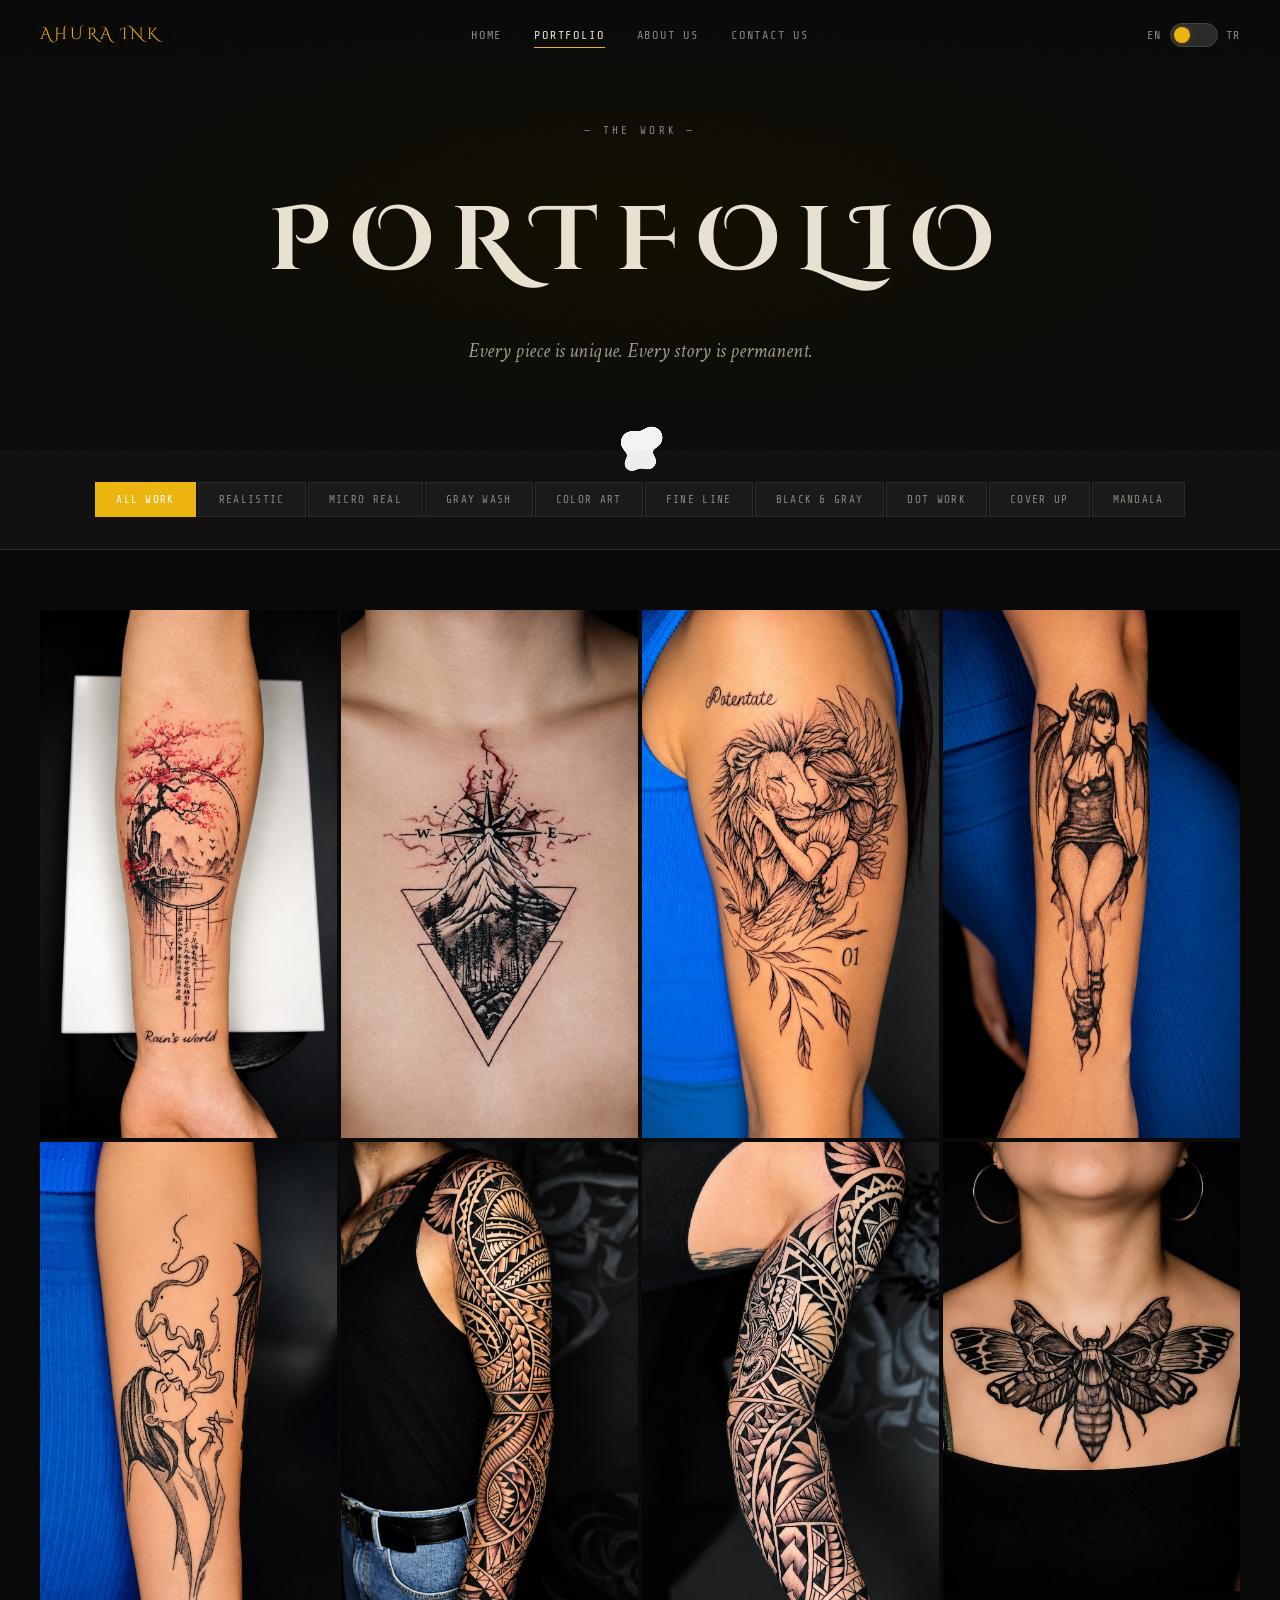
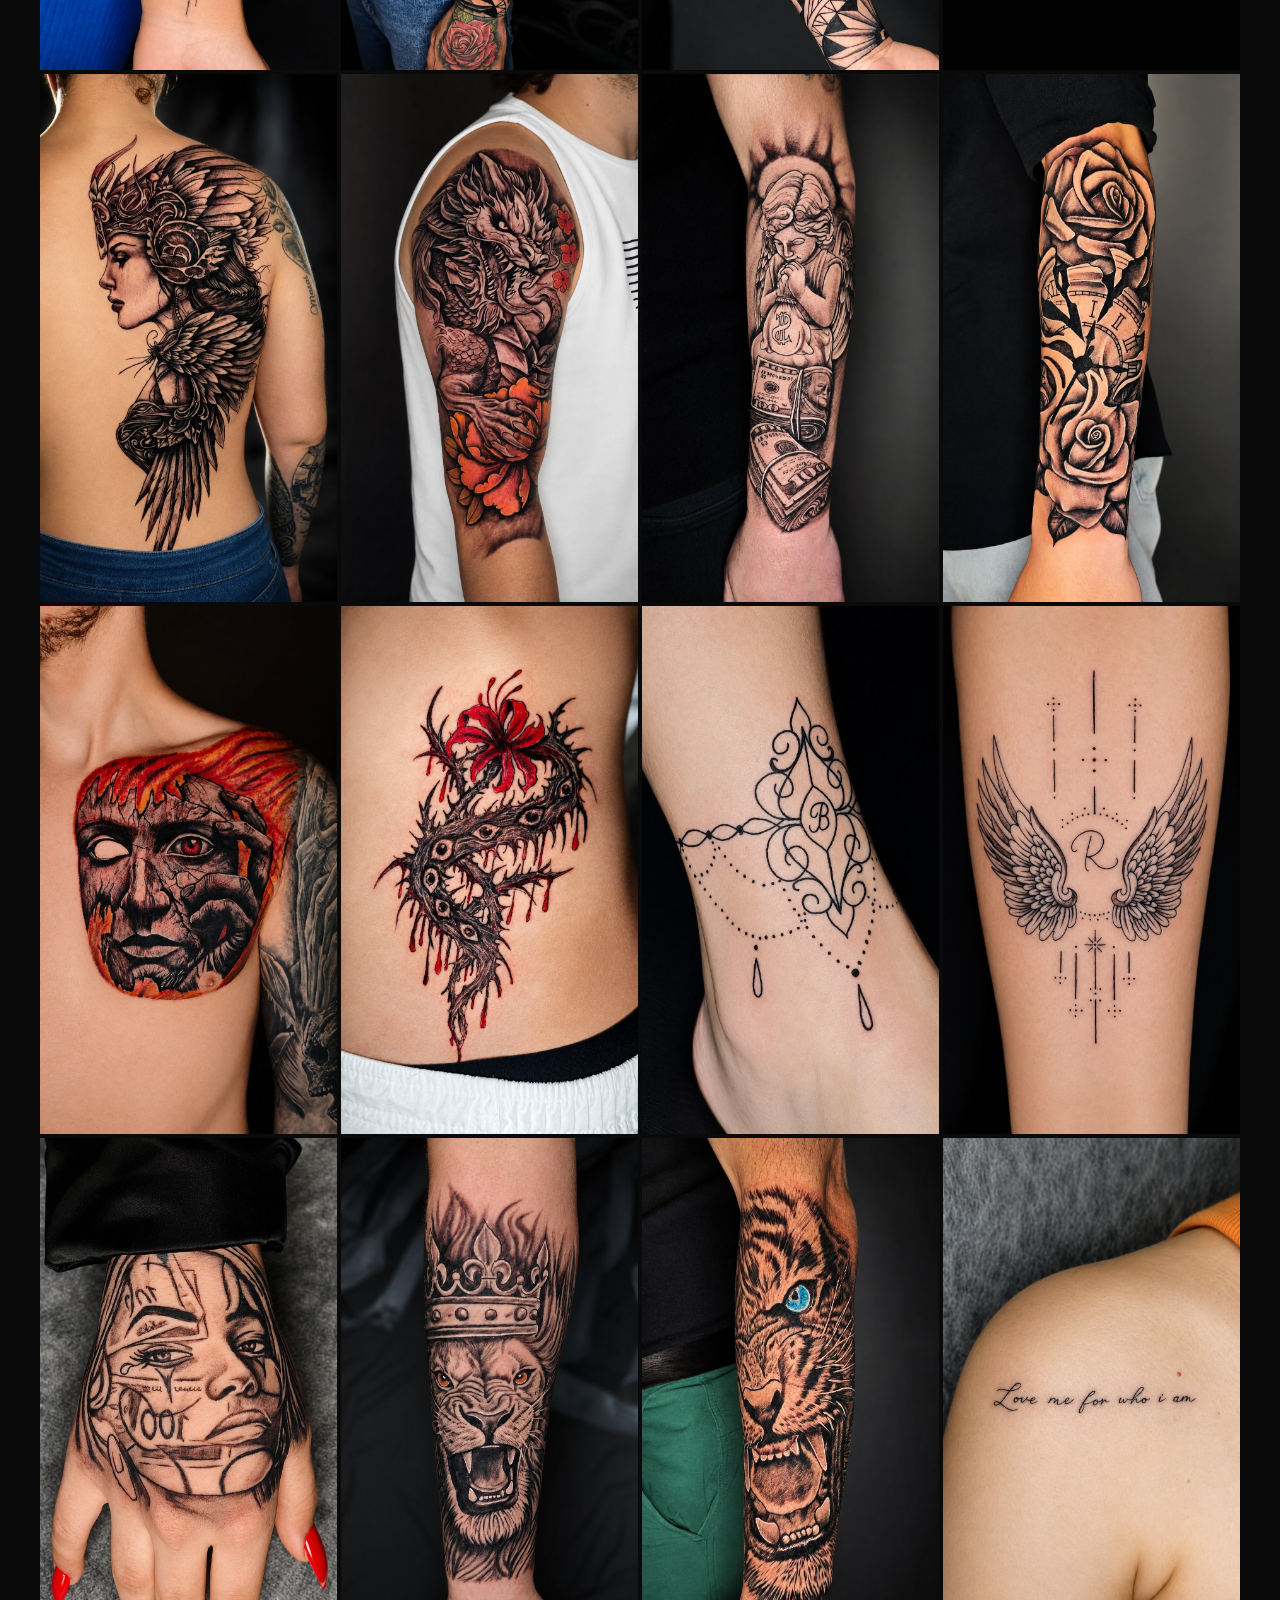
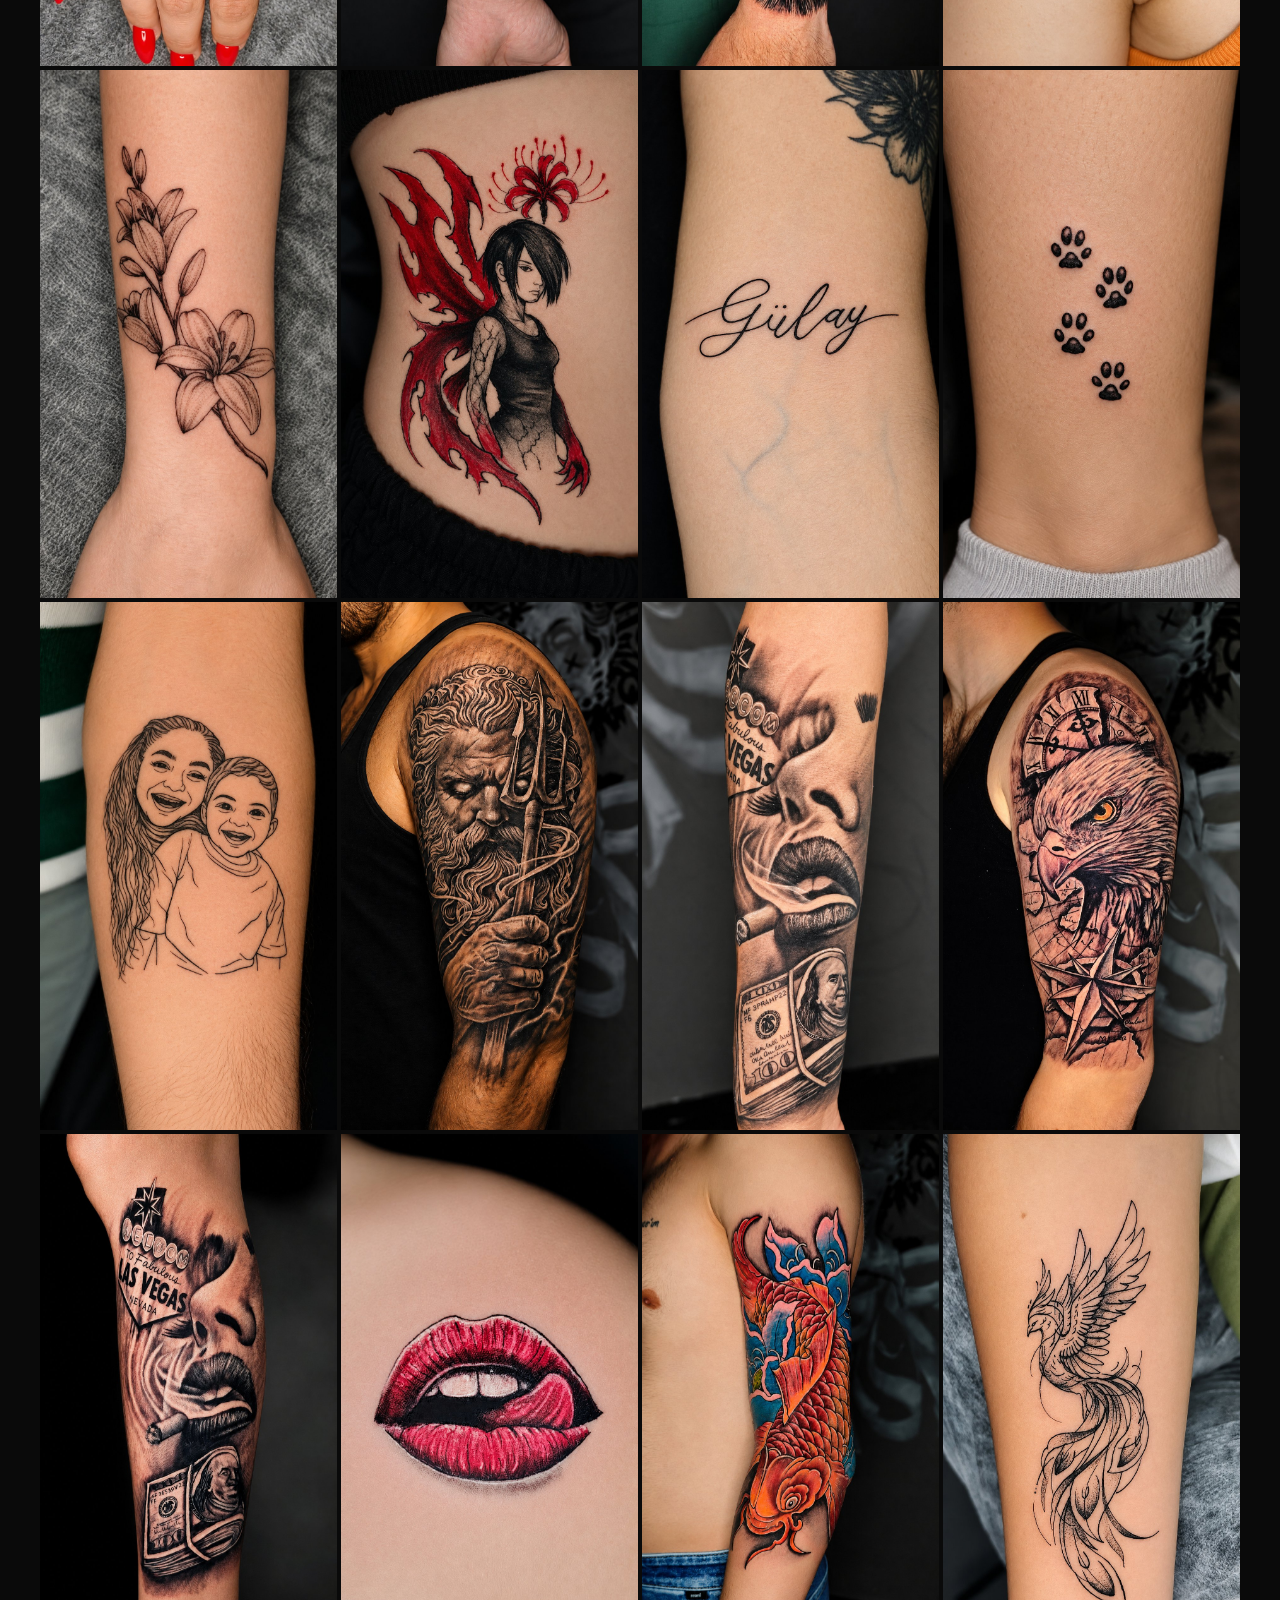
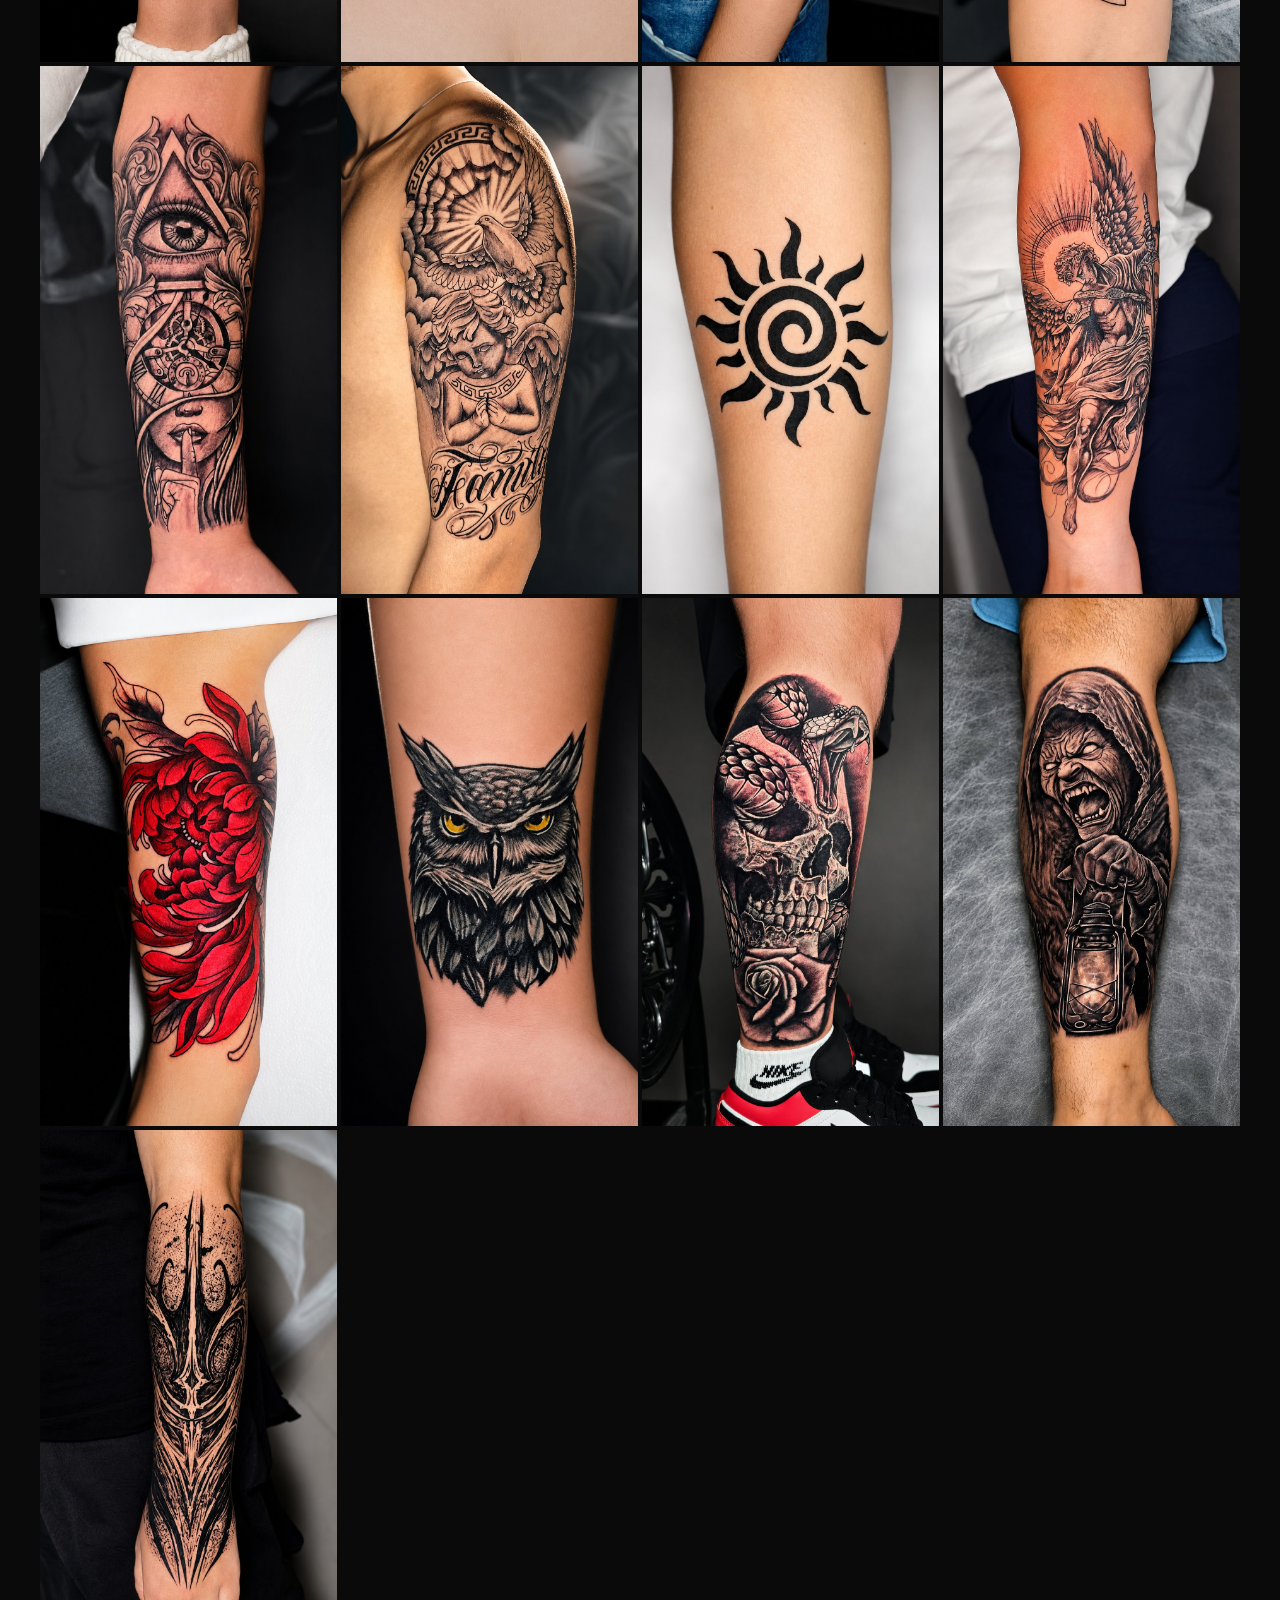
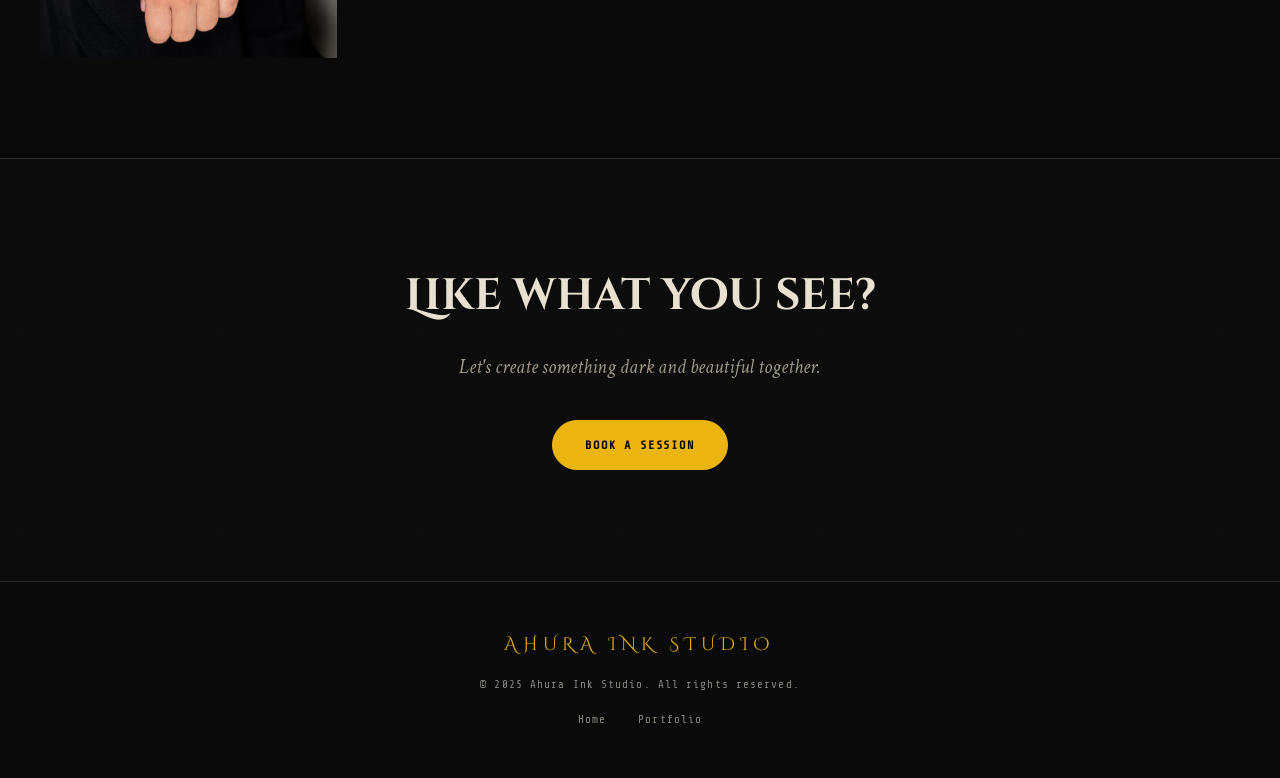
==== portfolio.html @ 106a4bef "Update portfolio.html" ====
<!DOCTYPE html>
<html lang="en">
<head>
  <meta charset="UTF-8" />
  <meta name="viewport" content="width=device-width, initial-scale=1.0" />
  <title>Portfolio — AHURA INK</title>
  <link rel="stylesheet" href="style.css" />
  <link rel="preconnect" href="https://fonts.googleapis.com" />
  <link href="https://fonts.googleapis.com/css2?family=Cinzel+Decorative:wght@400;700;900&family=Crimson+Text:ital,wght@0,400;0,600;1,400&family=Share+Tech+Mono&display=swap" rel="stylesheet" />
</head>
<body>
  <div id="ink-cursor">
    <svg viewBox="0 0 28 36" xmlns="http://www.w3.org/2000/svg">
      <path id="ink-path" d="M14 2 C14 2 24 12 24 22 C24 29 19.5 34 14 34 C8.5 34 4 29 4 22 C4 12 14 2 14 2 Z"/>
    </svg>
  </div>

  <!-- NAV -->
  <nav class="nav">
    <a href="index.html" class="nav-logo">AHURA INK</a>
    <div class="nav-links">
      <a href="index.html" class="nav-link" data-en="Home" data-tr="Ana Sayfa">Home</a>
      <a href="portfolio.html" class="nav-link active" data-en="Portfolio" data-tr="Portfolyo">Portfolio</a>
      <a href="index.html#about" class="nav-link" data-en="About Us" data-tr="Hakkımızda">About Us</a>
      <a href="index.html#contact" class="nav-link" data-en="Contact Us" data-tr="İletişim">Contact Us</a>
    </div>
    <div class="nav-right">
      <span class="lang-label">EN</span>
      <label class="lang-switch">
        <input type="checkbox" id="langToggle" onchange="toggleLang(this)">
        <span class="lang-slider"></span>
      </label>
      <span class="lang-label">TR</span>
    </div>
    <div class="nav-mobile-right">
      <button class="mobile-lang-btn" id="mobileLangBtn" onclick="toggleMobileLangBtn()">TR</button>
      <button class="burger" onclick="toggleMenu()" aria-label="Menu">&#9776;</button>
    </div>
  </nav>

  <!-- MOBILE MENU -->
  <div class="mobile-menu" id="mobileMenu">
    <a href="index.html" onclick="toggleMenu()" data-en="Home" data-tr="Ana Sayfa">Home</a>
    <a href="portfolio.html" onclick="toggleMenu()" data-en="Portfolio" data-tr="Portfolyo">Portfolio</a>
    <a href="index.html#about" onclick="toggleMenu()" data-en="About Us" data-tr="Hakkımızda">About Us</a>
    <a href="index.html#contact" onclick="toggleMenu()" data-en="Contact Us" data-tr="İletişim">Contact Us</a>
  </div>

  <!-- PAGE HEADER -->
  <header class="page-header">
    <div class="noise-overlay"></div>
    <p class="hero-sub" data-en="— THE WORK —" data-tr="— ESERLER —">— THE WORK —</p>
    <h1 class="page-title" data-en="PORTFOLIO" data-tr="PORTFOLYO">PORTFOLIO</h1>
    <p class="page-subtitle" data-en="Every piece is unique. Every story is permanent." data-tr="Her parça benzersizdir. Her hikaye kalıcıdır.">Every piece is unique. Every story is permanent.</p>
  </header>

  <!-- FILTER -->
  <div class="filter-bar">
    <button class="filter-btn active" onclick="filterGallery('all')" data-en="All Work" data-tr="Tüm Eserler">All Work</button>
    <button class="filter-btn" onclick="filterGallery('realistic')" data-en="Realistic" data-tr="Gerçekçi">Realistic</button>
    <button class="filter-btn" onclick="filterGallery('microreal')" data-en="Micro Real" data-tr="Mikro Gerçekçi">Micro Real</button>
    <button class="filter-btn" onclick="filterGallery('graywash')" data-en="Gray Wash" data-tr="Gri Yıkama">Gray Wash</button>
    <button class="filter-btn" onclick="filterGallery('colorart')" data-en="Color Art" data-tr="Renkli Sanat">Color Art</button>
    <button class="filter-btn" onclick="filterGallery('fineline')" data-en="Fine Line" data-tr="İnce Çizgi">Fine Line</button>
    <button class="filter-btn" onclick="filterGallery('blackgray')" data-en="Black &amp; Gray" data-tr="Siyah &amp; Gri">Black &amp; Gray</button>
    <button class="filter-btn" onclick="filterGallery('dotwork')" data-en="Dot Work" data-tr="Nokta Çalışması">Dot Work</button>
    <button class="filter-btn" onclick="filterGallery('coverup')" data-en="Cover Up" data-tr="Kapatma Dövmesi">Cover Up</button>
    <button class="filter-btn" onclick="filterGallery('mandala')" data-en="Mandala" data-tr="Mandala">Mandala</button>
  </div>

  <!-- GALLERY GRID -->
  <section class="gallery-section">
    <div class="gallery-grid" id="galleryGrid">

      <!-- 001 -->
      <div class="gallery-item" data-cat="microreal" data-id="001" onclick="openLightbox(this)">
        <img src="gallery/001%20MR.jpg" alt="001" loading="lazy">
        <div class="gallery-overlay">
          <span class="gallery-cats" data-en="Micro Real" data-tr="Mikro Gerçekçi">Micro Real</span>
          <span class="gallery-id">001</span>
        </div>
      </div>
      <!-- 002 -->
      <div class="gallery-item" data-cat="microreal" data-id="002" onclick="openLightbox(this)">
        <img src="gallery/002%20MR.jpg" alt="002" loading="lazy">
        <div class="gallery-overlay">
          <span class="gallery-cats" data-en="Micro Real" data-tr="Mikro Gerçekçi">Micro Real</span>
          <span class="gallery-id">002</span>
        </div>
      </div>
      <!-- 004 -->
      <div class="gallery-item" data-cat="microreal" data-id="004" onclick="openLightbox(this)">
        <img src="gallery/004%20MR.jpg" alt="004" loading="lazy">
        <div class="gallery-overlay">
          <span class="gallery-cats" data-en="Micro Real" data-tr="Mikro Gerçekçi">Micro Real</span>
          <span class="gallery-id">004</span>
        </div>
      </div>
      <!-- 005 -->
      <div class="gallery-item" data-cat="microreal" data-id="005" onclick="openLightbox(this)">
        <img src="gallery/005%20MR.jpg" alt="005" loading="lazy">
        <div class="gallery-overlay">
          <span class="gallery-cats" data-en="Micro Real" data-tr="Mikro Gerçekçi">Micro Real</span>
          <span class="gallery-id">005</span>
        </div>
      </div>
      <!-- 006 -->
      <div class="gallery-item" data-cat="microreal" data-id="006" onclick="openLightbox(this)">
        <img src="gallery/006%20MR.jpg" alt="006" loading="lazy">
        <div class="gallery-overlay">
          <span class="gallery-cats" data-en="Micro Real" data-tr="Mikro Gerçekçi">Micro Real</span>
          <span class="gallery-id">006</span>
        </div>
      </div>
      <!-- 007 -->
      <div class="gallery-item" data-cat="mandala" data-id="007" onclick="openLightbox(this)">
        <img src="gallery/007%20M.jpg" alt="007" loading="lazy">
        <div class="gallery-overlay">
          <span class="gallery-cats" data-en="Mandala" data-tr="Mandala">Mandala</span>
          <span class="gallery-id">007</span>
        </div>
      </div>
      <!-- 008 -->
      <div class="gallery-item" data-cat="mandala" data-id="008" onclick="openLightbox(this)">
        <img src="gallery/008%20M.jpg" alt="008" loading="lazy">
        <div class="gallery-overlay">
          <span class="gallery-cats" data-en="Mandala" data-tr="Mandala">Mandala</span>
          <span class="gallery-id">008</span>
        </div>
      </div>
      <!-- 009 -->
      <div class="gallery-item" data-cat="realistic graywash" data-id="009" onclick="openLightbox(this)">
        <img src="gallery/009%20R%20-%20GW.jpg" alt="009" loading="lazy">
        <div class="gallery-overlay">
          <span class="gallery-cats" data-en="Realistic · Gray Wash" data-tr="Gerçekçi · Gri Yıkama">Realistic · Gray Wash</span>
          <span class="gallery-id">009</span>
        </div>
      </div>
      <!-- 010 -->
      <div class="gallery-item" data-cat="realistic graywash" data-id="010" onclick="openLightbox(this)">
        <img src="gallery/010%20R%20-GW.jpg" alt="010" loading="lazy">
        <div class="gallery-overlay">
          <span class="gallery-cats" data-en="Realistic · Gray Wash" data-tr="Gerçekçi · Gri Yıkama">Realistic · Gray Wash</span>
          <span class="gallery-id">010</span>
        </div>
      </div>
      <!-- 011 -->
      <div class="gallery-item" data-cat="colorart realistic" data-id="011" onclick="openLightbox(this)">
        <img src="gallery/011%20CA%20-%20R.jpg" alt="011" loading="lazy">
        <div class="gallery-overlay">
          <span class="gallery-cats" data-en="Color Art · Realistic" data-tr="Renkli Sanat · Gerçekçi">Color Art · Realistic</span>
          <span class="gallery-id">011</span>
        </div>
      </div>
      <!-- 012 -->
      <div class="gallery-item" data-cat="realistic graywash" data-id="012" onclick="openLightbox(this)">
        <img src="gallery/012%20R%20-%20GW.jpg" alt="012" loading="lazy">
        <div class="gallery-overlay">
          <span class="gallery-cats" data-en="Realistic · Gray Wash" data-tr="Gerçekçi · Gri Yıkama">Realistic · Gray Wash</span>
          <span class="gallery-id">012</span>
        </div>
      </div>
      <!-- 013 -->
      <div class="gallery-item" data-cat="realistic graywash" data-id="013" onclick="openLightbox(this)">
        <img src="gallery/013%20R%20-%20GW.jpg" alt="013" loading="lazy">
        <div class="gallery-overlay">
          <span class="gallery-cats" data-en="Realistic · Gray Wash" data-tr="Gerçekçi · Gri Yıkama">Realistic · Gray Wash</span>
          <span class="gallery-id">013</span>
        </div>
      </div>
      <!-- 014 -->
      <div class="gallery-item" data-cat="colorart" data-id="014" onclick="openLightbox(this)">
        <img src="gallery/014%20CA.jpg" alt="014" loading="lazy">
        <div class="gallery-overlay">
          <span class="gallery-cats" data-en="Color Art" data-tr="Renkli Sanat">Color Art</span>
          <span class="gallery-id">014</span>
        </div>
      </div>
      <!-- 015 -->
      <div class="gallery-item" data-cat="microreal" data-id="015" onclick="openLightbox(this)">
        <img src="gallery/015%20MR.jpg" alt="015" loading="lazy">
        <div class="gallery-overlay">
          <span class="gallery-cats" data-en="Micro Real" data-tr="Mikro Gerçekçi">Micro Real</span>
          <span class="gallery-id">015</span>
        </div>
      </div>
      <!-- 016 -->
      <div class="gallery-item" data-cat="fineline" data-id="016" onclick="openLightbox(this)">
        <img src="gallery/016%20FL.jpg" alt="016" loading="lazy">
        <div class="gallery-overlay">
          <span class="gallery-cats" data-en="Fine Line" data-tr="İnce Çizgi">Fine Line</span>
          <span class="gallery-id">016</span>
        </div>
      </div>
      <!-- 017 -->
      <div class="gallery-item" data-cat="fineline microreal" data-id="017" onclick="openLightbox(this)">
        <img src="gallery/017%20FL%20-%20MR.jpg" alt="017" loading="lazy">
        <div class="gallery-overlay">
          <span class="gallery-cats" data-en="Fine Line · Micro Real" data-tr="İnce Çizgi · Mikro Gerçekçi">Fine Line · Micro Real</span>
          <span class="gallery-id">017</span>
        </div>
      </div>
      <!-- 018 -->
      <div class="gallery-item" data-cat="graywash" data-id="018" onclick="openLightbox(this)">
        <img src="gallery/018%20GW.jpg" alt="018" loading="lazy">
        <div class="gallery-overlay">
          <span class="gallery-cats" data-en="Gray Wash" data-tr="Gri Yıkama">Gray Wash</span>
          <span class="gallery-id">018</span>
        </div>
      </div>
      <!-- 019 -->
      <div class="gallery-item" data-cat="graywash realistic" data-id="019" onclick="openLightbox(this)">
        <img src="gallery/019%20GW%20-%20R.jpg" alt="019" loading="lazy">
        <div class="gallery-overlay">
          <span class="gallery-cats" data-en="Gray Wash · Realistic" data-tr="Gri Yıkama · Gerçekçi">Gray Wash · Realistic</span>
          <span class="gallery-id">019</span>
        </div>
      </div>
      <!-- 020 -->
      <div class="gallery-item" data-cat="realistic graywash" data-id="020" onclick="openLightbox(this)">
        <img src="gallery/020%20R%20-%20GW.jpg" alt="020" loading="lazy">
        <div class="gallery-overlay">
          <span class="gallery-cats" data-en="Realistic · Gray Wash" data-tr="Gerçekçi · Gri Yıkama">Realistic · Gray Wash</span>
          <span class="gallery-id">020</span>
        </div>
      </div>
      <!-- 021 -->
      <div class="gallery-item" data-cat="fineline" data-id="021" onclick="openLightbox(this)">
        <img src="gallery/021%20FL.jpg" alt="021" loading="lazy">
        <div class="gallery-overlay">
          <span class="gallery-cats" data-en="Fine Line" data-tr="İnce Çizgi">Fine Line</span>
          <span class="gallery-id">021</span>
        </div>
      </div>
      <!-- 022 -->
      <div class="gallery-item" data-cat="microreal fineline" data-id="022" onclick="openLightbox(this)">
        <img src="gallery/022%20MR%20-%20FL.jpg" alt="022" loading="lazy">
        <div class="gallery-overlay">
          <span class="gallery-cats" data-en="Micro Real · Fine Line" data-tr="Mikro Gerçekçi · İnce Çizgi">Micro Real · Fine Line</span>
          <span class="gallery-id">022</span>
        </div>
      </div>
      <!-- 023 -->
      <div class="gallery-item" data-cat="colorart graywash" data-id="023" onclick="openLightbox(this)">
        <img src="gallery/023%20CA%20-%20GW.jpg" alt="023" loading="lazy">
        <div class="gallery-overlay">
          <span class="gallery-cats" data-en="Color Art · Gray Wash" data-tr="Renkli Sanat · Gri Yıkama">Color Art · Gray Wash</span>
          <span class="gallery-id">023</span>
        </div>
      </div>
      <!-- 024 -->
      <div class="gallery-item" data-cat="fineline" data-id="024" onclick="openLightbox(this)">
        <img src="gallery/024%20FL.jpg" alt="024" loading="lazy">
        <div class="gallery-overlay">
          <span class="gallery-cats" data-en="Fine Line" data-tr="İnce Çizgi">Fine Line</span>
          <span class="gallery-id">024</span>
        </div>
      </div>
      <!-- 025 -->
      <div class="gallery-item" data-cat="fineline" data-id="025" onclick="openLightbox(this)">
        <img src="gallery/025%20FL.jpg" alt="025" loading="lazy">
        <div class="gallery-overlay">
          <span class="gallery-cats" data-en="Fine Line" data-tr="İnce Çizgi">Fine Line</span>
          <span class="gallery-id">025</span>
        </div>
      </div>
      <!-- 027 -->
      <div class="gallery-item" data-cat="fineline" data-id="027" onclick="openLightbox(this)">
        <img src="gallery/027%20FL.jpg" alt="027" loading="lazy">
        <div class="gallery-overlay">
          <span class="gallery-cats" data-en="Fine Line" data-tr="İnce Çizgi">Fine Line</span>
          <span class="gallery-id">027</span>
        </div>
      </div>
      <!-- 028 -->
      <div class="gallery-item" data-cat="realistic graywash" data-id="028" onclick="openLightbox(this)">
        <img src="gallery/028%20R%20-%20GW.jpg" alt="028" loading="lazy">
        <div class="gallery-overlay">
          <span class="gallery-cats" data-en="Realistic · Gray Wash" data-tr="Gerçekçi · Gri Yıkama">Realistic · Gray Wash</span>
          <span class="gallery-id">028</span>
        </div>
      </div>
      <!-- 029 -->
      <div class="gallery-item" data-cat="realistic graywash" data-id="029" onclick="openLightbox(this)">
        <img src="gallery/029%20R%20-%20GW.jpg" alt="029" loading="lazy">
        <div class="gallery-overlay">
          <span class="gallery-cats" data-en="Realistic · Gray Wash" data-tr="Gerçekçi · Gri Yıkama">Realistic · Gray Wash</span>
          <span class="gallery-id">029</span>
        </div>
      </div>
      <!-- 030 -->
      <div class="gallery-item" data-cat="realistic graywash" data-id="030" onclick="openLightbox(this)">
        <img src="gallery/030%20R%20-%20GW.jpg" alt="030" loading="lazy">
        <div class="gallery-overlay">
          <span class="gallery-cats" data-en="Realistic · Gray Wash" data-tr="Gerçekçi · Gri Yıkama">Realistic · Gray Wash</span>
          <span class="gallery-id">030</span>
        </div>
      </div>
      <!-- 031 -->
      <div class="gallery-item" data-cat="realistic graywash" data-id="031" onclick="openLightbox(this)">
        <img src="gallery/031%20R%20-GW.jpg" alt="031" loading="lazy">
        <div class="gallery-overlay">
          <span class="gallery-cats" data-en="Realistic · Gray Wash" data-tr="Gerçekçi · Gri Yıkama">Realistic · Gray Wash</span>
          <span class="gallery-id">031</span>
        </div>
      </div>
      <!-- 032 -->
      <div class="gallery-item" data-cat="colorart realistic" data-id="032" onclick="openLightbox(this)">
        <img src="gallery/032%20CA%20-%20R.jpg" alt="032" loading="lazy">
        <div class="gallery-overlay">
          <span class="gallery-cats" data-en="Color Art · Realistic" data-tr="Renkli Sanat · Gerçekçi">Color Art · Realistic</span>
          <span class="gallery-id">032</span>
        </div>
      </div>
      <!-- 033 -->
      <div class="gallery-item" data-cat="colorart realistic" data-id="033" onclick="openLightbox(this)">
        <img src="gallery/033%20CA%20-%20R.jpg" alt="033" loading="lazy">
        <div class="gallery-overlay">
          <span class="gallery-cats" data-en="Color Art · Realistic" data-tr="Renkli Sanat · Gerçekçi">Color Art · Realistic</span>
          <span class="gallery-id">033</span>
        </div>
      </div>
      <!-- 034 -->
      <div class="gallery-item" data-cat="microreal" data-id="034" onclick="openLightbox(this)">
        <img src="gallery/034%20MR.jpg" alt="034" loading="lazy">
        <div class="gallery-overlay">
          <span class="gallery-cats" data-en="Micro Real" data-tr="Mikro Gerçekçi">Micro Real</span>
          <span class="gallery-id">034</span>
        </div>
      </div>
      <!-- 035 -->
      <div class="gallery-item" data-cat="graywash realistic" data-id="035" onclick="openLightbox(this)">
        <img src="gallery/035%20GW%20-%20R.jpg" alt="035" loading="lazy">
        <div class="gallery-overlay">
          <span class="gallery-cats" data-en="Gray Wash · Realistic" data-tr="Gri Yıkama · Gerçekçi">Gray Wash · Realistic</span>
          <span class="gallery-id">035</span>
        </div>
      </div>
      <!-- 036 -->
      <div class="gallery-item" data-cat="graywash" data-id="036" onclick="openLightbox(this)">
        <img src="gallery/036%20GW.jpg" alt="036" loading="lazy">
        <div class="gallery-overlay">
          <span class="gallery-cats" data-en="Gray Wash" data-tr="Gri Yıkama">Gray Wash</span>
          <span class="gallery-id">036</span>
        </div>
      </div>
      <!-- 037 -->
      <div class="gallery-item" data-cat="mandala" data-id="037" onclick="openLightbox(this)">
        <img src="gallery/037%20M.jpg" alt="037" loading="lazy">
        <div class="gallery-overlay">
          <span class="gallery-cats" data-en="Mandala" data-tr="Mandala">Mandala</span>
          <span class="gallery-id">037</span>
        </div>
      </div>
      <!-- 038 -->
      <div class="gallery-item" data-cat="realistic graywash" data-id="038" onclick="openLightbox(this)">
        <img src="gallery/038%20R%20-%20GW.jpg" alt="038" loading="lazy">
        <div class="gallery-overlay">
          <span class="gallery-cats" data-en="Realistic · Gray Wash" data-tr="Gerçekçi · Gri Yıkama">Realistic · Gray Wash</span>
          <span class="gallery-id">038</span>
        </div>
      </div>
      <!-- 039 -->
      <div class="gallery-item" data-cat="colorart" data-id="039" onclick="openLightbox(this)">
        <img src="gallery/039%20CA.jpg" alt="039" loading="lazy">
        <div class="gallery-overlay">
          <span class="gallery-cats" data-en="Color Art" data-tr="Renkli Sanat">Color Art</span>
          <span class="gallery-id">039</span>
        </div>
      </div>
      <!-- 041 -->
      <div class="gallery-item" data-cat="blackgray realistic colorart" data-id="041" onclick="openLightbox(this)">
        <img src="gallery/041%20BG%20-%20R%20-%20CA%20.jpg" alt="041" loading="lazy">
        <div class="gallery-overlay">
          <span class="gallery-cats" data-en="Black &amp; Gray · Realistic · Color Art" data-tr="Siyah &amp; Gri · Gerçekçi · Renkli Sanat">Black &amp; Gray · Realistic · Color Art</span>
          <span class="gallery-id">041</span>
        </div>
      </div>
      <!-- 042 -->
      <div class="gallery-item" data-cat="graywash realistic" data-id="042" onclick="openLightbox(this)">
        <img src="gallery/042%20GW%20-%20R.jpg" alt="042" loading="lazy">
        <div class="gallery-overlay">
          <span class="gallery-cats" data-en="Gray Wash · Realistic" data-tr="Gri Yıkama · Gerçekçi">Gray Wash · Realistic</span>
          <span class="gallery-id">042</span>
        </div>
      </div>
      <!-- 043 -->
      <div class="gallery-item" data-cat="graywash realistic" data-id="043" onclick="openLightbox(this)">
        <img src="gallery/043%20GW%20-%20R.jpg" alt="043" loading="lazy">
        <div class="gallery-overlay">
          <span class="gallery-cats" data-en="Gray Wash · Realistic" data-tr="Gri Yıkama · Gerçekçi">Gray Wash · Realistic</span>
          <span class="gallery-id">043</span>
        </div>
      </div>
      <!-- 044 -->
      <div class="gallery-item" data-cat="mandala" data-id="044" onclick="openLightbox(this)">
        <img src="gallery/044%20M.jpg" alt="044" loading="lazy">
        <div class="gallery-overlay">
          <span class="gallery-cats" data-en="Mandala" data-tr="Mandala">Mandala</span>
          <span class="gallery-id">044</span>
        </div>
      </div>

    </div>
  </section>

  <!-- LIGHTBOX -->
  <div class="lightbox" id="lightbox" onclick="closeLightbox()">
    <button class="lightbox-close" onclick="closeLightbox()">✕</button>
    <div class="lightbox-content" onclick="event.stopPropagation()">
      <div class="lightbox-image" id="lightboxImage"></div>
      <div class="lightbox-info">
        <span class="lightbox-cat" id="lightboxCat"></span>
        <h3 class="lightbox-title" id="lightboxTitle"></h3>
        <a href="index.html#contact" class="btn-primary" data-en="Book This Style" data-tr="Bu Stili Rezerve Et">Book This Style</a>
      </div>
    </div>
  </div>

  <!-- CTA BOTTOM -->
  <section class="portfolio-cta">
    <div class="noise-overlay"></div>
    <h2 data-en="Like what you see?" data-tr="Gördüklerin hoşuna gitti mi?">Like what you see?</h2>
    <p data-en="Let's create something dark and beautiful together." data-tr="Birlikte karanlık ve güzel bir şey yaratalım.">Let's create something dark and beautiful together.</p>
    <a href="index.html#contact" class="btn-primary" data-en="Book a Session" data-tr="Randevu Al">Book a Session</a>
  </section>

  <!-- FOOTER -->
  <footer class="footer">
    <div class="footer-inner">
      <div class="footer-logo">AHURA INK STUDIO</div>
      <p class="footer-copy" data-en="© 2025 Ahura Ink Studio. All rights reserved." data-tr="© 2025 Ahura Ink Studio. Tüm hakları saklıdır.">© 2025 Ahura Ink Studio. All rights reserved.</p>
      <div class="footer-links">
        <a href="index.html" data-en="Home" data-tr="Ana Sayfa">Home</a>
        <a href="portfolio.html" data-en="Portfolio" data-tr="Portfolyo">Portfolio</a>
      </div>
    </div>
  </footer>

  <script src="main.js"></script>
</body>
</html>
---- style.css ----
/* ===========================
   DARK INK STUDIO — CSS
   Dark Gothic Aesthetic
   =========================== */

:root {
  --black:    #0a0a0a;
  --deep:     #111111;
  --dark:     #1a1a1a;
  --mid:      #2a2a2a;
  --surface:  #1e1e1e;
  --red:      #EBB40F;
  --red-dim:  #a07a08;
  --red-glow: rgba(235,180,15,0.25);
  --gold:     #b8963e;
  --gold-dim: #7a6228;
  --bone:     #d4c9b0;
  --muted:    #888880;
  --text:     #e8e0d0;
  --text-dim: #a09888;
  --font-display: 'Cinzel Decorative', serif;
  --font-body:    'Crimson Text', serif;
  --font-mono:    'Share Tech Mono', monospace;
}

*, *::before, *::after { box-sizing: border-box; margin: 0; padding: 0; }

html { scroll-behavior: smooth; }

body {
  background: var(--black);
  color: var(--text);
  font-family: var(--font-body);
  font-size: 18px;
  line-height: 1.7;
  overflow-x: hidden;
  cursor: none;
}

a { color: inherit; text-decoration: none; }

img { max-width: 100%; display: block; }

/* ===========================
   NOISE OVERLAY
=========================== */
.noise-overlay {
  position: absolute; inset: 0; pointer-events: none; z-index: 1;
  background-image: url("data:image/svg+xml,%3Csvg viewBox='0 0 256 256' xmlns='http://www.w3.org/2000/svg'%3E%3Cfilter id='n'%3E%3CfeTurbulence type='fractalNoise' baseFrequency='0.9' numOctaves='4' stitchTiles='stitch'/%3E%3C/filter%3E%3Crect width='100%25' height='100%25' filter='url(%23n)' opacity='0.04'/%3E%3C/svg%3E");
  background-size: 200px 200px;
  opacity: 0.6;
}

/* ===========================
   LANGUAGE BAR
=========================== */
.lang-bar {
  display: none;
}
.lang-label {
  font-family: var(--font-mono); font-size: 12px; letter-spacing: .1em;
  color: var(--muted);
}
/* Toggle switch — 48x24px */
.lang-switch { position: relative; display: inline-block; width: 48px; height: 24px; cursor: pointer; }
.lang-switch input { opacity: 0; width: 0; height: 0; }
.lang-slider {
  position: absolute; inset: 0; background: var(--mid);
  border-radius: 24px; transition: background .2s;
  border: 1px solid #444;
}
.lang-slider::before {
  content: ''; position: absolute; height: 16px; width: 16px;
  left: 3px; top: 3px; background: var(--red);
  border-radius: 50%; transition: transform .2s;
  box-shadow: 0 0 6px var(--red-glow);
}
.lang-switch input:checked + .lang-slider::before { transform: translateX(24px); }

/* ===========================
   NAV
=========================== */
.nav {
  position: fixed; top: 0; left: 0; right: 0; z-index: 100;
  display: grid; grid-template-columns: 1fr auto 1fr;
  align-items: center;
  padding: 0 40px; height: 70px;
  background: linear-gradient(to bottom, rgba(10,10,10,0.98), rgba(10,10,10,0));
  transition: background .3s;
}
.nav.scrolled {
  background: rgba(10,10,10,0.97);
  border-bottom: 1px solid var(--mid);
}
.nav-logo {
  font-family: var(--font-display); font-size: 16px;
  letter-spacing: .2em; color: var(--red);
  text-shadow: 0 0 20px var(--red-glow);
  justify-self: start;
}
.nav-links { display: flex; gap: 32px; align-items: center; }
.nav-link {
  font-family: var(--font-mono); font-size: 12px; letter-spacing: .15em;
  text-transform: uppercase; color: var(--muted);
  transition: color .2s; position: relative;
}
.nav-link::after {
  content: ''; position: absolute; bottom: -3px; left: 0; right: 100%;
  height: 1px; background: var(--red); transition: right .3s;
}
.nav-link:hover, .nav-link.active { color: var(--text); }
.nav-link:hover::after, .nav-link.active::after { right: 0; }
.nav-right {
  display: flex; align-items: center; gap: 8px;
  justify-self: end;
}
.burger {
  display: none; background: none; border: none;
  color: var(--text); font-size: 20px; cursor: pointer; padding: 0;
}
.mobile-lang-btn {
  display: none;
  font-family: var(--font-mono); font-size: 12px; letter-spacing: .15em;
  text-transform: uppercase; color: var(--text);
  background: none; border: none; cursor: pointer;
  padding: 0;
}
.nav-mobile-right { display: none; }
.nav-right-mobile {
  display: none; align-items: center; gap: 12px;
}
.lang-bar-mobile {
  display: flex; align-items: center; gap: 6px;
}

/* ===========================
   MOBILE MENU
=========================== */
.mobile-menu {
  display: none; flex-direction: column;
  position: fixed; inset: 0; z-index: 99;
  background: rgba(10,10,10,0.98);
  align-items: flex-end; justify-content: center;
  gap: 32px; padding: 0 40px;
}
.mobile-menu.open { display: flex; }
.mobile-menu a {
  font-family: var(--font-display); font-size: 22px;
  color: var(--text); letter-spacing: .1em;
  transition: color .2s;
}
.mobile-menu a:hover { color: var(--red); }

/* ===========================
   BUTTONS
=========================== */
.btn-primary {
  display: inline-block;
  background: var(--red); color: #000;
  font-family: var(--font-mono); font-size: 12px; font-weight: 700; letter-spacing: .15em;
  text-transform: uppercase; padding: 14px 32px;
  border: 1px solid var(--red); border-radius: 50px;
  transition: all .25s; position: relative; overflow: hidden;
}
.btn-primary::before {
  content: ''; position: absolute; inset: 0;
  background: rgba(255,255,255,0.08);
  transform: translateX(-100%); transition: transform .3s;
}
.btn-primary:hover { background: transparent; color: var(--red); }
.btn-primary:hover::before { transform: translateX(0); }

.btn-ghost {
  display: inline-block;
  background: transparent; color: var(--text);
  font-family: var(--font-mono); font-size: 12px; font-weight: 700; letter-spacing: .15em;
  text-transform: uppercase; padding: 14px 32px;
  border: 1px solid var(--mid); border-radius: 50px;
  transition: all .25s;
}
.btn-ghost:hover { border-color: var(--red); color: var(--red); }

/* ===========================
   HERO
=========================== */
.hero {
  min-height: 100vh; display: flex; align-items: center; justify-content: center;
  position: relative; overflow: hidden;
  background: var(--black);
}
.hero-bg {
  position: absolute; inset: 0;
  background-image: url('Hero_BG.jpg');
  background-size: cover;
  background-position: center center;
  background-repeat: no-repeat;
  opacity: 0.75;
  z-index: 0;
}
.hero-bg::after {
  content: '';
  position: absolute; inset: 0;
  background: radial-gradient(ellipse at center top, rgba(18,14,0,0.6) 0%, rgba(10,10,10,0.85) 70%);
  z-index: 1;
}
.skull-deco {
  position: absolute; font-size: 300px; opacity: 0.03;
  pointer-events: none; user-select: none;
  animation: float 8s ease-in-out infinite;
  z-index: 2;
}
.skull-1 { top: -80px; left: -80px; animation-delay: 0s; }
.skull-2 { bottom: -80px; right: -80px; animation-delay: 4s; }

@keyframes float {
  0%, 100% { transform: translateY(0) rotate(-5deg); }
  50%       { transform: translateY(-20px) rotate(5deg); }
}

.hero-line-top {
  width: 1px; height: 60px; margin: 0 auto 20px;
  background: linear-gradient(to bottom, transparent, var(--red));
}
.hero-line-bottom {
  width: 1px; height: 60px; margin: 20px auto 0;
  background: linear-gradient(to bottom, var(--muted), transparent);
}

.hero-content {
  position: relative; z-index: 2; text-align: center;
  padding: 0 20px; max-width: 800px;
}
.hero-sub {
  font-family: var(--font-mono); font-size: 11px; letter-spacing: .3em;
  color: var(--muted); margin-bottom: 24px;
  animation: fadeUp .8s ease both;
}
.hero-title {
  font-family: var(--font-display); font-size: clamp(56px, 12vw, 120px);
  line-height: 1; letter-spacing: .05em; color: var(--text);
  text-shadow: 0 0 60px rgba(200,50,40,0.2);
  animation: fadeUp .8s ease .2s both;
}
.title-accent {
  color: var(--red);
  text-shadow: 0 0 40px var(--red-glow), 0 0 80px rgba(192,57,43,0.1);
}
.hero-tagline {
  font-family: var(--font-body); font-style: italic; font-size: 22px;
  color: var(--text-dim); margin: 24px 0 40px;
  animation: fadeUp .8s ease .4s both;
}
.hero-cta {
  display: flex; gap: 16px; justify-content: center; flex-wrap: wrap;
  animation: fadeUp .8s ease .6s both;
}
.scroll-line {
  width: 1px; height: 40px; background: linear-gradient(to bottom, var(--muted), transparent);
}
@keyframes fadeUp {
  from { opacity:0; transform: translateY(30px); }
  to   { opacity:1; transform: translateY(0); }
}
@keyframes fadeIn {
  from { opacity:0; } to { opacity:1; }
}

/* ===========================
   SECTION HEADERS
=========================== */
.section-header {
  display: flex; align-items: center; gap: 24px;
  margin-bottom: 60px; padding: 0 40px;
  justify-content: center;
}
.section-header h2 {
  font-family: var(--font-display); font-size: clamp(18px, 3vw, 26px);
  letter-spacing: .2em; white-space: nowrap; color: var(--text);
  text-align: center;
}
.section-line {
  flex: 1; height: 1px;
  background: linear-gradient(to right, transparent, var(--mid), transparent);
}
.section-tag {
  font-family: var(--font-mono); font-size: 10px; letter-spacing: .3em;
  color: var(--red); margin-bottom: 16px; display: block;
}

/* ===========================
   STYLES SECTION — SPECIALTY CARDS
=========================== */
.styles-section {
  padding: 100px 40px;
  background: var(--deep);
  border-top: 1px solid var(--mid);
  border-bottom: 1px solid var(--mid);
}
.styles-section .section-header {
  padding: 0;
  margin-bottom: 40px;
}
.specialty-grid {
  display: grid;
  grid-template-columns: repeat(4, 1fr);
  gap: 3px;
  max-width: 1200px; margin: 0 auto;
}
.specialty-card {
  position: relative;
  overflow: hidden;
  cursor: pointer;
  aspect-ratio: 1/1;
  background: var(--dark);
  border: none;
  transition: transform .45s cubic-bezier(0.25, 0.46, 0.45, 0.94);
}
.specialty-card:hover { transform: scale(0.96); }

.specialty-img-wrap {
  position: absolute; inset: 0;
  overflow: hidden;
}
.specialty-img {
  width: 100%; height: 100%;
  background-color: #ffffff;
  background-size: cover;
  background-position: center;
  transform: scale(1);
  transition: transform .5s cubic-bezier(0.25, 0.46, 0.45, 0.94);
}
.specialty-card:hover .specialty-img { transform: scale(1.08); }

.specialty-footer {
  position: absolute; bottom: 0; left: 0; right: 0;
  padding: 56px 16px 18px;
  background: linear-gradient(to bottom, rgba(0,0,0,0) 0%, rgba(0,0,0,0.82) 100%);
  display: flex; align-items: flex-end; justify-content: center;
}
.specialty-footer::after {
  content: '';
  position: absolute; bottom: 0; left: 0; right: 0;
  height: 3px;
  background: var(--red);
  transform: scaleX(0);
  transform-origin: center;
  transition: transform .35s ease;
}
.specialty-card:hover .specialty-footer::after { transform: scaleX(1); }

.specialty-title {
  font-family: var(--font-display);
  font-size: 12px; font-weight: 400;
  letter-spacing: .08em;
  color: #ffffff;
  text-align: center;
  text-shadow: 0 1px 6px rgba(0,0,0,0.8);
  transition: color .3s ease;
}
.specialty-card:hover .specialty-title { color: var(--red); }

.specialty-arrow-wrap { display: none; }
.specialty-arrow { display: none; }

@media (max-width: 900px) {
  .specialty-grid { grid-template-columns: repeat(2, 1fr); }
}
@media (max-width: 640px) {
  .specialty-grid { grid-template-columns: repeat(2, 1fr); }
  .specialty-title { font-size: 10px; }
}

/* ===========================
   ABOUT SECTION
=========================== */
.about-section {
  padding: 100px 40px 100px 40px;
  overflow: hidden;
}
.about-grid {
  display: grid; grid-template-columns: 1fr 1fr;
  gap: 0; align-items: stretch;
  max-width: 1200px; margin: 0 auto;
}
.about-text {
  padding-right: 60px;
}
.about-text h2 {
  font-family: var(--font-display); font-size: clamp(24px, 3.5vw, 38px);
  line-height: 1.2; color: var(--text); margin-bottom: 24px;
}
.about-text p {
  font-size: 17px; color: var(--text-dim); line-height: 1.8;
  margin-bottom: 20px;
}
.about-stats {
  display: flex; gap: 0; margin-top: 40px;
  padding-top: 40px; border-top: 1px solid var(--mid);
}
.about-stats--mobile { display: none; }
.about-stats--desktop { display: flex; }
.stat {
  flex: 1;
  display: flex; flex-direction: column;
  align-items: center; justify-content: center;
  text-align: center;
  padding: 0 12px;
  border-right: 1px solid var(--mid);
}
.stat:last-child { border-right: none; }
.stat-num {
  font-family: var(--font-display); font-size: 36px; color: var(--red);
  line-height: 1;
}
.stat-label {
  font-family: var(--font-mono); font-size: 11px; letter-spacing: .1em;
  color: var(--muted); margin-top: 6px; text-align: center;
}
.about-cta {
  margin-top: 32px;
  margin-bottom: 0;
}
.about-visual {
  display: flex; align-items: stretch;
}
.about-photo {
  width: 100%; height: 100%;
  min-height: 560px;
  display: flex; align-items: stretch;
}
.about-photo img {
  width: 100%; height: 100%;
  object-fit: cover;
  object-position: center;
  display: block;
}
.about-photo--mobile { display: none; }
.about-img-mobile {
  display: none;
  width: 100%;
  margin: 28px 0 0 0;
}
.about-img-mobile img {
  width: 100%;
  height: auto;
  display: block;
}

/* ===========================
   PROCESS SECTION
=========================== */
/* ===========================
   PROCESS SECTION
=========================== */
.process-section {
  background: var(--deep);
  border-top: 1px solid var(--mid);
  border-bottom: 1px solid var(--mid);
  padding: 80px 40px;
}
.process-header {
  display: flex; align-items: center; gap: 24px;
  max-width: 1200px; margin: 0 auto 56px;
}
.process-header h2 {
  font-family: var(--font-display);
  font-size: 26px; font-weight: 700;
  letter-spacing: 5.2px; color: var(--text);
  white-space: nowrap;
}
.process-divider {
  flex: 1; height: 1px;
  background: linear-gradient(90deg, transparent 0%, var(--mid) 50%, transparent 100%);
}
.process-steps {
  display: flex; flex-direction: row;
  align-items: stretch;
  max-width: 1200px; margin: 0 auto;
}
.process-step {
  flex: 1;
  display: flex; flex-direction: row;
  align-items: center;
  gap: 8px;
  padding: 12px;
  border-radius: 24px;
  min-height: 160px;
}
.process-step-divider {
  display: block;
  width: 1px; align-self: stretch;
  background: linear-gradient(to bottom, transparent 0%, #888880 50%, transparent 100%);
  flex-shrink: 0;
}
.step-svg {
  height: 86px;
  width: auto;
  flex-shrink: 0;
  display: block;
}
.step-text {
  display: flex; flex-direction: column;
  gap: 4px; flex: 1;
}
.process-step h4 {
  font-family: var(--font-display);
  font-size: 13px; font-weight: 700;
  letter-spacing: 1.3px;
  color: var(--red);
  line-height: 22px;
  margin: 0;
}
.process-step p {
  font-family: var(--font-body);
  font-size: 15px; font-weight: 400;
  line-height: 24px;
  color: var(--text-dim);
  margin: 0;
}
.process-arrow { display: none; }

@media (max-width: 900px) {
  .process-steps {
    flex-direction: column;
    align-items: stretch;
    gap: 0;
  }
  .process-step {
    min-height: auto;
    padding: 28px 12px;
  }
  .process-step-divider {
    display: block;
    width: auto; height: 1px; align-self: auto;
    background: linear-gradient(to right, transparent 0%, #888880 50%, transparent 100%);
    margin: 0;
  }
  .step-svg {
    height: 64px;
    width: 80px;
    object-fit: contain;
    object-position: center;
    flex-shrink: 0;
  }
}
@media (max-width: 640px) {
  .process-section { padding: 60px 20px; }
  .process-header { margin-bottom: 36px; }
  .process-header h2 { font-size: 18px; letter-spacing: 3px; }
  .step-svg {
    height: 56px;
    width: 80px;
    object-fit: contain;
    object-position: center;
  }
}

/* ===========================
   CONTACT SECTION
=========================== */
.contact-section {
  padding: 100px 40px;
  max-width: 1200px; margin: 0 auto;
}
.contact-grid {
  display: grid; grid-template-columns: 1fr 1fr;
  gap: 80px; align-items: start;
}
.contact-info h2 {
  font-family: var(--font-display); font-size: clamp(22px, 3vw, 36px);
  line-height: 1.2; margin-bottom: 40px; color: var(--text);
}
.contact-details { display: flex; flex-direction: column; gap: 24px; }
.contact-item { display: flex; gap: 16px; align-items: flex-start; }
.contact-icon { font-size: 20px; margin-top: 2px; flex-shrink: 0; }
.contact-item strong {
  display: block; font-family: var(--font-mono); font-size: 11px;
  letter-spacing: .1em; color: var(--red); margin-bottom: 4px;
}
.contact-item p { font-size: 16px; color: var(--text-dim); }

.contact-form { display: flex; flex-direction: column; gap: 20px; }
.form-group { display: flex; flex-direction: column; gap: 8px; }
.form-group label {
  font-family: var(--font-mono); font-size: 11px; letter-spacing: .1em;
  color: var(--muted);
}
.form-group input, .form-group textarea {
  background: var(--deep); border: 1px solid var(--mid);
  color: var(--text); font-family: var(--font-body); font-size: 16px;
  padding: 12px 16px; outline: none; resize: none;
  border-radius: 8px;
  transition: border-color .2s;
}
.form-group input:focus, .form-group textarea:focus { border-color: var(--red); }
.form-group input::placeholder, .form-group textarea::placeholder { color: var(--mid); }
.form-group input.error, .form-group textarea.error { border-color: #e05555; }
.field-error {
  display: none; font-family: var(--font-mono); font-size: 11px;
  color: #e05555; letter-spacing: .04em;
}
.field-error.visible { display: block; }
.form-success {
  display: none; font-family: var(--font-mono); font-size: 12px;
  color: var(--gold); letter-spacing: .05em;
}
.form-success.visible { display: block; }

.contact-desc {
  font-size: 16px; color: var(--text-dim); line-height: 1.6;
}
.contact-link {
  font-size: 16px; color: var(--text-dim);
  text-decoration: none; line-height: 1.6;
  transition: color .2s;
}
.contact-link:hover { color: var(--red); }
.map-section {
  width: 100%;
  height: 400px;
  display: block;
  overflow: hidden;
  border-top: 1px solid var(--mid);
}
.map-section iframe {
  width: 100%;
  height: 400px;
  display: block;
  border: 0;
}

/* Contact form toggle */
.contact-toggle {
  display: flex; gap: 0; margin-bottom: 8px;
  border: 1px solid var(--mid); border-radius: 8px; overflow: hidden;
}
.toggle-btn {
  flex: 1; padding: 10px 16px;
  font-family: var(--font-mono); font-size: 11px; letter-spacing: .1em;
  background: none; border: none;
  color: var(--muted); cursor: pointer; transition: all .2s;
}
.toggle-btn:first-child { border-right: 1px solid var(--mid); }
.toggle-btn.active {
  background: var(--surface); color: var(--red);
}

/* Phone input */
.phone-input-wrap {
  display: flex; gap: 8px;
}
.country-select-wrap { position: relative; flex-shrink: 0; }
.country-btn {
  display: flex; align-items: center; gap: 6px;
  padding: 12px 10px;
  background: var(--surface); border: 1px solid var(--mid);
  border-radius: 8px; color: var(--text);
  cursor: pointer; height: 100%;
  font-family: var(--font-mono); font-size: 13px;
}
.flag-img { width: 24px; height: 16px; object-fit: cover; border-radius: 2px; }
.caret { font-size: 10px; color: var(--muted); }
.country-dropdown {
  position: absolute; top: calc(100% + 4px); left: 0; z-index: 200;
  width: 280px; max-height: 300px;
  background: var(--dark); border: 1px solid var(--mid);
  border-radius: 8px; overflow: hidden;
  display: flex; flex-direction: column;
}
.country-search {
  padding: 10px 12px; background: var(--surface);
  border: none; border-bottom: 1px solid var(--mid);
  color: var(--text); font-family: var(--font-mono); font-size: 12px;
  outline: none;
}
.country-list { overflow-y: auto; flex: 1; }
.country-option {
  display: flex; align-items: center; gap: 10px;
  padding: 8px 12px; cursor: pointer;
  font-family: var(--font-mono); font-size: 12px; color: var(--text);
  transition: background .15s;
}
.country-option:hover { background: var(--surface); }
.country-option .flag-img { width: 24px; height: 16px; border-radius: 2px; }
.phone-input-wrap input[type="tel"] { flex: 1; border-radius: 8px; }

/* File attachment */
.attachment-area { margin-top: 8px; }
.attach-btn {
  display: inline-flex; align-items: center; gap: 8px;
  padding: 8px 14px;
  border: 1px dashed var(--mid); color: var(--muted);
  font-family: var(--font-mono); font-size: 11px; letter-spacing: .05em;
  cursor: pointer; transition: all .2s;
}
.attach-btn:hover { border-color: var(--red); color: var(--red); }
.file-list { margin-top: 8px; display: flex; flex-direction: column; gap: 4px; }
.file-item {
  display: flex; align-items: center; justify-content: space-between;
  padding: 6px 10px;
  background: var(--surface); border: 1px solid var(--mid);
  font-family: var(--font-mono); font-size: 11px; color: var(--text-dim);
}
.file-remove {
  background: none; border: none; color: var(--muted);
  cursor: pointer; font-size: 14px; padding: 0 0 0 8px;
  transition: color .2s;
}
.file-remove:hover { color: var(--red); }

/* ===========================
   FORM POPUP
=========================== */
.form-popup-overlay {
  display: none;
  position: fixed; inset: 0; z-index: 9999;
  background: rgba(0,0,0,0.7);
  align-items: center; justify-content: center;
  backdrop-filter: blur(4px);
}
.form-popup-overlay.open { display: flex; animation: fadeIn .25s ease; }
.form-popup {
  position: relative;
  background: var(--dark);
  border: 1px solid var(--mid);
  padding: 48px 40px 40px;
  max-width: 420px; width: 90%;
  text-align: center;
  animation: popupIn .3s cubic-bezier(0.34, 1.56, 0.64, 1);
}
@keyframes popupIn {
  from { transform: scale(0.85); opacity: 0; }
  to   { transform: scale(1);    opacity: 1; }
}
.form-popup-close {
  position: absolute; top: 16px; right: 20px;
  background: none; border: none;
  color: var(--muted); font-size: 18px;
  cursor: pointer; transition: color .2s;
  line-height: 1;
}
.form-popup-close:hover { color: var(--text); }
.form-popup-icon {
  font-size: 40px; margin-bottom: 16px; line-height: 1;
}
.form-popup-title {
  font-family: var(--font-display);
  font-size: 18px; font-weight: 700;
  letter-spacing: .1em; color: var(--text);
  margin-bottom: 12px;
}
.form-popup-title.success { color: var(--red); }
.form-popup-title.error   { color: #e05555; }
.form-popup-desc {
  font-family: var(--font-body);
  font-size: 16px; line-height: 1.7;
  color: var(--text-dim);
}
.form-popup-desc .popup-name { color: var(--red); font-style: italic; }

/* ===========================
   FOOTER
=========================== */
.footer {
  background: var(--black);
  border-top: 1px solid var(--mid);
  padding: 48px 40px;
}
.footer-inner {
  max-width: 1200px; margin: 0 auto;
  display: flex; flex-direction: column; align-items: center; gap: 16px;
  text-align: center;
}
.footer-logo {
  font-family: var(--font-display); font-size: 18px;
  letter-spacing: .3em; color: var(--red);
}
.footer-copy {
  font-family: var(--font-mono); font-size: 11px;
  letter-spacing: .1em; color: var(--muted);
}
.footer-links { display: flex; gap: 32px; }
.footer-links a {
  font-family: var(--font-mono); font-size: 11px;
  letter-spacing: .1em; color: var(--muted);
  transition: color .2s;
}
.footer-links a:hover { color: var(--red); }

/* ===========================
   PAGE HEADER (Portfolio)
=========================== */
.page-header {
  min-height: 50vh; display: flex; flex-direction: column;
  align-items: center; justify-content: center;
  position: relative; overflow: hidden;
  background: radial-gradient(ellipse at center, #120e00 0%, var(--black) 70%);
  text-align: center; padding: 120px 40px 80px;
}
.page-title {
  font-family: var(--font-display); font-size: clamp(40px, 8vw, 90px);
  letter-spacing: .2em; color: var(--text); position: relative; z-index: 2;
  animation: fadeUp .8s ease .2s both;
}
.page-subtitle {
  font-family: var(--font-body); font-style: italic; font-size: 20px;
  color: var(--text-dim); margin-top: 16px; position: relative; z-index: 2;
  animation: fadeUp .8s ease .4s both;
}

/* ===========================
   FILTER BAR
=========================== */
.filter-bar {
  display: flex; gap: 2px; justify-content: center; flex-wrap: wrap;
  padding: 32px 40px;
  background: var(--deep); border-bottom: 1px solid var(--mid);
}
.filter-btn {
  background: var(--dark); border: 1px solid var(--mid);
  color: var(--muted); font-family: var(--font-mono);
  font-size: 11px; letter-spacing: .12em; text-transform: uppercase;
  padding: 10px 20px; cursor: pointer; transition: all .2s;
}
.filter-btn:hover { border-color: var(--red); color: var(--text); }
.filter-btn.active { background: var(--red); border-color: var(--red); color: #fff; }

/* ===========================
   GALLERY
=========================== */
.gallery-section { padding: 60px 40px 100px; }
.gallery-grid {
  display: grid;
  grid-template-columns: repeat(auto-fill, minmax(240px, 1fr));
  gap: 4px; max-width: 1200px; margin: 0 auto;
}

.gallery-item {
  position: relative; overflow: hidden; cursor: pointer;
  background: var(--dark);
  aspect-ratio: 9 / 16;
  transition: transform .3s;
}
.gallery-item:hover { z-index: 2; transform: scale(1.02); }

.gallery-thumb {
  width: 100%; height: 100%;
  display: flex; align-items: center; justify-content: center;
}
/* Placeholder backgrounds until real photos are added */
.gothic-1     { background: linear-gradient(135deg, #1a0505 0%, #2d0f0f 100%); }
.gothic-2     { background: linear-gradient(135deg, #110812 0%, #21122a 100%); }
.gothic-3     { background: linear-gradient(135deg, #0a0a15 0%, #161628 100%); }
.gothic-4     { background: linear-gradient(135deg, #150505 0%, #1e0a0a 100%); }
.blackgrey-1  { background: linear-gradient(135deg, #111 0%, #222 100%); }
.blackgrey-2  { background: linear-gradient(135deg, #0f0f0f 0%, #1c1c1c 100%); }
.blackgrey-3  { background: linear-gradient(135deg, #0d0d12 0%, #18181f 100%); }
.neo-1        { background: linear-gradient(135deg, #120a03 0%, #1e1005 100%); }
.neo-2        { background: linear-gradient(135deg, #120508 0%, #200a10 100%); }
.neo-3        { background: linear-gradient(135deg, #0a0a12 0%, #15152a 100%); }
.fineline-1   { background: linear-gradient(135deg, #0d1010 0%, #161e1e 100%); }
.fineline-2   { background: linear-gradient(135deg, #100d10 0%, #1a1520 100%); }

.thumb-placeholder {
  font-size: 64px; opacity: 0.15; filter: grayscale(1);
  transition: opacity .3s;
}
.gallery-item:hover .thumb-placeholder { opacity: 0.3; }

.gallery-overlay {
  position: absolute; bottom: 0; left: 0; right: 0;
  padding: 32px 16px 18px;
  background: linear-gradient(to top, rgba(0,0,0,0.92) 0%, transparent 100%);
  display: flex; flex-direction: column; gap: 6px;
  transform: translateY(8px); opacity: 0;
  transition: all .3s;
}
.gallery-item:hover .gallery-overlay { opacity: 1; transform: translateY(0); }
.gallery-cats {
  font-family: var(--font-mono); font-size: 10px; letter-spacing: .12em;
  color: var(--red); text-transform: uppercase;
  /* multiple categories separated by · in the HTML */
}
.gallery-id {
  font-family: var(--font-display); font-size: 20px; color: var(--text);
  letter-spacing: .08em;
}
.gallery-item.hidden { display: none; }

/* ===========================
   LIGHTBOX
=========================== */
.lightbox {
  display: none; position: fixed; inset: 0; z-index: 999;
  background: rgba(0,0,0,0.95); align-items: center; justify-content: center;
  cursor: pointer;
}
.lightbox.open { display: flex; animation: fadeIn .3s ease; }
.lightbox-close {
  position: absolute; top: 24px; right: 32px;
  background: none; border: none; color: var(--text);
  font-size: 24px; cursor: pointer; opacity: 0.6; transition: opacity .2s;
}
.lightbox-close:hover { opacity: 1; }
.lightbox-content {
  display: flex; gap: 40px; align-items: center;
  cursor: default; padding: 40px; max-width: 900px;
}
.lightbox-image {
  width: 400px; height: 500px; background: var(--dark);
  border: 1px solid var(--mid);
  display: flex; align-items: center; justify-content: center;
  font-size: 80px; opacity: 0.3; flex-shrink: 0;
}
.lightbox-info {
  display: flex; flex-direction: column; gap: 16px;
}
.lightbox-cat {
  font-family: var(--font-mono); font-size: 11px; letter-spacing: .2em;
  color: var(--red);
}
.lightbox-title {
  font-family: var(--font-display); font-size: 24px; color: var(--text);
}

/* ===========================
   PORTFOLIO CTA
=========================== */
.portfolio-cta {
  text-align: center; padding: 100px 40px;
  position: relative; overflow: hidden;
  background: radial-gradient(ellipse at center, #12100 0%, var(--black) 70%);
  border-top: 1px solid var(--mid);
}
.portfolio-cta h2 {
  font-family: var(--font-display); font-size: clamp(24px, 4vw, 44px);
  color: var(--text); margin-bottom: 16px; position: relative; z-index: 2;
}
.portfolio-cta p {
  font-style: italic; font-size: 20px; color: var(--text-dim);
  margin-bottom: 36px; position: relative; z-index: 2;
}

/* ===========================
   SCROLL ANIMATIONS
=========================== */
.reveal {
  opacity: 0; transform: translateY(24px);
  transition: opacity .7s ease, transform .7s ease;
}
.reveal.visible { opacity: 1; transform: translateY(0); }

/* ===========================
   RESPONSIVE
=========================== */
@media (max-width: 900px) {
  .about-section { padding: 60px 40px; }
  .about-grid { grid-template-columns: 1fr; gap: 0; max-width: 100%; margin: 0; }
  .about-text { padding-right: 0; padding-left: 0; }
  .about-visual { display: none; }
  .about-img-mobile { display: block; }
  .about-stats--mobile {
    display: flex;
    width: 100%;
    margin-top: 0; margin-bottom: 32px;
    padding-top: 0; border-top: none;
    padding-bottom: 32px; border-bottom: 1px solid var(--mid);
  }
  .about-stats--mobile .stat {
    flex: 1;
    display: flex; flex-direction: column;
    align-items: center; justify-content: center;
    text-align: center;
  }
  .about-stats--desktop { display: none; }
  .contact-grid { grid-template-columns: 1fr; gap: 48px; }
  .process-steps { flex-direction: column; align-items: center; }
  /* gallery items are uniform portrait cards — no span overrides needed */
}
@media (max-width: 640px) {
  .nav { padding: 0 20px; display: flex; justify-content: space-between; align-items: center; }
  .nav-links { display: none; }
  .nav-right { display: none; }
  .burger { display: block; }
  .mobile-lang-btn { display: block; }
  .nav-mobile-right { display: flex; align-items: center; gap: 12px; }
  .hero-title { font-size: clamp(44px, 15vw, 80px); }
  .hero-cta { flex-direction: column; align-items: stretch; }
  .hero-cta .btn-primary,
  .hero-cta .btn-ghost { text-align: center; }
  .styles-section, .contact-section,
  .process-section, .gallery-section { padding: 60px 20px; }
  .about-section { padding: 60px 20px; }
  .about-text { padding-right: 0; padding-left: 0; }
  .section-header { padding: 0 20px; }
  .filter-bar { padding: 20px; gap: 4px; }
  .filter-btn { font-size: 10px; padding: 8px 12px; }
  .gallery-grid { grid-template-columns: 1fr 1fr; }
  .lightbox-content { flex-direction: column; padding: 80px 20px 20px; }
  .lightbox-image { width: 100%; height: 250px; }
  .about-stats { gap: 24px; }
  .stat-num { font-size: 28px; }

  .hero-line-top {
    position: relative;
    margin: 0 auto 20px;
  }
}

/* ===========================
   PERSIAN DECO (Hero)
=========================== */
.persian-deco {
  position: absolute; pointer-events: none; user-select: none;
  color: var(--red); opacity: 0.04;
  animation: float 10s ease-in-out infinite;
}
.persian-1 { top: -40px; left: -60px; width: 320px; height: 320px; animation-delay: 0s; }
.persian-2 { bottom: -40px; right: -40px; width: 280px; height: 280px; animation-delay: 5s; opacity: 0.03; }

/* Faravahar in about frame */
.faravahar-svg { width: 160px; height: 180px; display: block; }

/* Contact icon SVG sizing */
.contact-icon svg { display: block; }
.contact-icon { display: flex; align-items: center; justify-content: center; width: 24px; height: 24px; flex-shrink: 0; margin-top: 2px; }

/* ===========================
   INK CURSOR
=========================== */
* { cursor: none !important; }
#ink-cursor {
  position: fixed;
  top: 0; left: 0;
  width: 56px; height: 56px;
  pointer-events: none;
  z-index: 99999;
  transform: translate(-50%, -50%);
  mix-blend-mode: difference;
  will-change: transform;
}
#ink-cursor svg {
  width: 100%; height: 100%;
  fill: #ffffff;
  filter: none;
}
@media (hover: none) {
  #ink-cursor { display: none; }
  * { cursor: auto !important; }
  body { cursor: auto; }
}
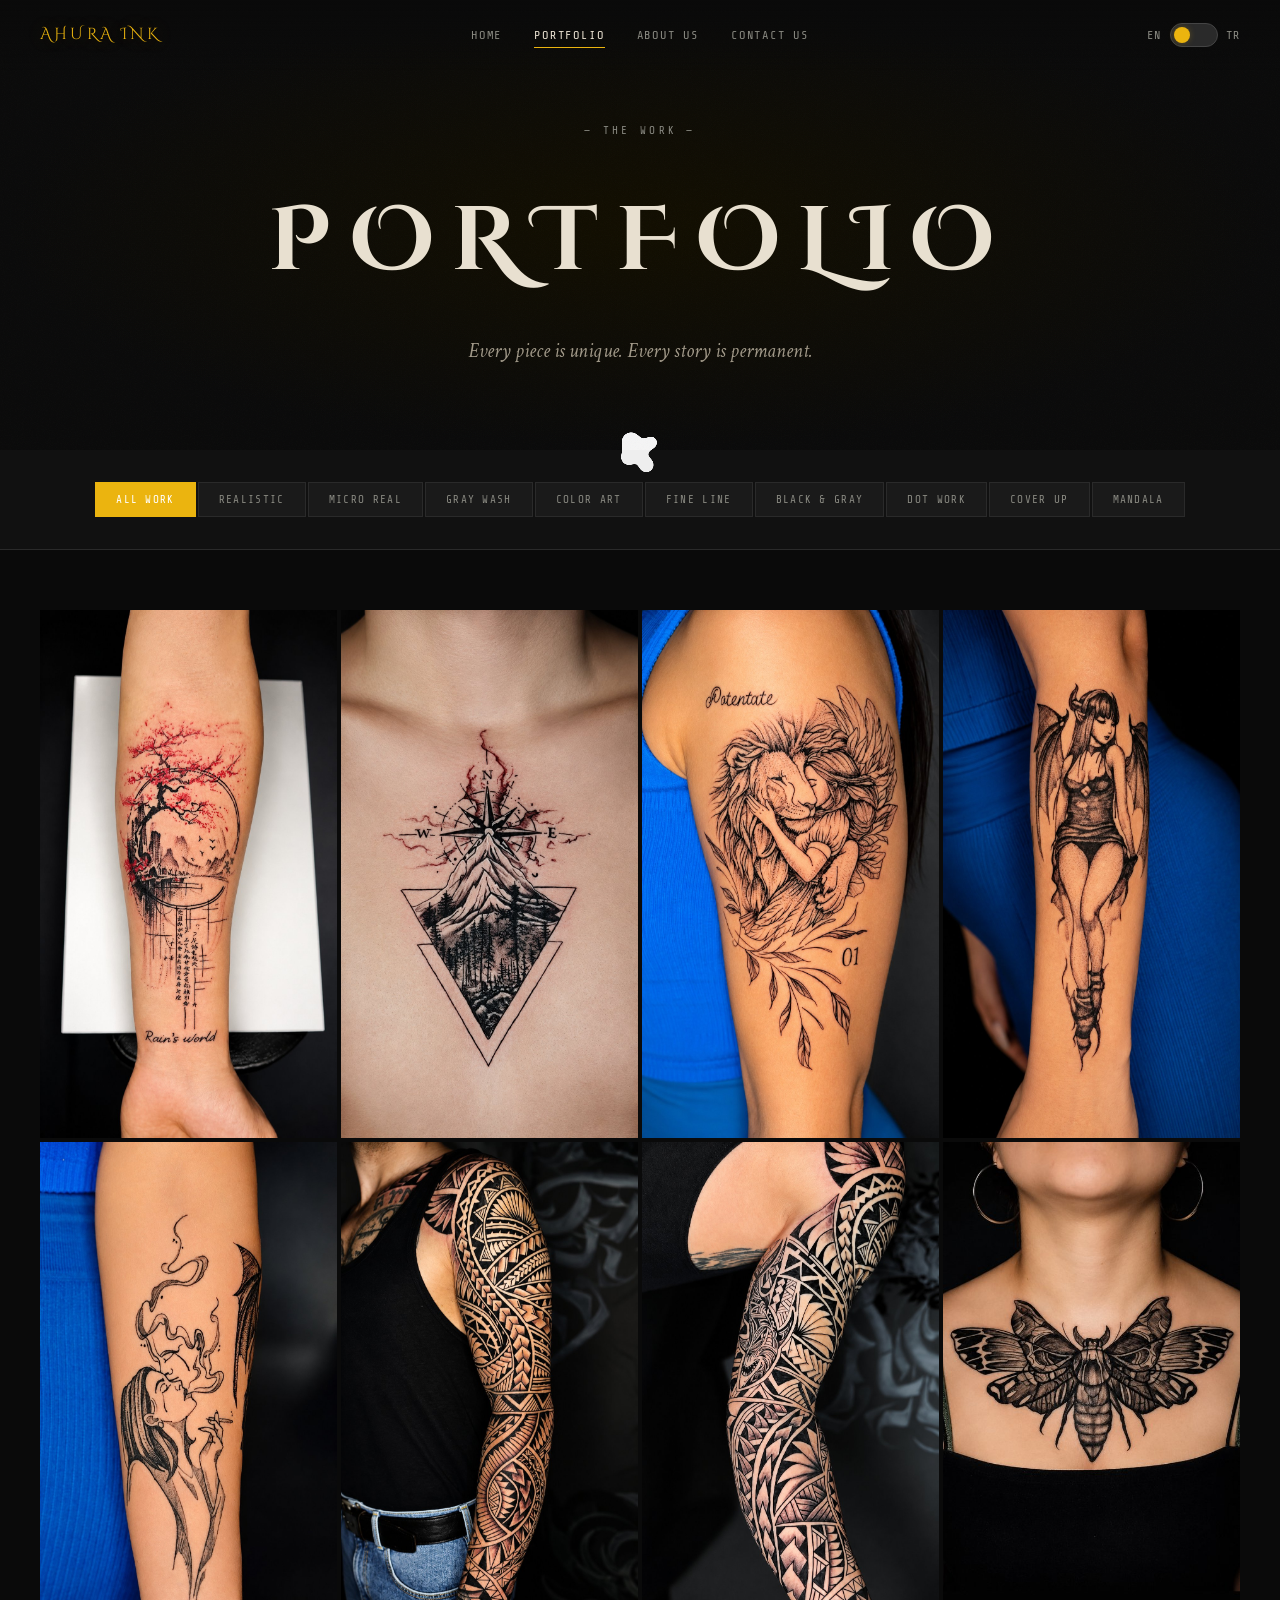
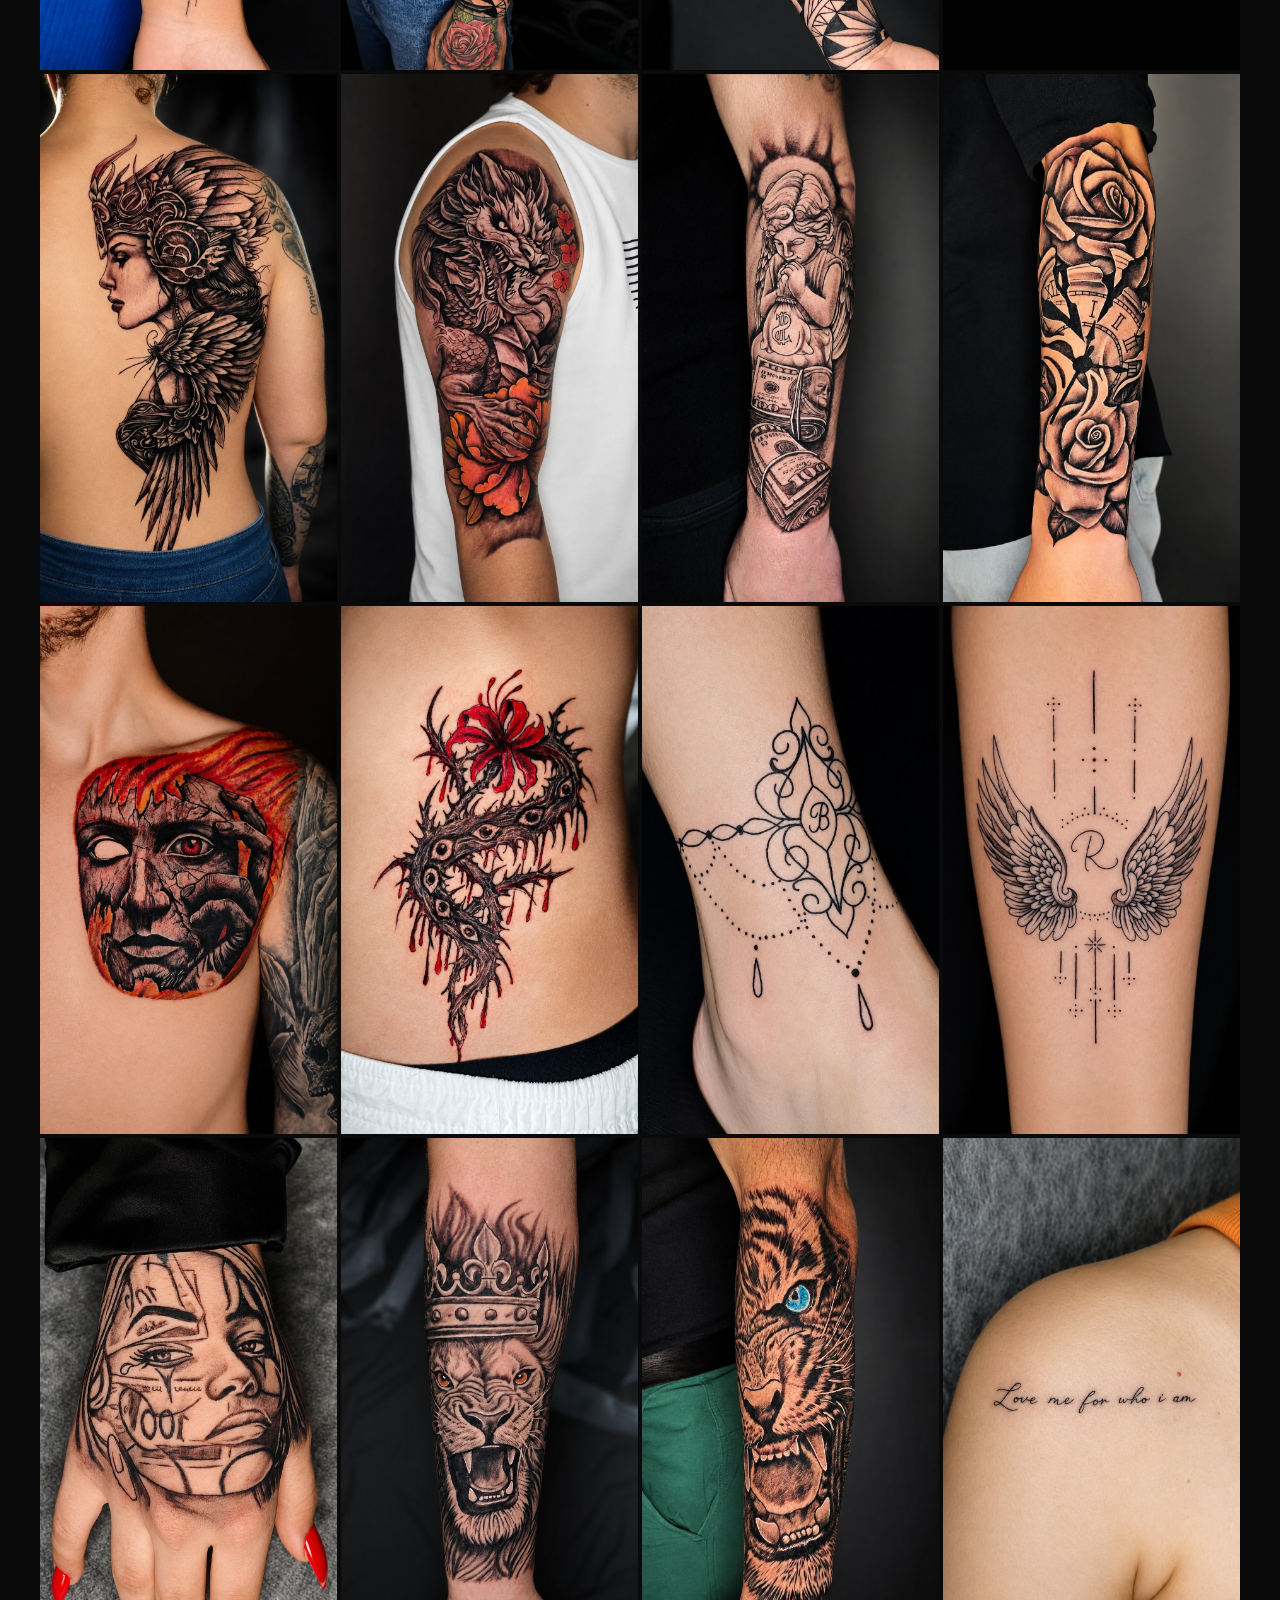
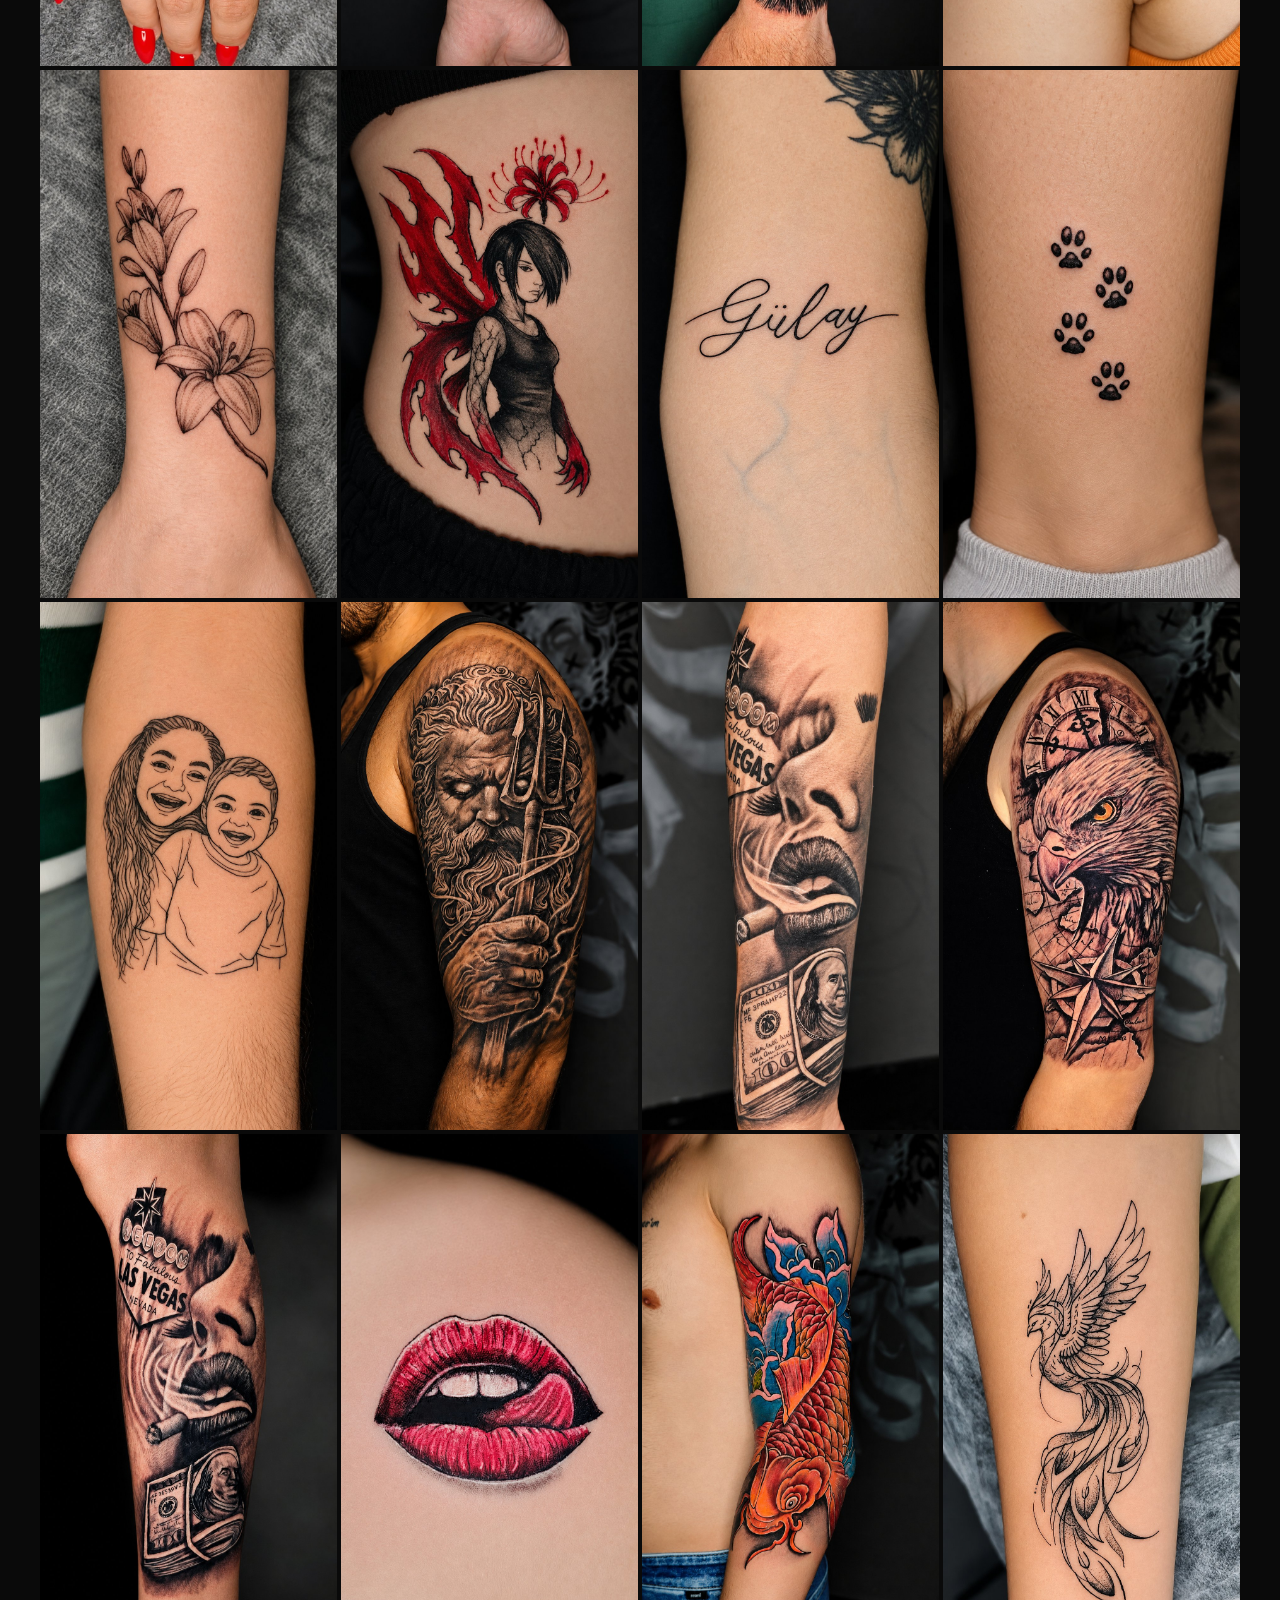
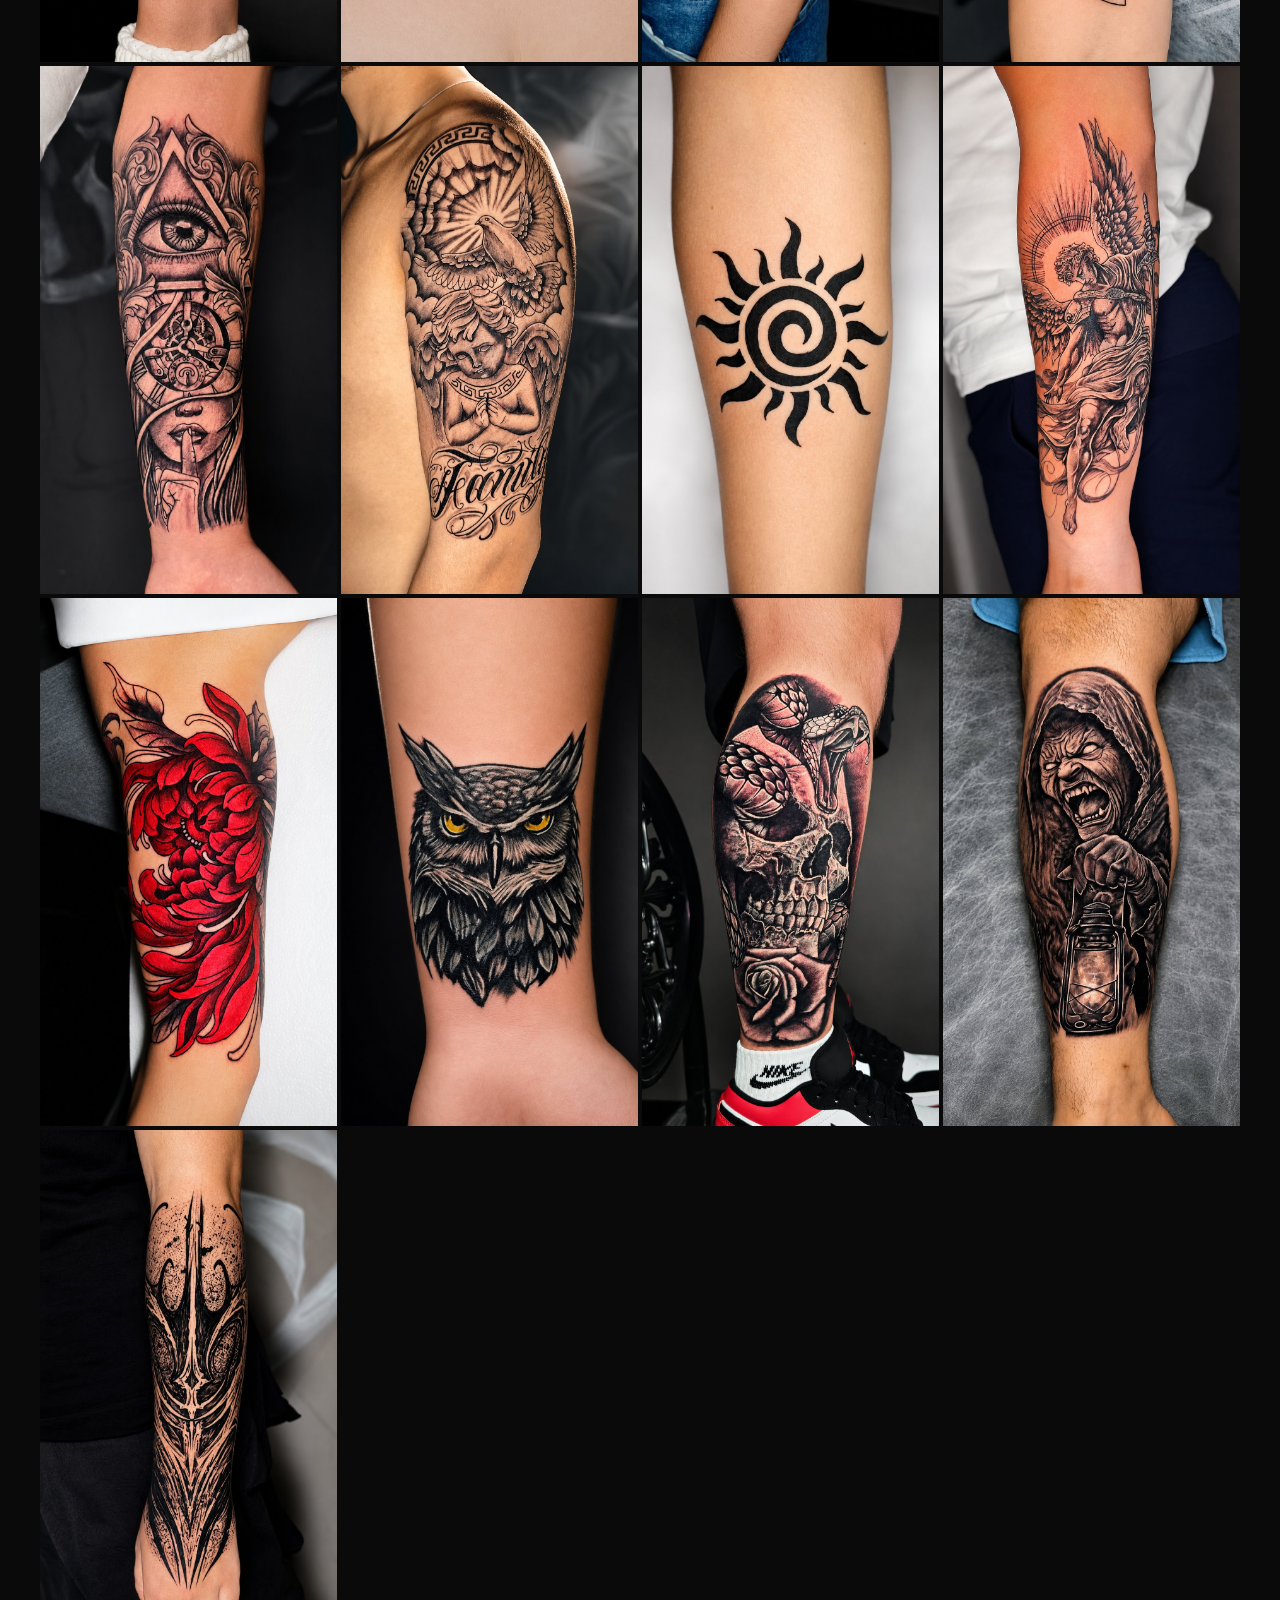
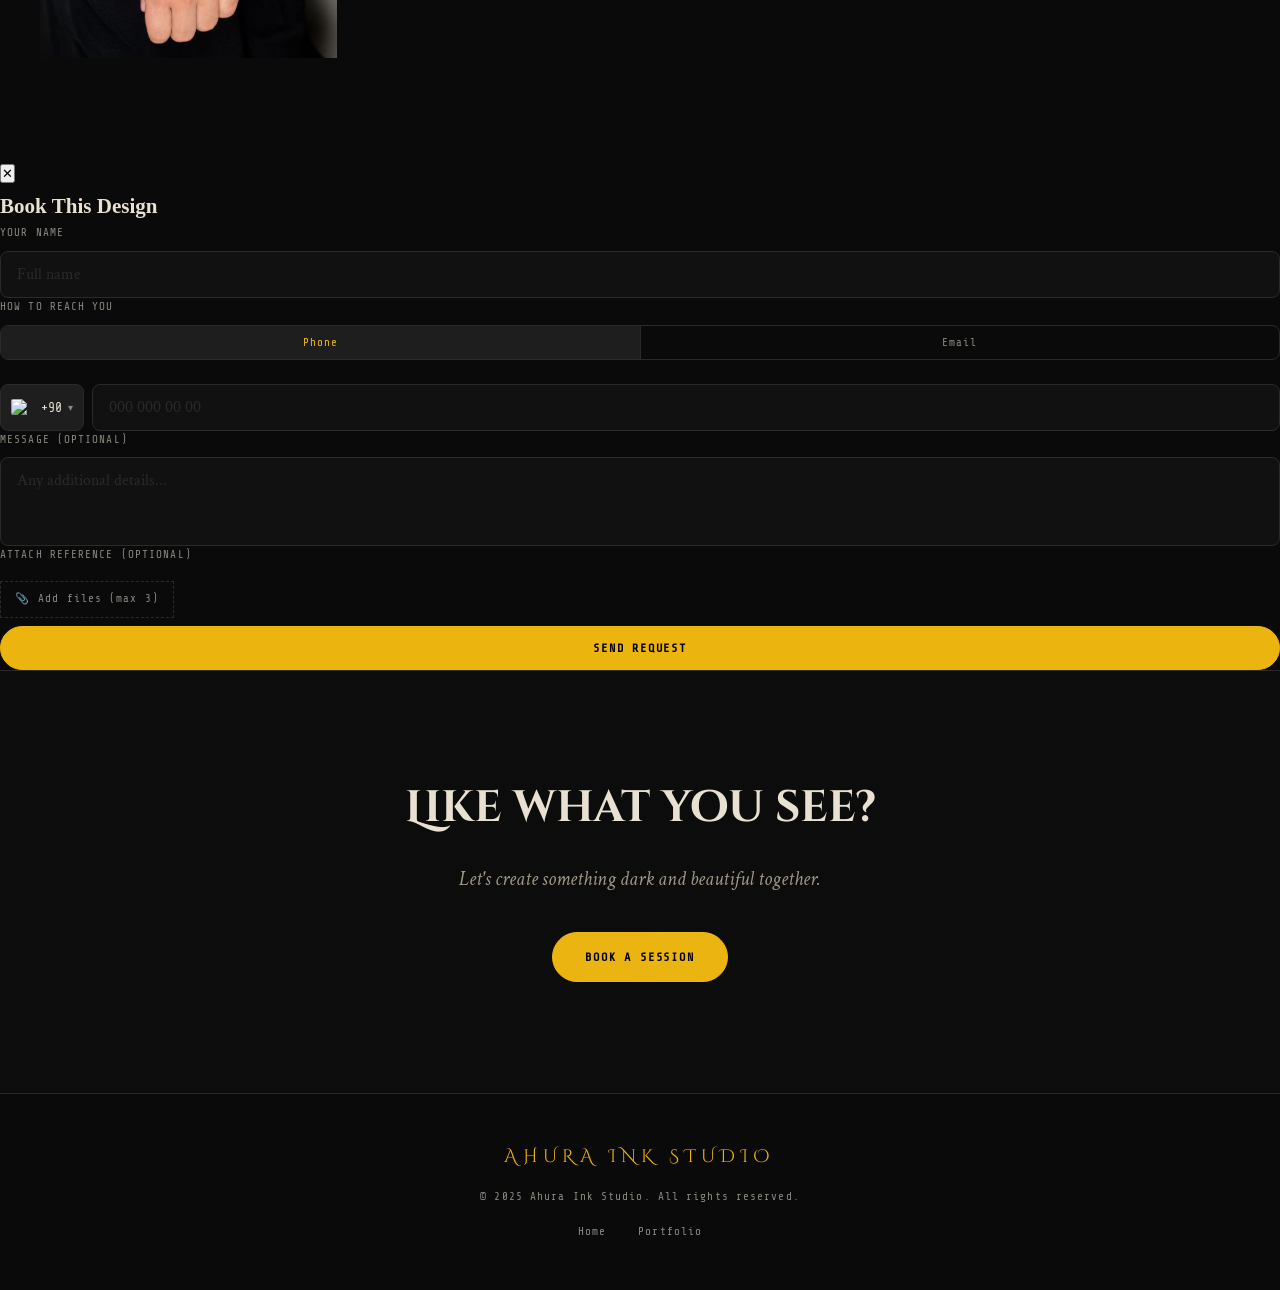
==== commit ac292ca1: "Update portfolio.html" ====
--- a/portfolio.html
+++ b/portfolio.html
@@ -412,8 +412,85 @@
       <div class="lightbox-info">
         <span class="lightbox-cat" id="lightboxCat"></span>
         <h3 class="lightbox-title" id="lightboxTitle"></h3>
-        <a href="index.html#contact" class="btn-primary" data-en="Book This Style" data-tr="Bu Stili Rezerve Et">Book This Style</a>
-      </div>
+        <button class="btn-primary" onclick="openBookingForm()" data-en="Book This Design" data-tr="Bu Tasarımı Rezerve Et">Book This Design</button>
+      </div>
+    </div>
+  </div>
+
+  <!-- BOOKING POPUP -->
+  <div class="booking-overlay" id="bookingOverlay" onclick="closeBookingFormOutside(event)">
+    <div class="booking-popup">
+      <button class="booking-close" onclick="closeBookingForm()">✕</button>
+      <div class="booking-design-badge" id="bookingDesignBadge"></div>
+      <h3 class="booking-title" data-en="Book This Design" data-tr="Bu Tasarımı Rezerve Et">Book This Design</h3>
+      <form class="booking-form" id="bookingForm" onsubmit="submitBookingForm(event)">
+
+        <!-- Name -->
+        <div class="form-group">
+          <label data-en="YOUR NAME" data-tr="ADINIZ">YOUR NAME</label>
+          <input type="text" id="bookFieldName" placeholder="Full name" data-en="Full name" data-tr="Adınız Soyadınız">
+          <span class="field-error" id="bookErrorName" data-en="Please enter your name." data-tr="Lütfen adınızı girin.">Please enter your name.</span>
+        </div>
+
+        <!-- Contact toggle -->
+        <div class="form-group">
+          <label data-en="HOW TO REACH YOU" data-tr="SİZE NASIL ULAŞALİM">HOW TO REACH YOU</label>
+          <div class="contact-toggle">
+            <button type="button" id="bookBtnPhone" class="toggle-btn active" onclick="bookSwitchContact('phone')" data-en="Phone" data-tr="Telefon">Phone</button>
+            <button type="button" id="bookBtnEmail" class="toggle-btn" onclick="bookSwitchContact('email')" data-en="Email" data-tr="E-posta">Email</button>
+          </div>
+          <!-- Phone -->
+          <div class="phone-input-wrap" id="bookPhoneWrap" style="margin-top:8px;">
+            <div class="country-select-wrap">
+              <button type="button" class="country-btn" id="bookCountryBtn" onclick="bookToggleCountryDropdown()">
+                <img class="flag-img" id="bookSelectedFlag" src="https://flagcdn.com/w40/tr.png" alt="TR">
+                <span id="bookSelectedCode">+90</span>
+                <span class="caret">▾</span>
+              </button>
+              <div class="country-dropdown" id="bookCountryDropdown" style="display:none;flex-direction:column;">
+                <input class="country-search" id="bookCountrySearch" type="text" placeholder="Search..." oninput="bookFilterCountries(this.value)">
+                <div class="country-list" id="bookCountryList"></div>
+              </div>
+            </div>
+            <input type="tel" id="bookFieldPhone" placeholder="000 000 00 00" oninput="formatPhone(this)">
+          </div>
+          <span class="field-error" id="bookErrorPhone" data-en="Please enter a valid phone number." data-tr="Geçerli bir telefon numarası girin.">Please enter a valid phone number.</span>
+          <!-- Email (hidden by default) -->
+          <input type="email" id="bookFieldEmail" placeholder="your@email.com" style="display:none;margin-top:8px;">
+          <span class="field-error" id="bookErrorEmail" data-en="Please enter a valid email." data-tr="Geçerli bir e-posta girin.">Please enter a valid email.</span>
+        </div>
+
+        <!-- Message -->
+        <div class="form-group">
+          <label data-en="MESSAGE (OPTIONAL)" data-tr="MESAJ (İSTEĞE BAĞLI)">MESSAGE (OPTIONAL)</label>
+          <textarea id="bookFieldMessage" rows="3" placeholder="Any additional details..." data-en="Any additional details..." data-tr="Eklemek istediğiniz detaylar..."></textarea>
+        </div>
+
+        <!-- Attachment -->
+        <div class="form-group">
+          <label data-en="ATTACH REFERENCE (OPTIONAL)" data-tr="REFERANS EKLE (İSTEĞE BAĞLI)">ATTACH REFERENCE (OPTIONAL)</label>
+          <div class="attachment-area">
+            <label class="attach-btn" for="bookFileInput">
+              <span>📎</span>
+              <span data-en="Add files (max 3)" data-tr="Dosya ekle (maks 3)">Add files (max 3)</span>
+            </label>
+            <input type="file" id="bookFileInput" multiple accept=".jpg,.jpeg,.png,.pdf" style="display:none;" onchange="bookHandleFiles(this)">
+            <div class="file-list" id="bookFileList"></div>
+          </div>
+        </div>
+
+        <button type="submit" class="btn-primary" style="width:100%;text-align:center;" data-en="SEND REQUEST" data-tr="TALEBİ GÖNDER">SEND REQUEST</button>
+      </form>
+    </div>
+  </div>
+
+  <!-- SUCCESS / ERROR POPUP -->
+  <div class="form-popup-overlay" id="formPopupOverlay" onclick="closeFormPopup()">
+    <div class="form-popup" onclick="event.stopPropagation()">
+      <button class="form-popup-close" onclick="closeFormPopup()">✕</button>
+      <div class="form-popup-icon" id="formPopupIcon"></div>
+      <h3 class="form-popup-title" id="formPopupTitle"></h3>
+      <p class="form-popup-desc" id="formPopupDesc"></p>
     </div>
   </div>
 
--- a/style.css
+++ b/style.css
@@ -843,6 +843,14 @@
 }
 .gallery-item:hover { z-index: 2; transform: scale(1.02); }
 
+.gallery-item img {
+  width: 100%; height: 100%;
+  object-fit: cover; object-position: center;
+  display: block;
+  transition: transform .5s ease;
+}
+.gallery-item:hover img { transform: scale(1.06); }
+
 .gallery-thumb {
   width: 100%; height: 100%;
   display: flex; align-items: center; justify-content: center;
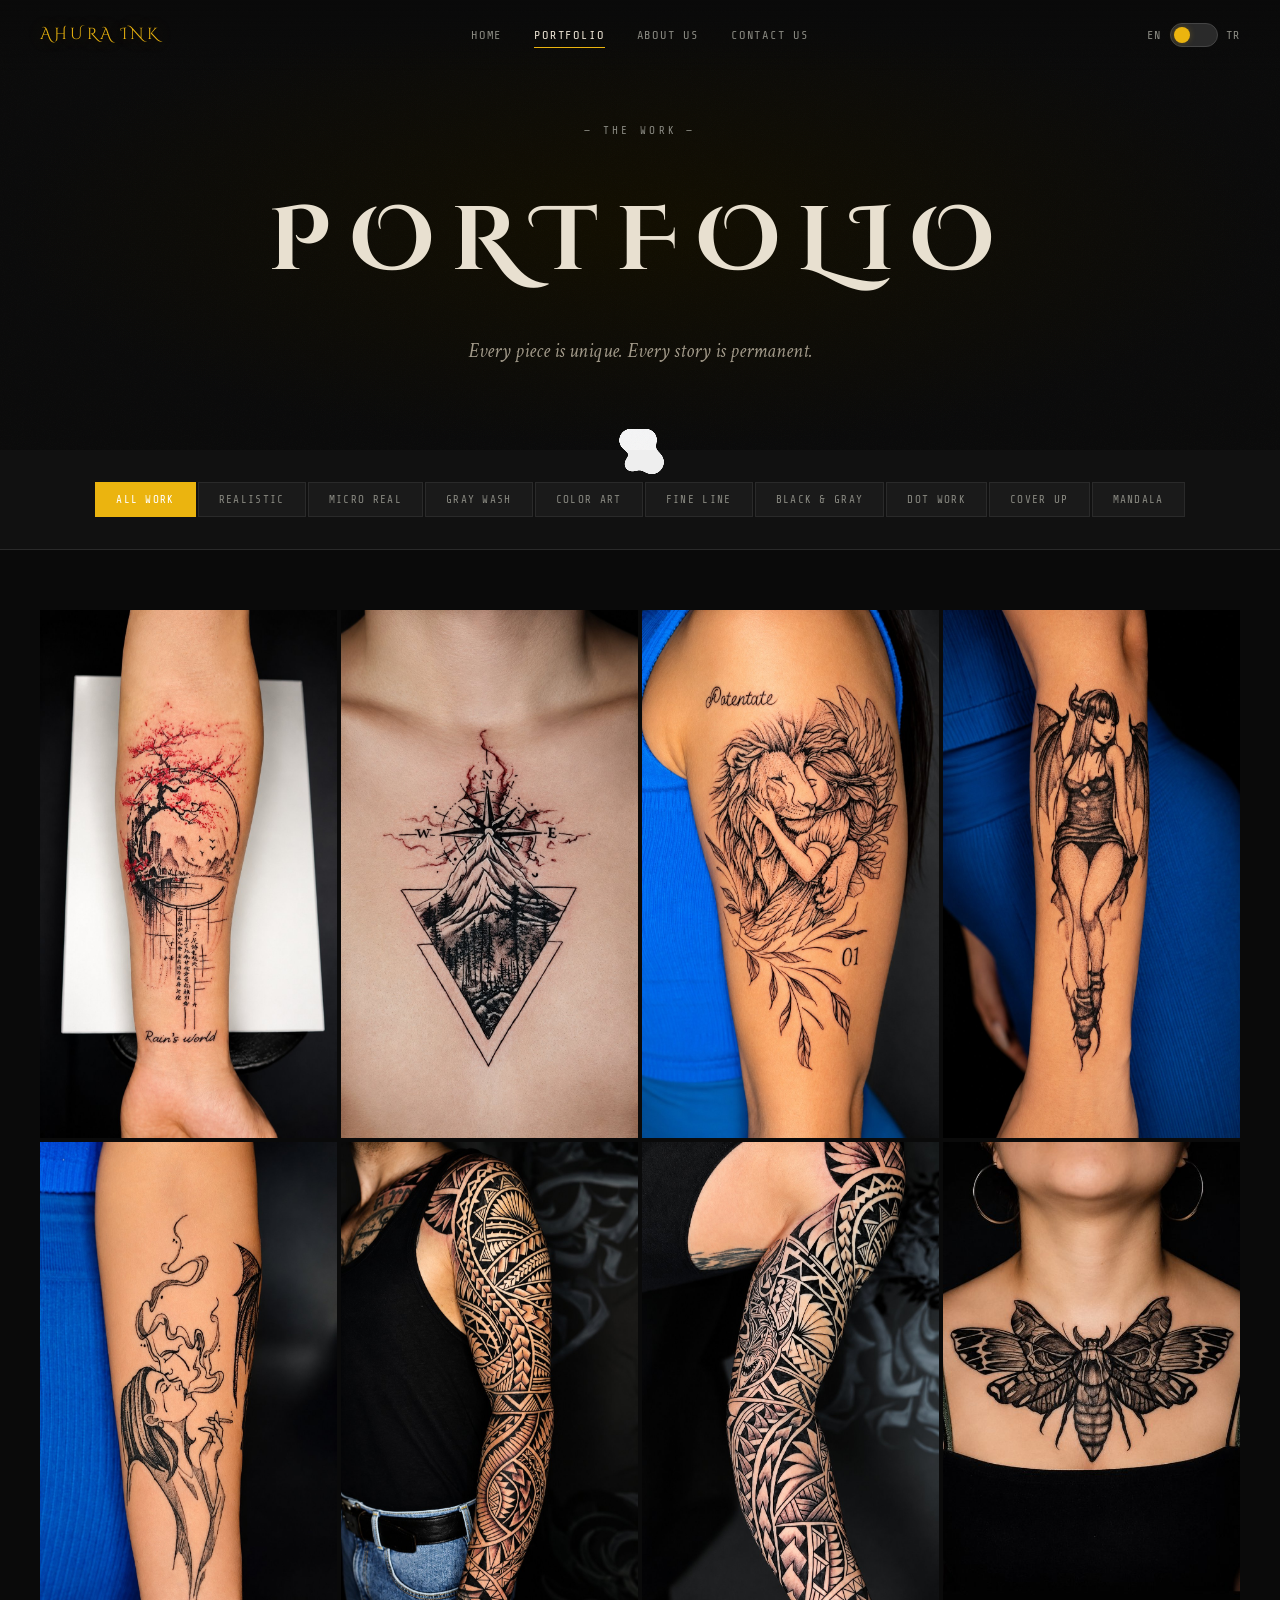
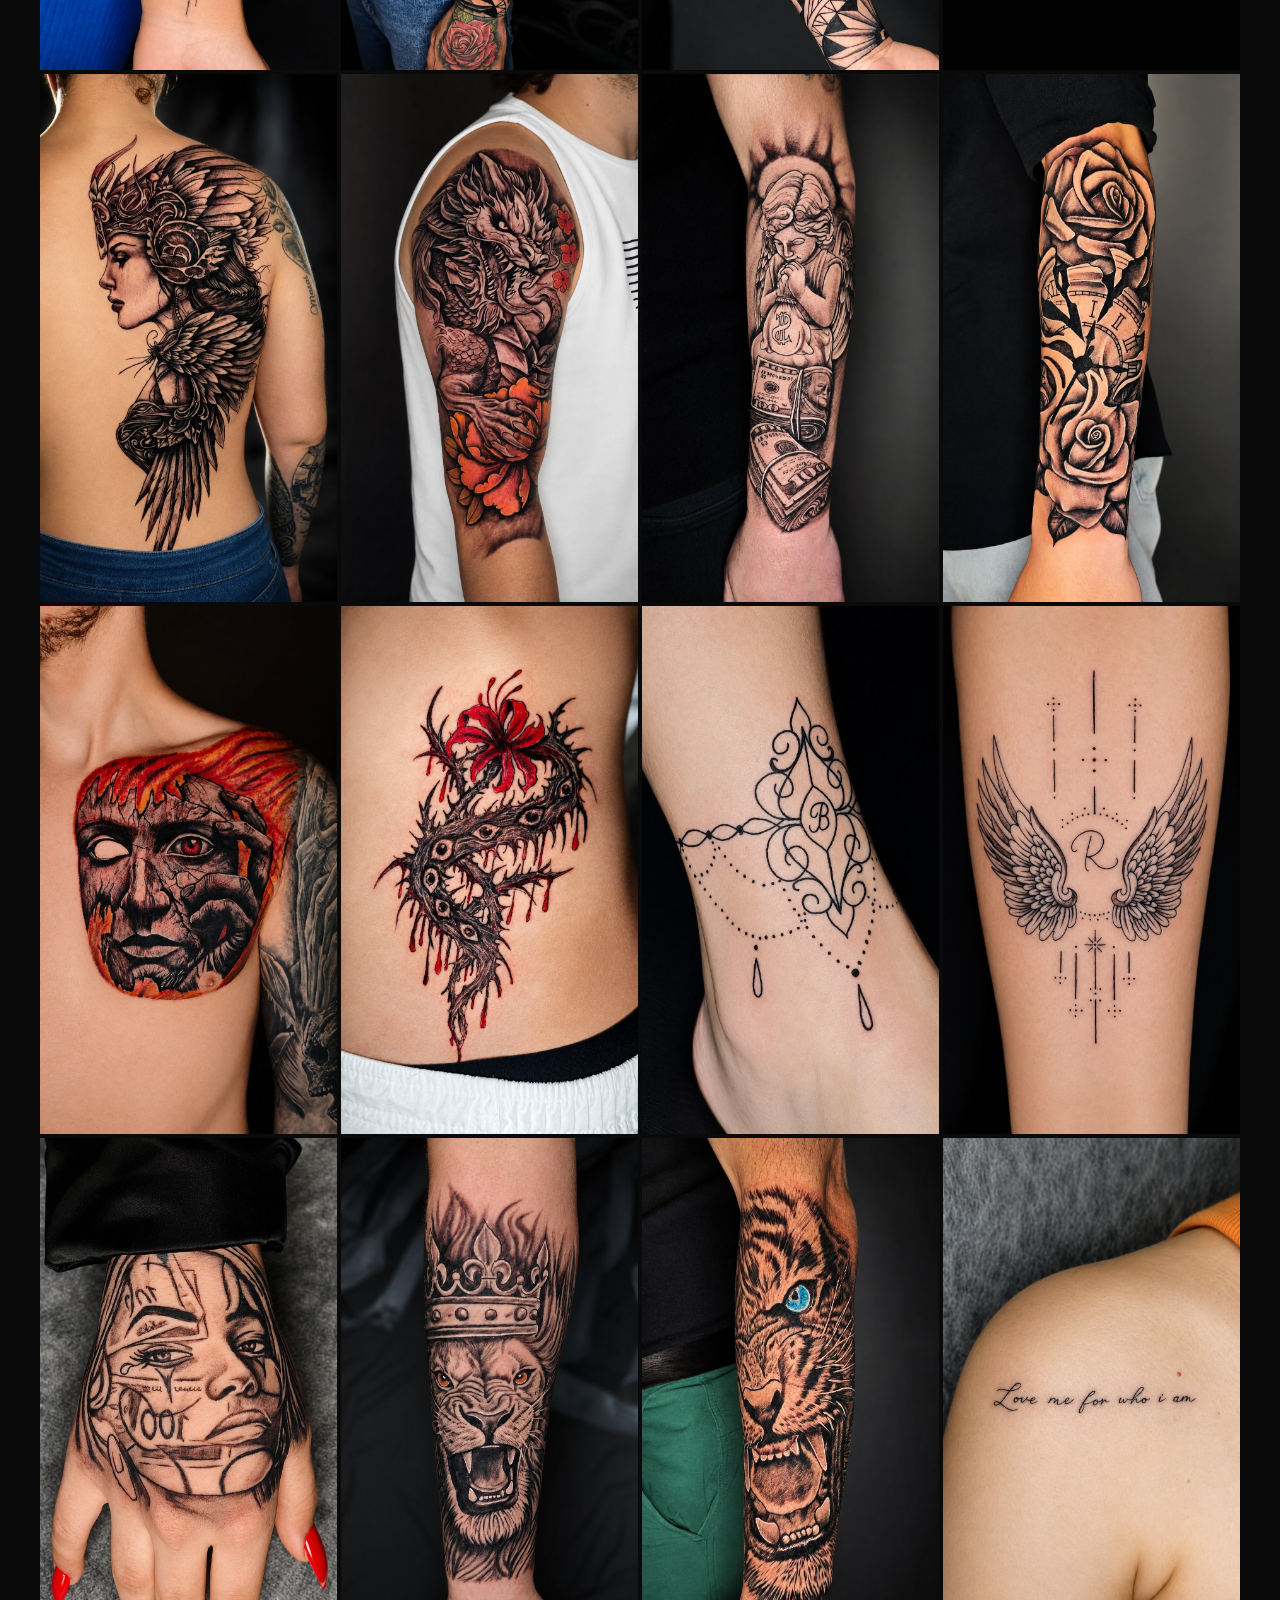
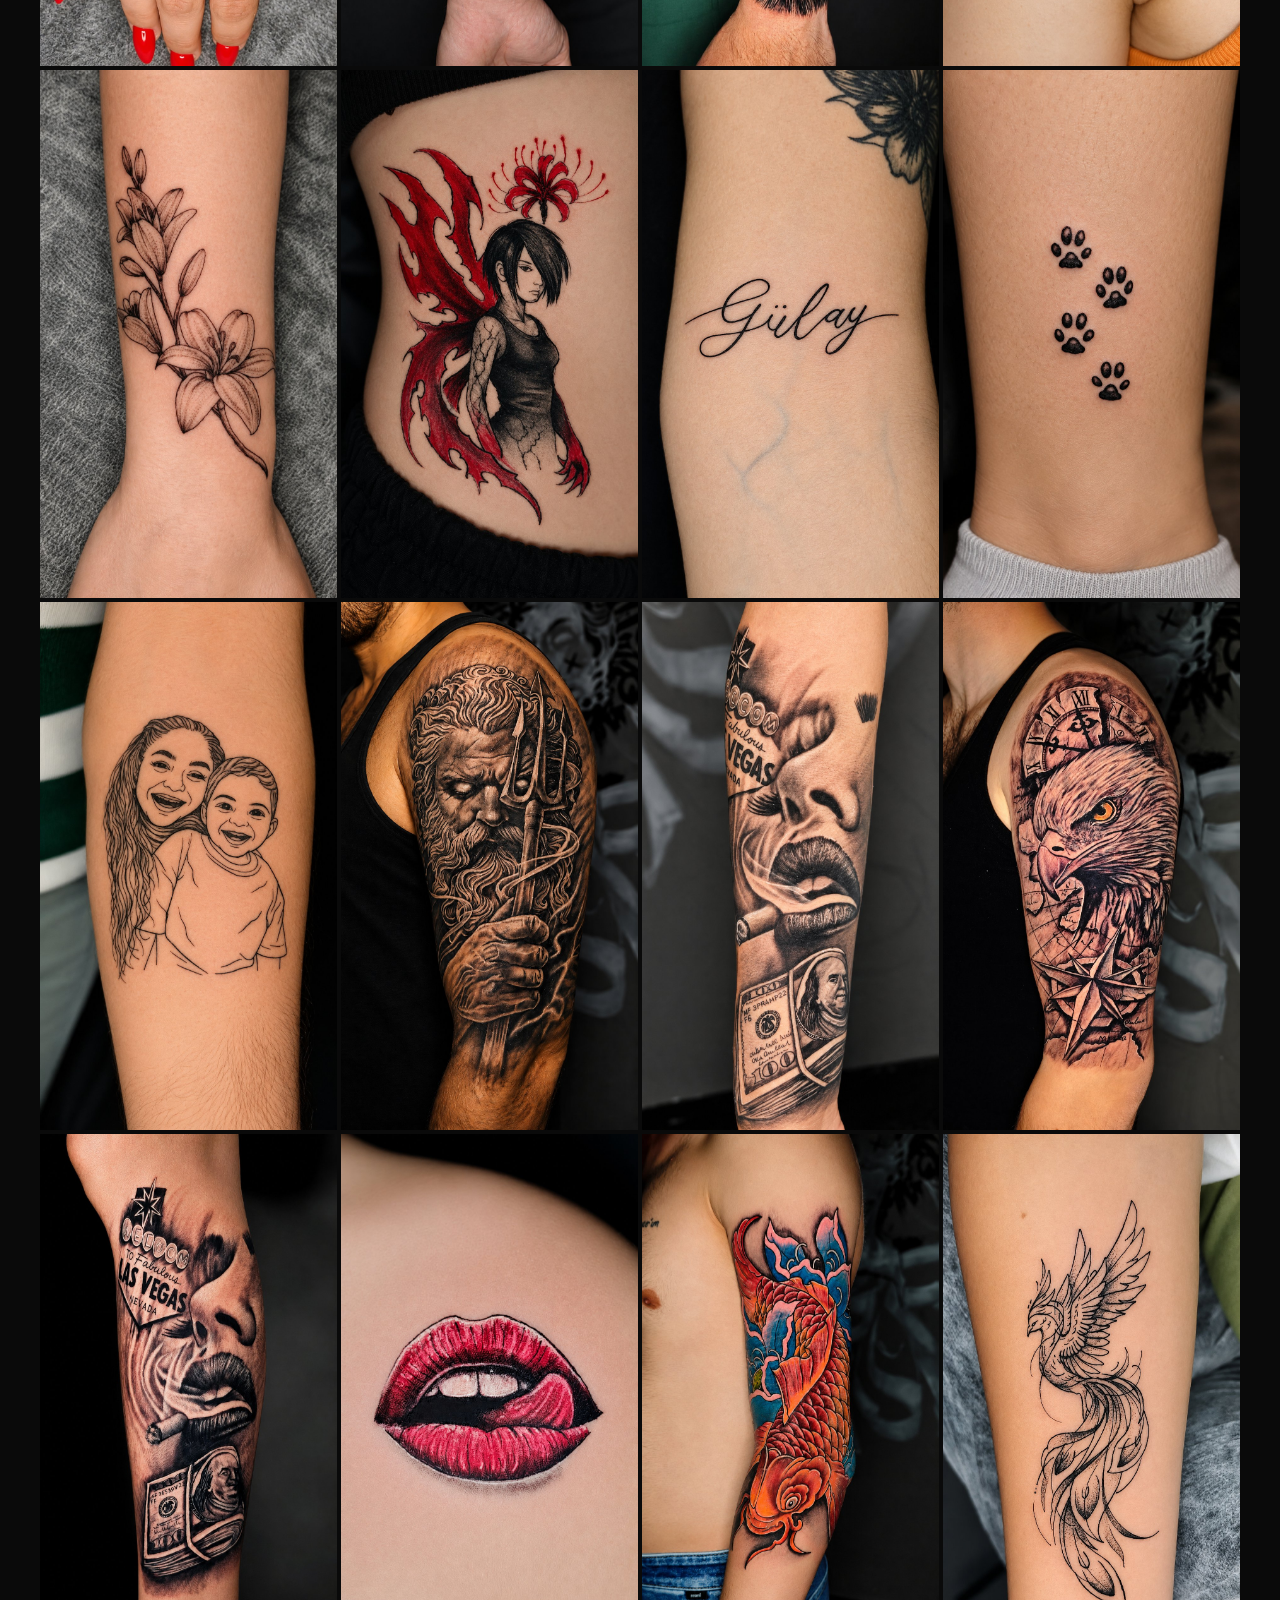
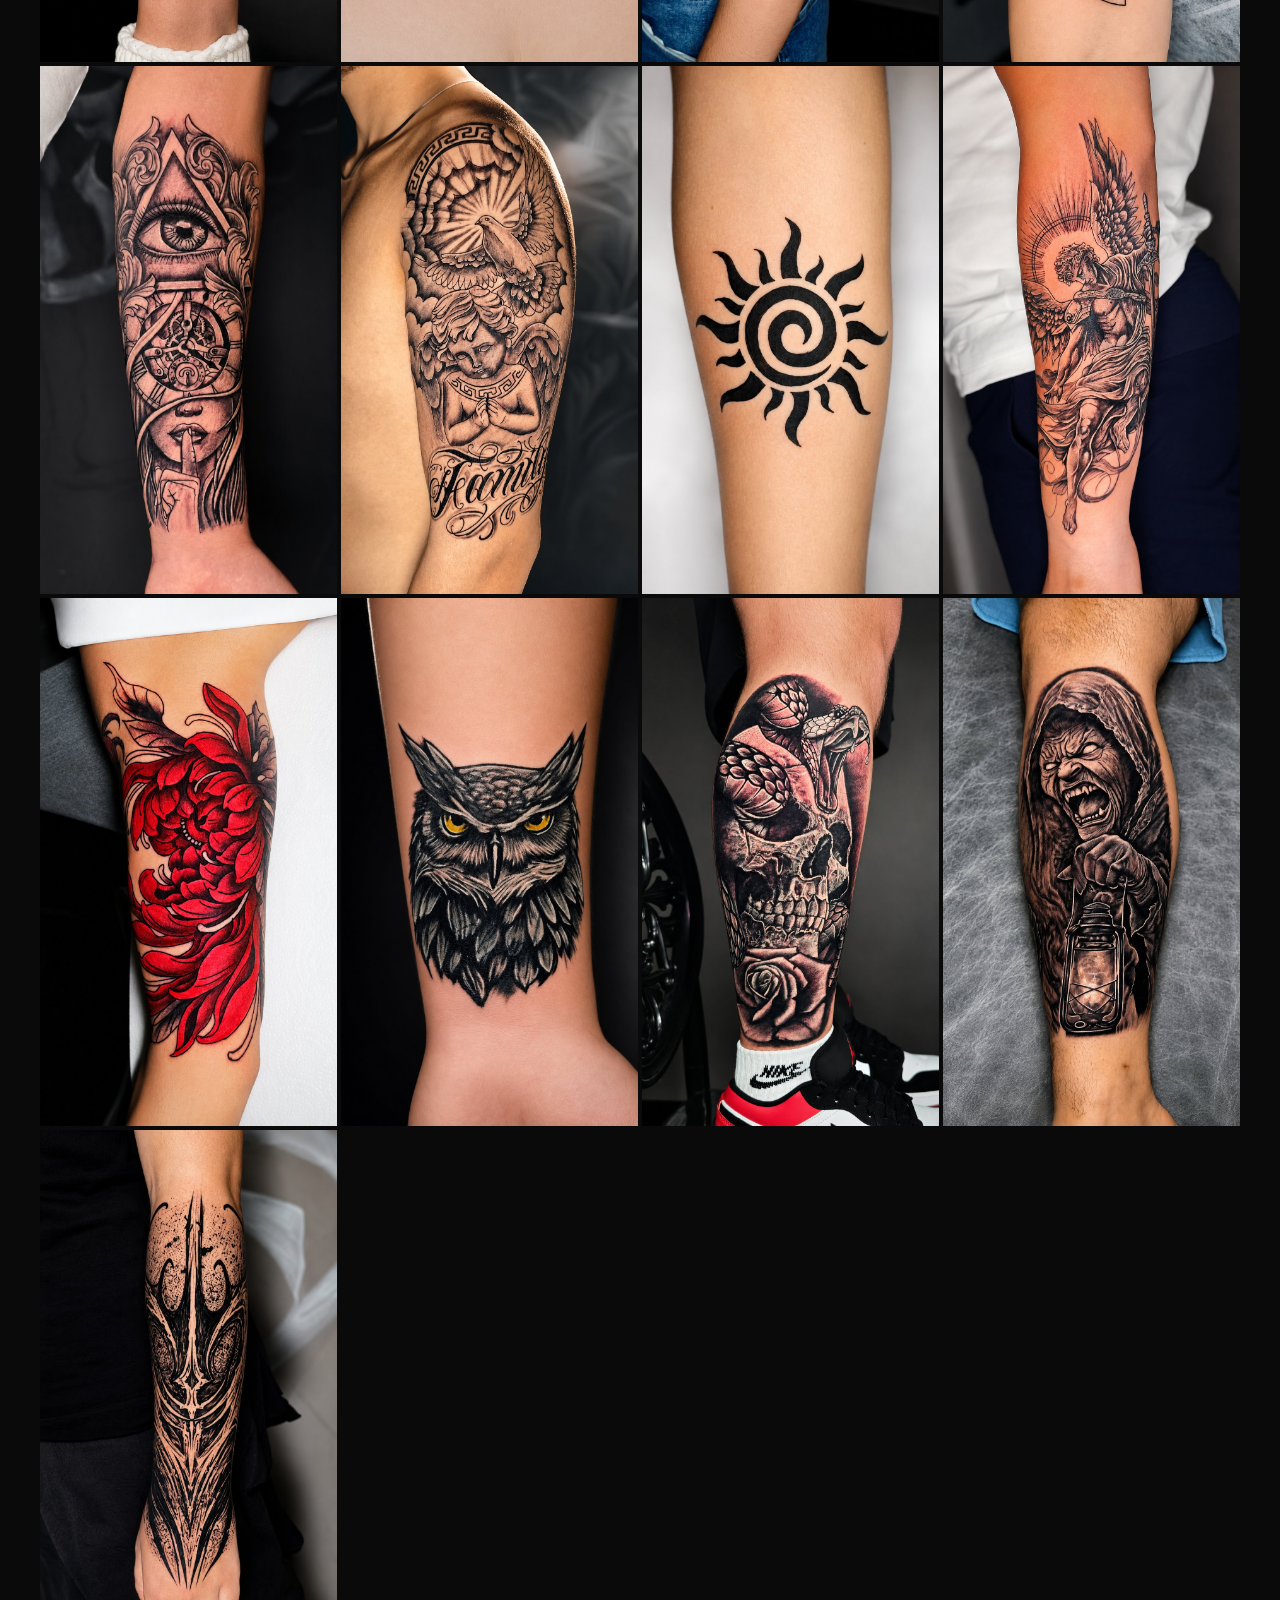
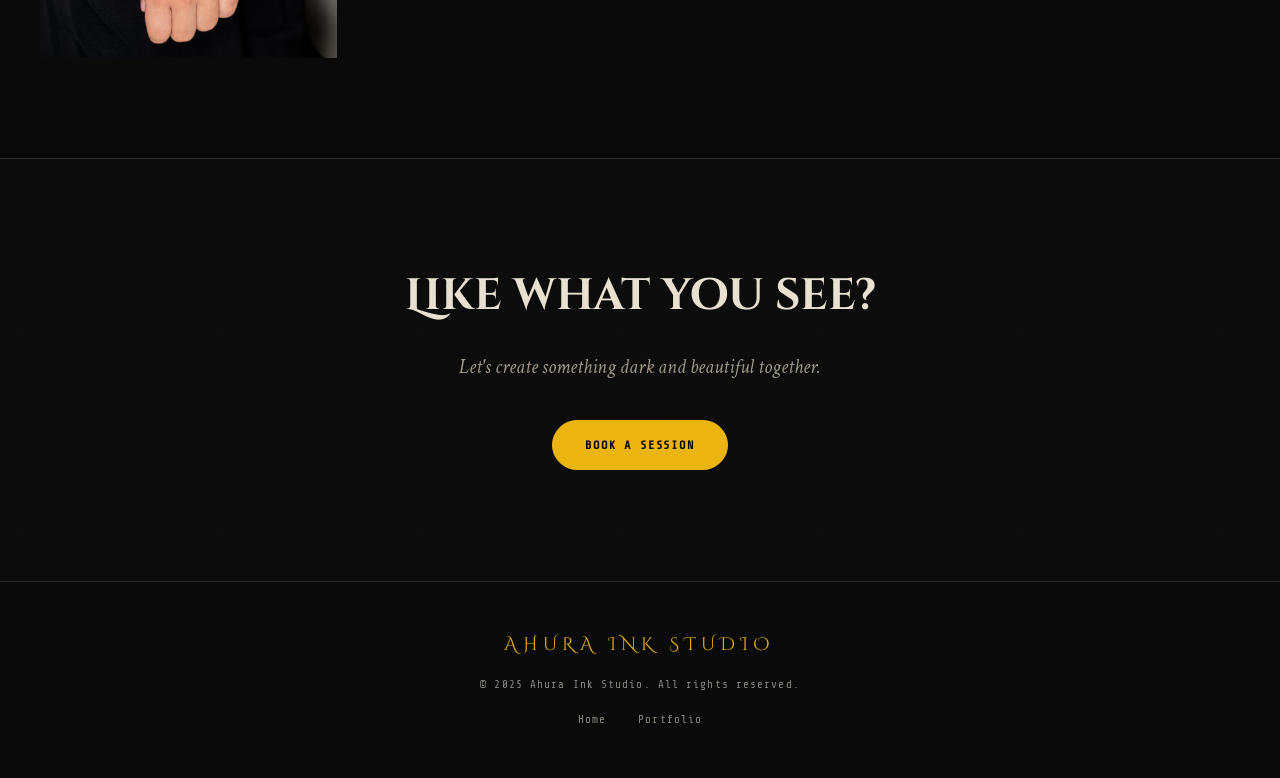
==== commit ef41aeef: "Update portfolio.html" ====
--- a/portfolio.html
+++ b/portfolio.html
@@ -408,11 +408,11 @@
   <div class="lightbox" id="lightbox" onclick="closeLightbox()">
     <button class="lightbox-close" onclick="closeLightbox()">✕</button>
     <div class="lightbox-content" onclick="event.stopPropagation()">
+      <!-- image + id badge + magnifier lens injected by JS -->
       <div class="lightbox-image" id="lightboxImage"></div>
       <div class="lightbox-info">
-        <span class="lightbox-cat" id="lightboxCat"></span>
-        <h3 class="lightbox-title" id="lightboxTitle"></h3>
-        <button class="btn-primary" onclick="openBookingForm()" data-en="Book This Design" data-tr="Bu Tasarımı Rezerve Et">Book This Design</button>
+        <div class="lightbox-chips" id="lightboxChips"></div>
+        <button class="btn-primary lightbox-book-btn" onclick="openBookingForm()" data-en="Book This Design" data-tr="Bu Tasarımı Rezerve Et">Book This Design</button>
       </div>
     </div>
   </div>
--- a/style.css
+++ b/style.css
@@ -815,6 +815,14 @@
   display: flex; gap: 2px; justify-content: center; flex-wrap: wrap;
   padding: 32px 40px;
   background: var(--deep); border-bottom: 1px solid var(--mid);
+  position: sticky; top: 70px; z-index: 50;
+  transition: background .3s, border-color .3s, backdrop-filter .3s;
+}
+.filter-bar.is-stuck {
+  background: rgba(17, 17, 17, 0.30);
+  backdrop-filter: blur(14px);
+  -webkit-backdrop-filter: blur(14px);
+  border-bottom-color: rgba(42, 42, 42, 0.3);
 }
 .filter-btn {
   background: var(--dark); border: 1px solid var(--mid);
@@ -915,10 +923,16 @@
   cursor: default; padding: 40px; max-width: 900px;
 }
 .lightbox-image {
-  width: 400px; height: 500px; background: var(--dark);
+  height: min(70vh, 560px);
+  aspect-ratio: 9 / 16;
+  background: var(--dark);
   border: 1px solid var(--mid);
-  display: flex; align-items: center; justify-content: center;
-  font-size: 80px; opacity: 0.3; flex-shrink: 0;
+  overflow: hidden;
+  flex-shrink: 0;
+}
+.lightbox-image img {
+  width: 100%; height: 100%;
+  object-fit: cover; display: block;
 }
 .lightbox-info {
   display: flex; flex-direction: column; gap: 16px;
@@ -948,6 +962,52 @@
   font-style: italic; font-size: 20px; color: var(--text-dim);
   margin-bottom: 36px; position: relative; z-index: 2;
 }
+
+/* ===========================
+   BOOKING POPUP
+=========================== */
+.booking-overlay {
+  display: none;
+  position: fixed; inset: 0; z-index: 9998;
+  background: rgba(0,0,0,0.82);
+  align-items: center; justify-content: center;
+  backdrop-filter: blur(4px);
+  overflow-y: auto; padding: 40px 20px;
+}
+.booking-overlay.open { display: flex; animation: fadeIn .25s ease; }
+.booking-popup {
+  position: relative;
+  background: var(--dark); border: 1px solid var(--mid);
+  padding: 48px 36px 36px;
+  max-width: 480px; width: 100%;
+  animation: popupIn .3s cubic-bezier(0.34, 1.56, 0.64, 1);
+}
+.booking-close {
+  position: absolute; top: 16px; right: 20px;
+  background: none; border: none;
+  color: var(--muted); font-size: 18px;
+  cursor: pointer; transition: color .2s; line-height: 1;
+}
+.booking-close:hover { color: var(--text); }
+.booking-design-badge {
+  display: flex; align-items: center; gap: 14px;
+  padding: 12px 16px;
+  background: var(--surface); border: 1px solid var(--mid);
+  margin-bottom: 24px;
+}
+.booking-design-badge .badge-id {
+  font-family: var(--font-display); font-size: 22px; color: var(--red);
+  line-height: 1;
+}
+.booking-design-badge .badge-cats {
+  font-family: var(--font-mono); font-size: 10px; letter-spacing: .12em;
+  color: var(--muted); text-transform: uppercase; line-height: 1.4;
+}
+.booking-title {
+  font-family: var(--font-display); font-size: 16px; font-weight: 700;
+  letter-spacing: .15em; color: var(--text); margin-bottom: 24px;
+}
+.booking-form { display: flex; flex-direction: column; gap: 20px; }
 
 /* ===========================
    SCROLL ANIMATIONS
@@ -1001,11 +1061,24 @@
   .about-section { padding: 60px 20px; }
   .about-text { padding-right: 0; padding-left: 0; }
   .section-header { padding: 0 20px; }
-  .filter-bar { padding: 20px; gap: 4px; }
-  .filter-btn { font-size: 10px; padding: 8px 12px; }
+  .filter-bar {
+    flex-wrap: nowrap;
+    overflow-x: auto;
+    justify-content: flex-start;
+    padding: 14px 16px;
+    gap: 6px;
+    scrollbar-width: none;
+  }
+  .filter-bar::-webkit-scrollbar { display: none; }
+  .filter-btn {
+    flex-shrink: 0;
+    white-space: nowrap;
+    font-size: 10px;
+    padding: 8px 14px;
+  }
   .gallery-grid { grid-template-columns: 1fr 1fr; }
   .lightbox-content { flex-direction: column; padding: 80px 20px 20px; }
-  .lightbox-image { width: 100%; height: 250px; }
+  .lightbox-image { width: 100%; height: auto; aspect-ratio: 9/16; max-height: 50vh; }
   .about-stats { gap: 24px; }
   .stat-num { font-size: 28px; }
 
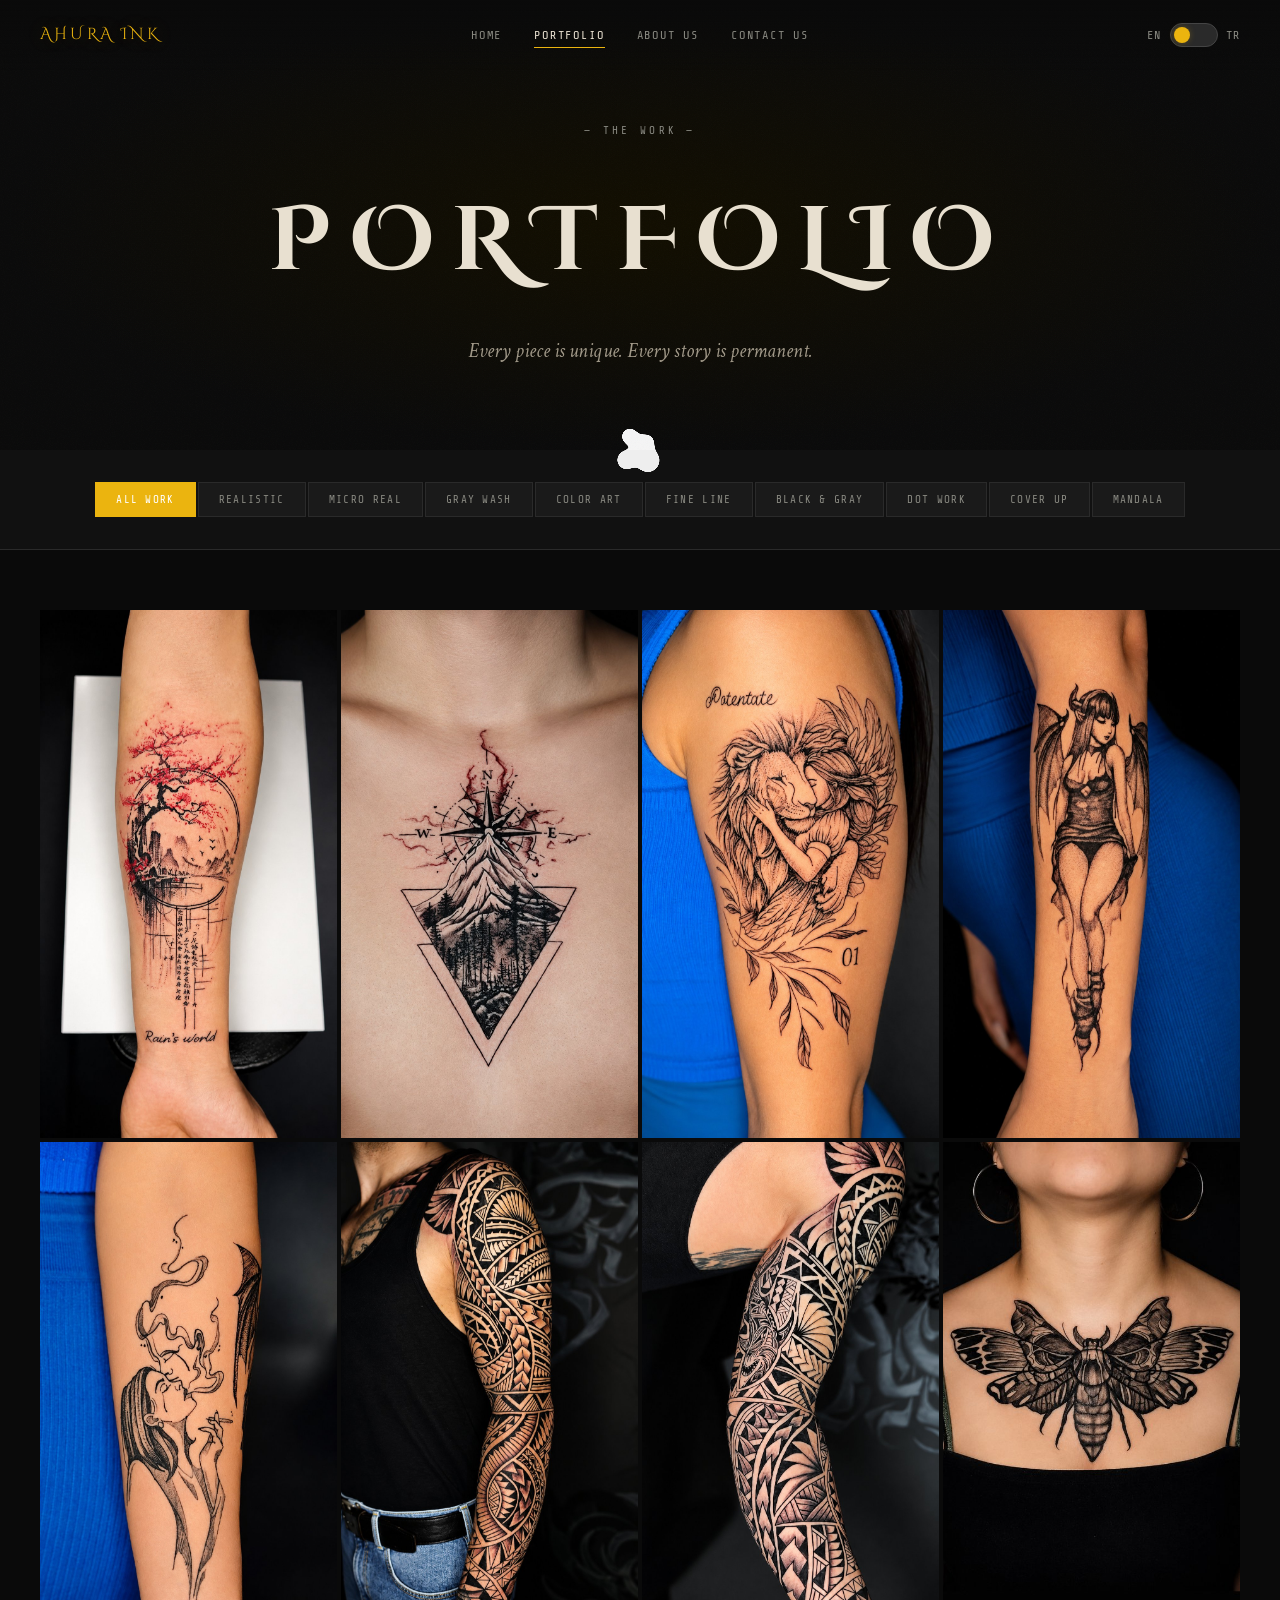
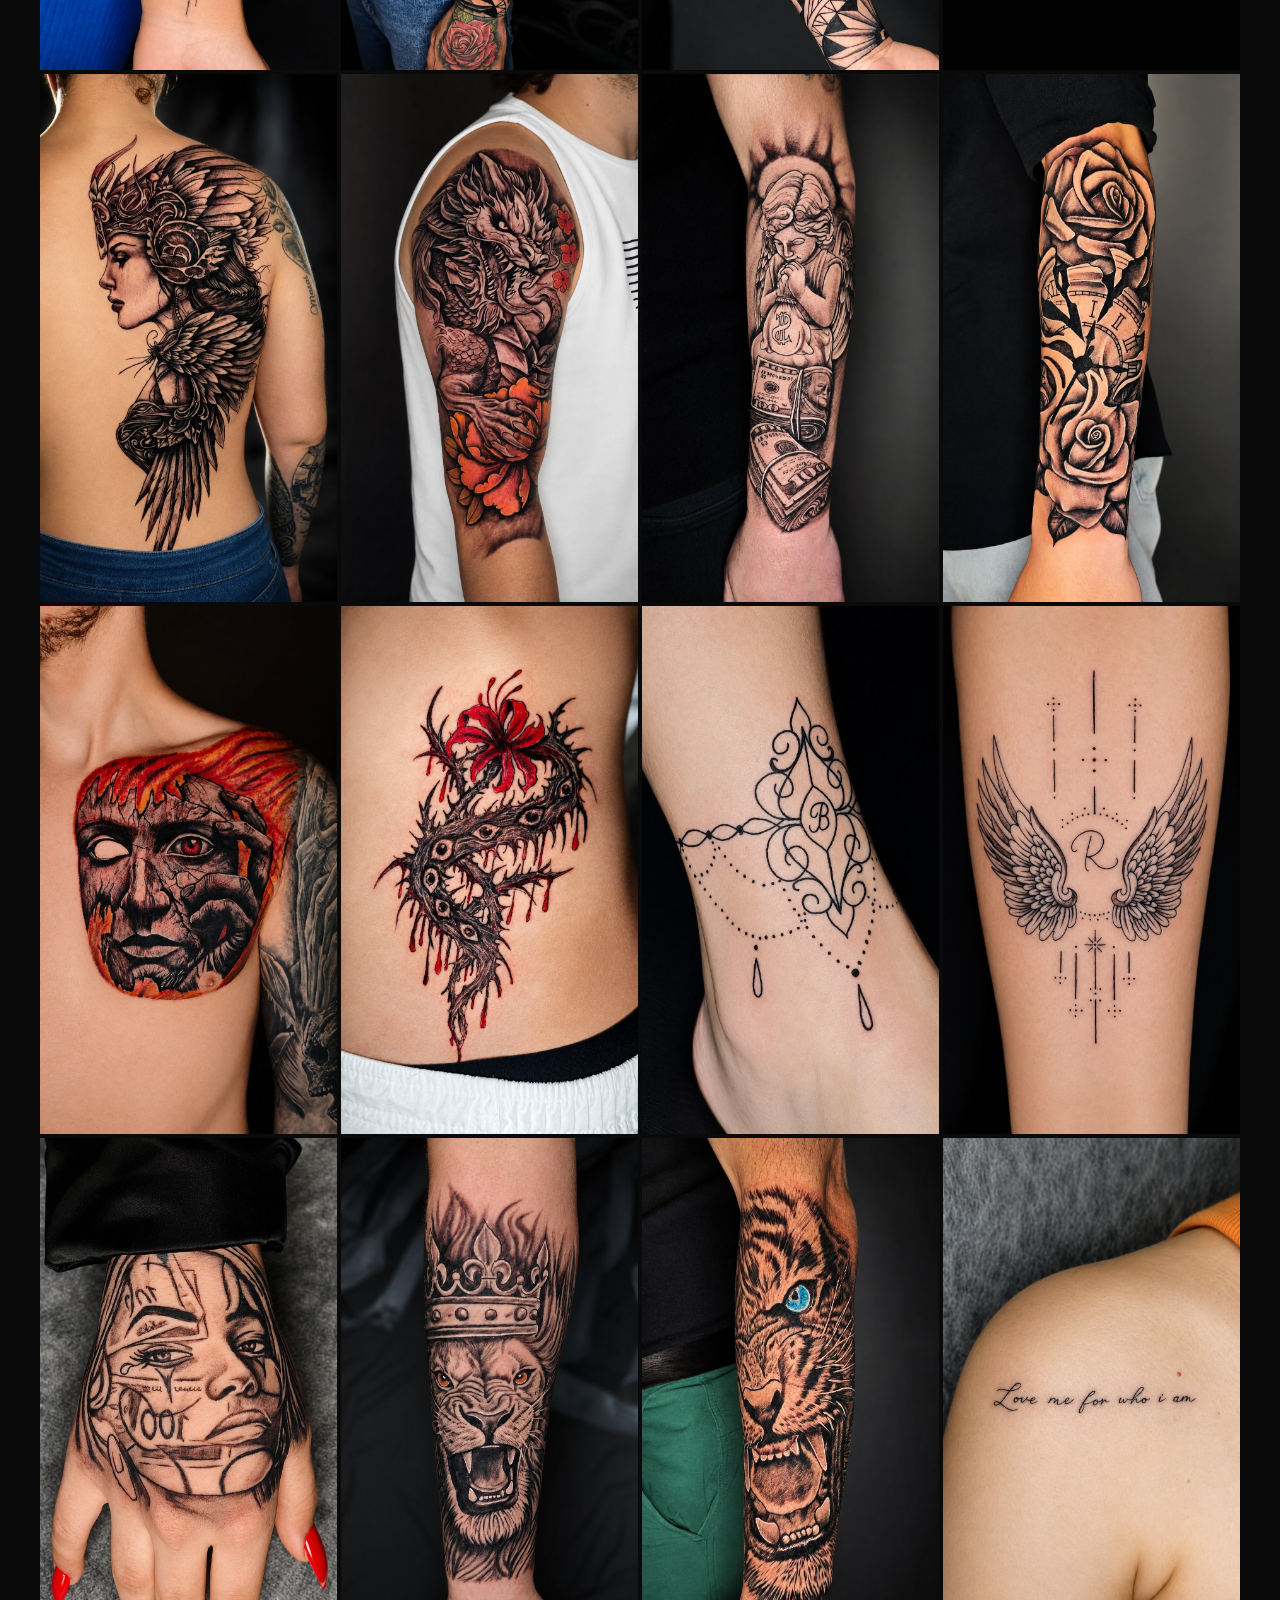
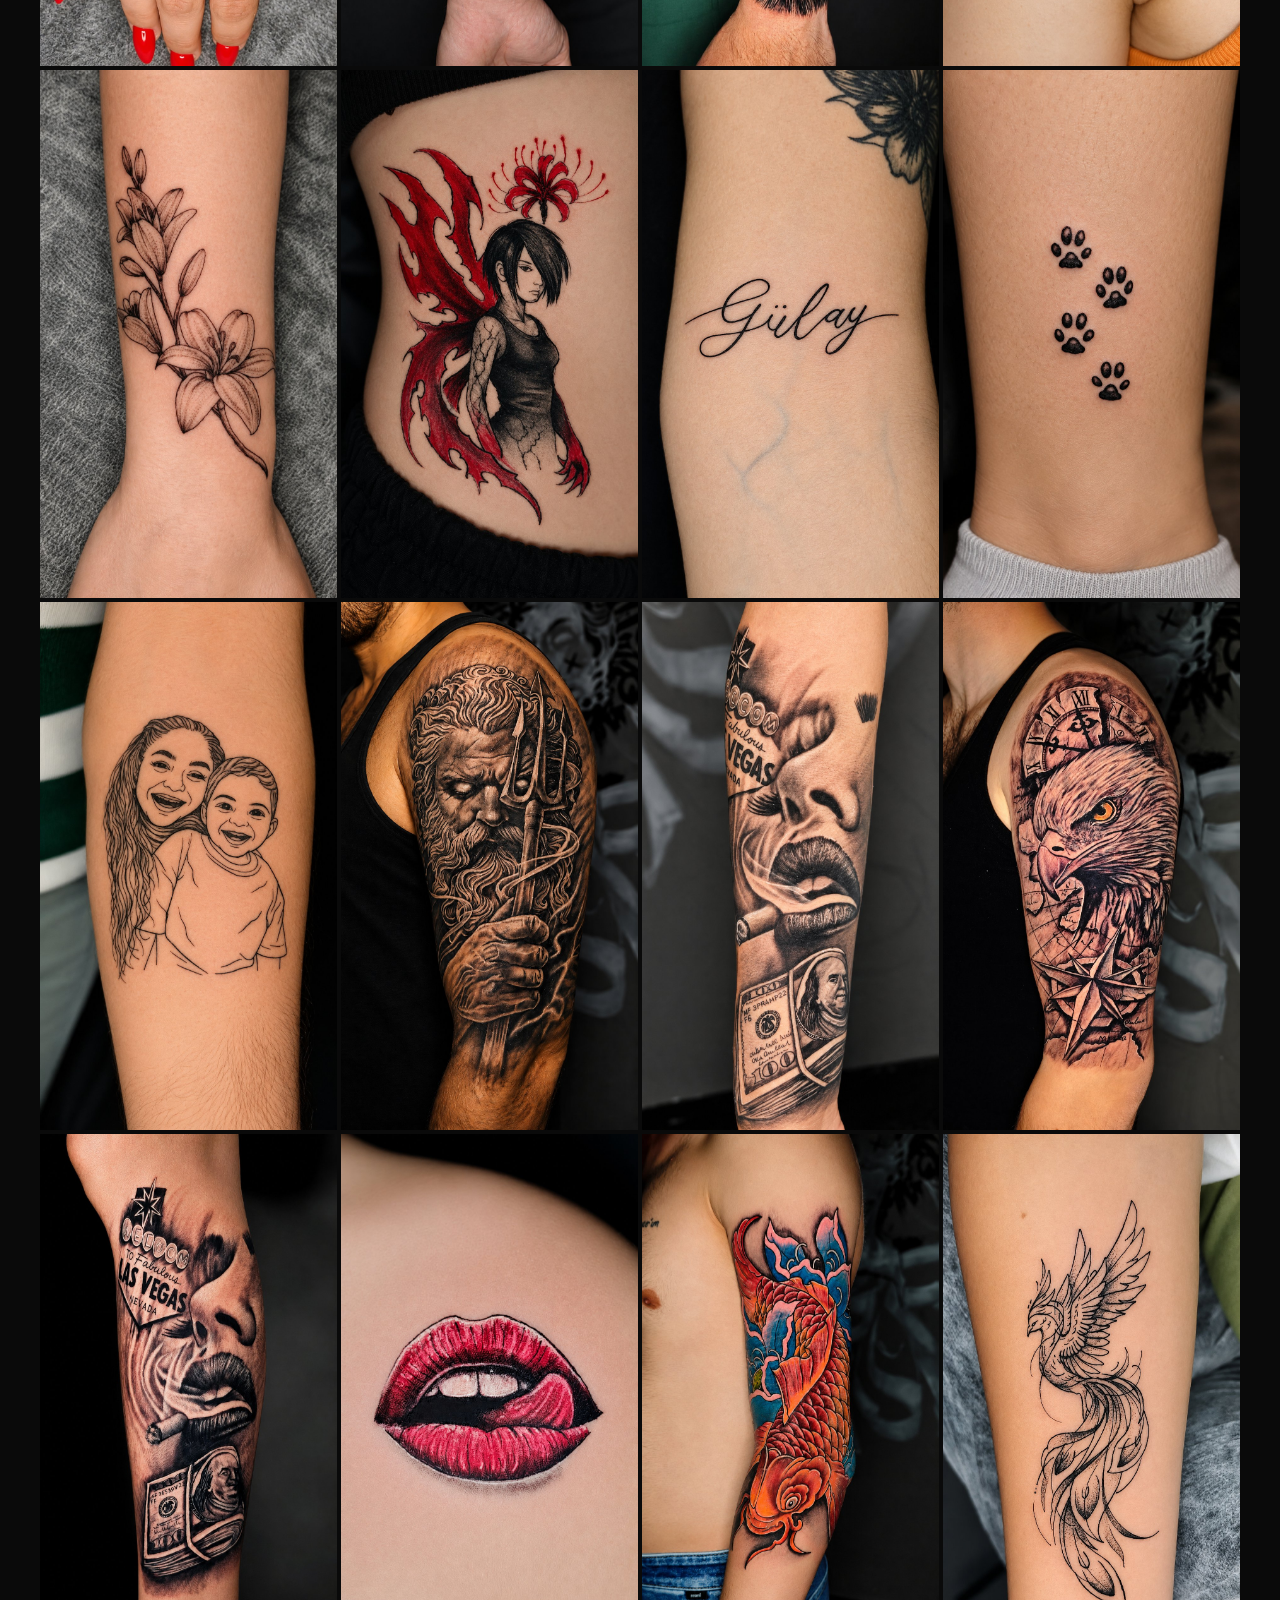
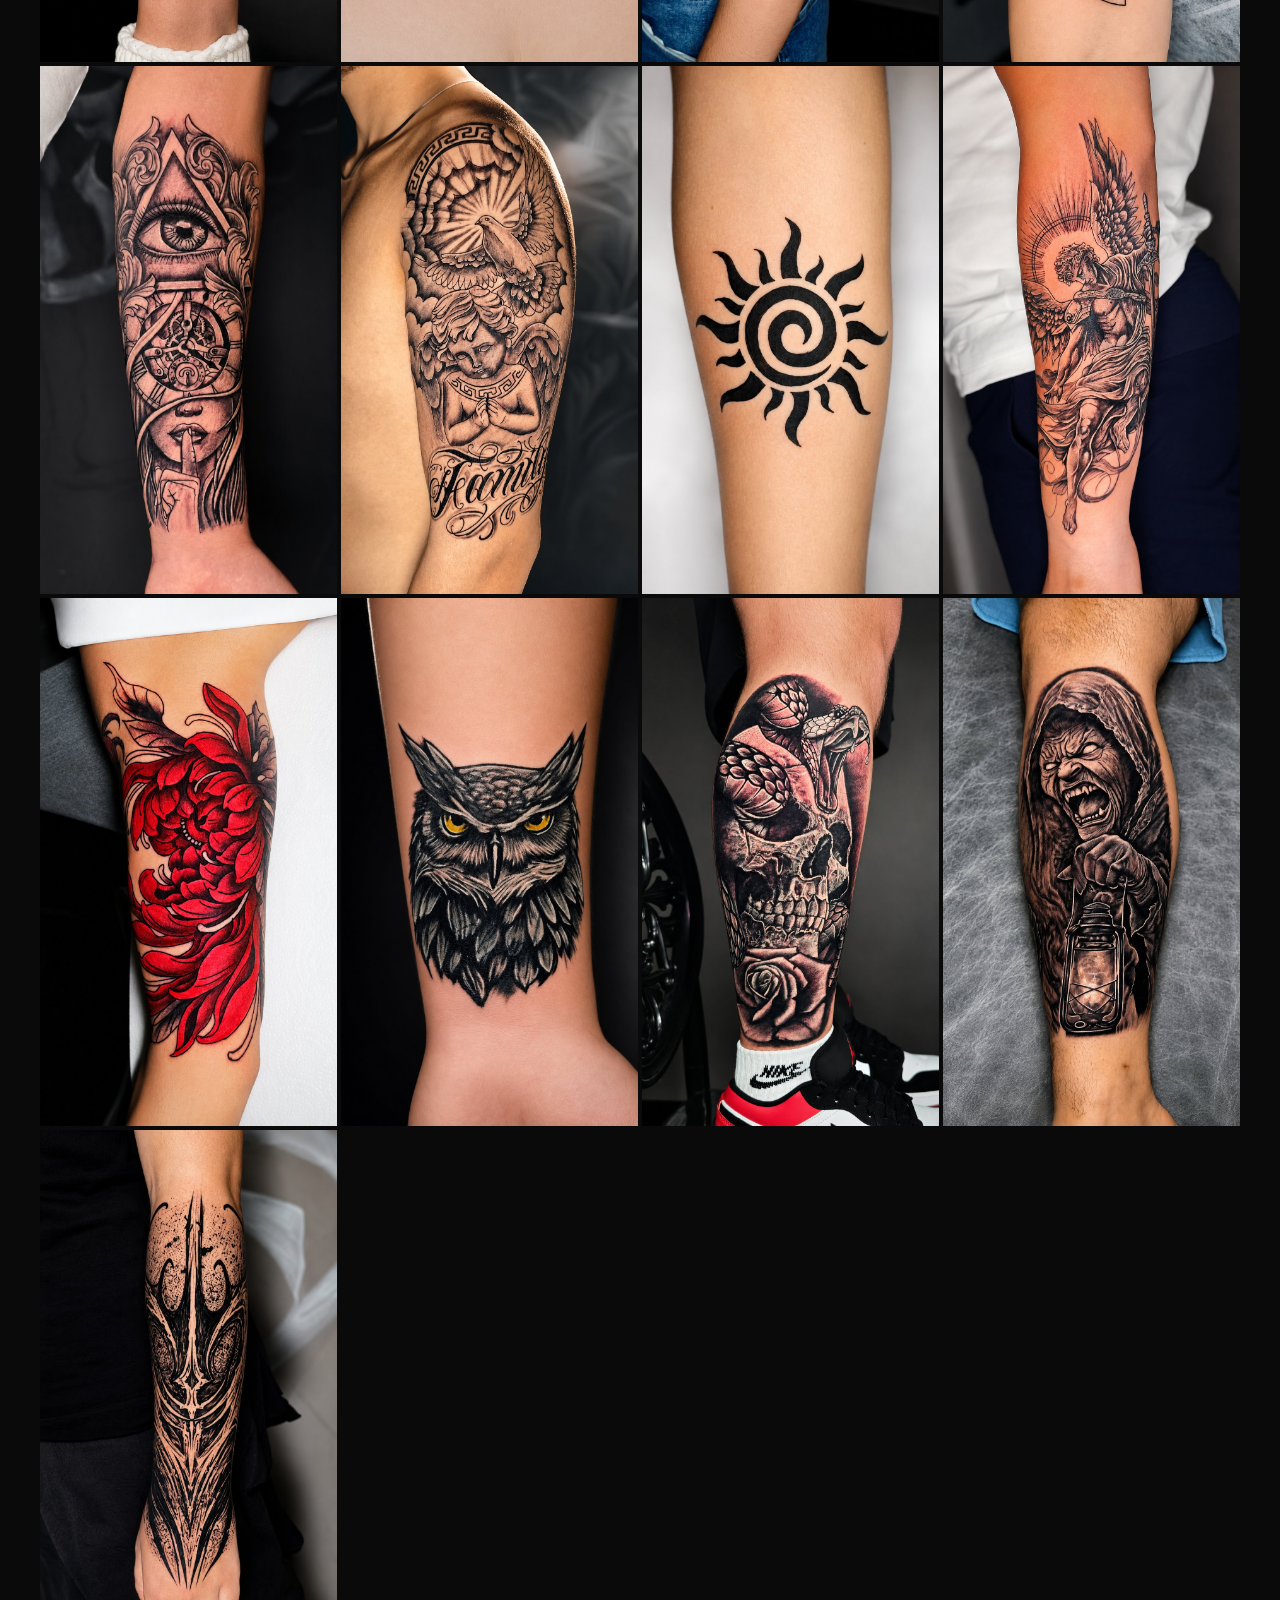
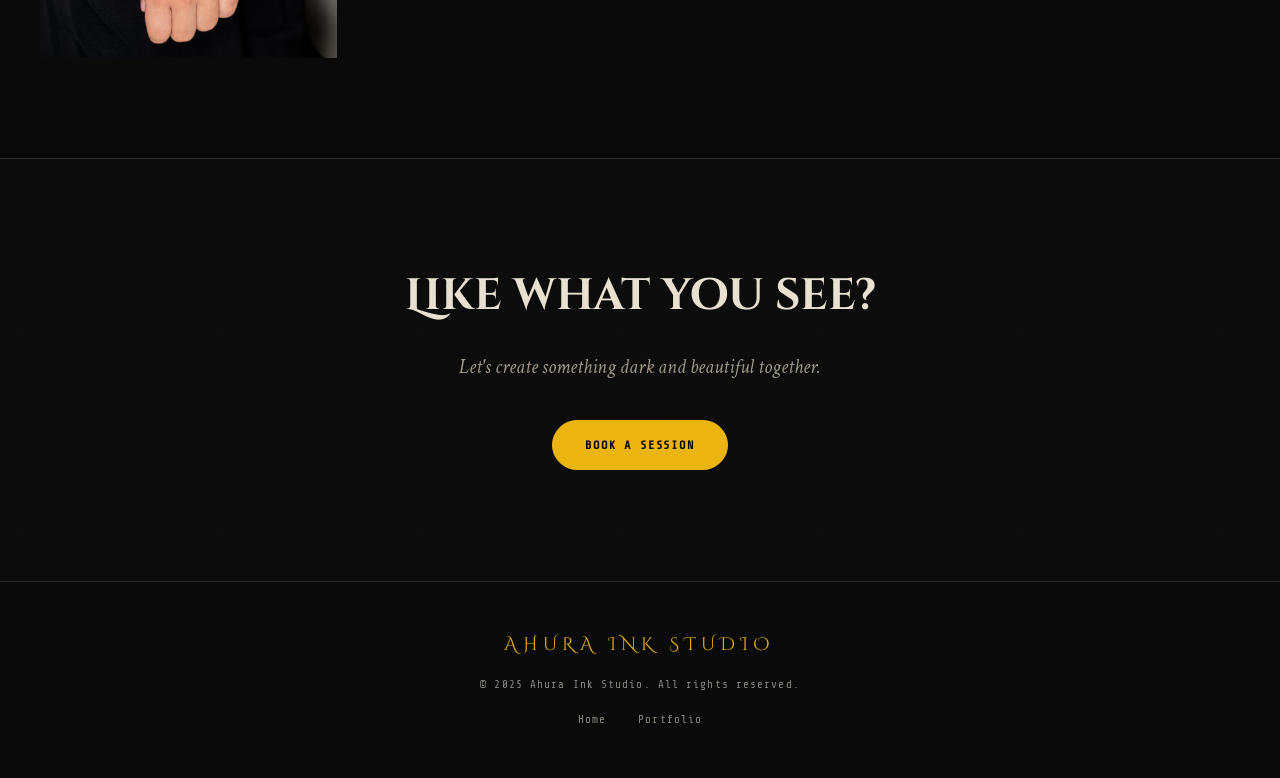
==== commit 71ebf1db: "Update portfolio.html" ====
--- a/portfolio.html
+++ b/portfolio.html
@@ -412,6 +412,7 @@
       <div class="lightbox-image" id="lightboxImage"></div>
       <div class="lightbox-info">
         <div class="lightbox-chips" id="lightboxChips"></div>
+        <h3 class="lightbox-title" id="lightboxTitle"></h3>
         <button class="btn-primary lightbox-book-btn" onclick="openBookingForm()" data-en="Book This Design" data-tr="Bu Tasarımı Rezerve Et">Book This Design</button>
       </div>
     </div>
--- a/style.css
+++ b/style.css
@@ -922,27 +922,76 @@
   display: flex; gap: 40px; align-items: center;
   cursor: default; padding: 40px; max-width: 900px;
 }
+
+/* Image frame */
 .lightbox-image {
-  height: min(70vh, 560px);
+  position: relative;
+  height: min(80vh, 640px);
   aspect-ratio: 9 / 16;
   background: var(--dark);
   border: 1px solid var(--mid);
   overflow: hidden;
   flex-shrink: 0;
+  cursor: crosshair;
 }
 .lightbox-image img {
   width: 100%; height: 100%;
   object-fit: cover; display: block;
-}
+  user-select: none; -webkit-user-select: none;
+  pointer-events: none;
+}
+
+/* ID badge — top-left over the photo */
+.lightbox-id-badge {
+  position: absolute; top: 12px; left: 12px; z-index: 10;
+  font-family: var(--font-display); font-size: 15px; color: #fff;
+  letter-spacing: .06em;
+  -webkit-text-stroke: 2px #000;
+  paint-order: stroke fill;
+  text-shadow: 0 2px 6px rgba(0,0,0,0.85);
+  pointer-events: none;
+  line-height: 1;
+}
+
+/* Magnifying glass lens (desktop) */
+.lightbox-lens {
+  position: absolute; z-index: 20;
+  width: 160px; height: 160px;
+  border-radius: 50%;
+  overflow: hidden;
+  pointer-events: none;
+  display: none; /* shown by JS on mousemove */
+  box-shadow: 0 4px 24px rgba(0,0,0,0.6);
+}
+.lightbox-lens img {
+  position: absolute; top: 0; left: 0;
+  width: 200%; height: 200%;  /* 2× the container = 2× zoom */
+  object-fit: cover;
+  pointer-events: none;
+  user-select: none;
+}
+
+/* Info panel beside the image */
 .lightbox-info {
   display: flex; flex-direction: column; gap: 16px;
 }
-.lightbox-cat {
-  font-family: var(--font-mono); font-size: 11px; letter-spacing: .2em;
-  color: var(--red);
-}
-.lightbox-title {
-  font-family: var(--font-display); font-size: 24px; color: var(--text);
+
+/* Category chips */
+.lightbox-chips {
+  display: flex; flex-wrap: wrap; gap: 8px;
+}
+.lightbox-chip {
+  font-family: var(--font-mono); font-size: 10px; letter-spacing: .1em;
+  text-transform: uppercase; color: var(--text);
+  background: rgba(0,0,0,0.30);
+  padding: 5px 12px; border-radius: 20px;
+  border: 1px solid rgba(255,255,255,0.12);
+}
+
+/* Book button — TL+TR rounded, BL+BR flat */
+.lightbox-book-btn {
+  border-radius: 50px 50px 0 0 !important;
+  width: 100%;
 }
 
 /* ===========================
@@ -1077,8 +1126,22 @@
     padding: 8px 14px;
   }
   .gallery-grid { grid-template-columns: 1fr 1fr; }
-  .lightbox-content { flex-direction: column; padding: 80px 20px 20px; }
-  .lightbox-image { width: 100%; height: auto; aspect-ratio: 9/16; max-height: 50vh; }
+  .lightbox-content {
+    flex-direction: column; padding: 72px 0 0; width: 100%;
+    gap: 12px; align-items: stretch;
+  }
+  .lightbox-image {
+    width: 100%; height: auto; aspect-ratio: 9/16;
+    /* fill up to 82% of viewport height on mobile */
+    max-height: 82svh;
+    border: none;
+    cursor: default; /* no magnifier on touch */
+  }
+  .lightbox-lens { display: none !important; }
+  .lightbox-info {
+    padding: 0 16px 24px; gap: 12px;
+  }
+  .lightbox-chips { gap: 6px; }
   .about-stats { gap: 24px; }
   .stat-num { font-size: 28px; }
 
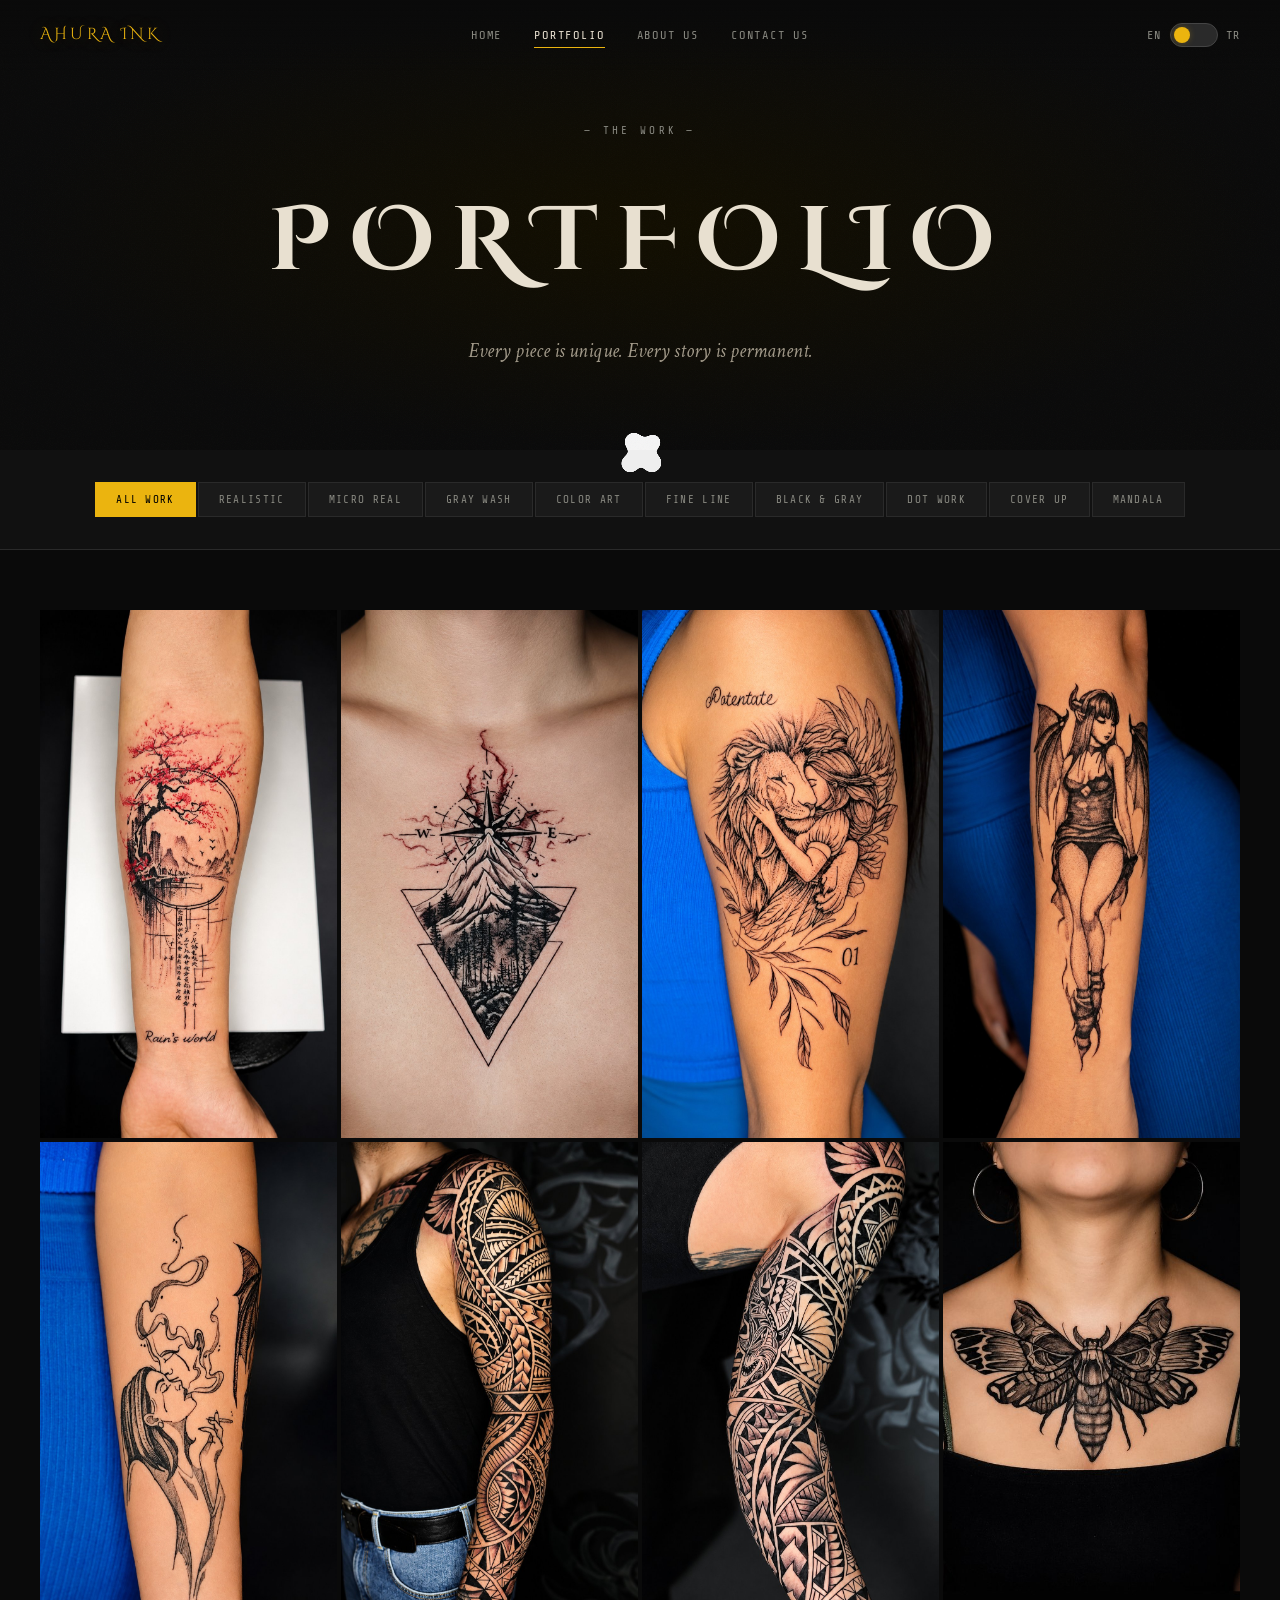
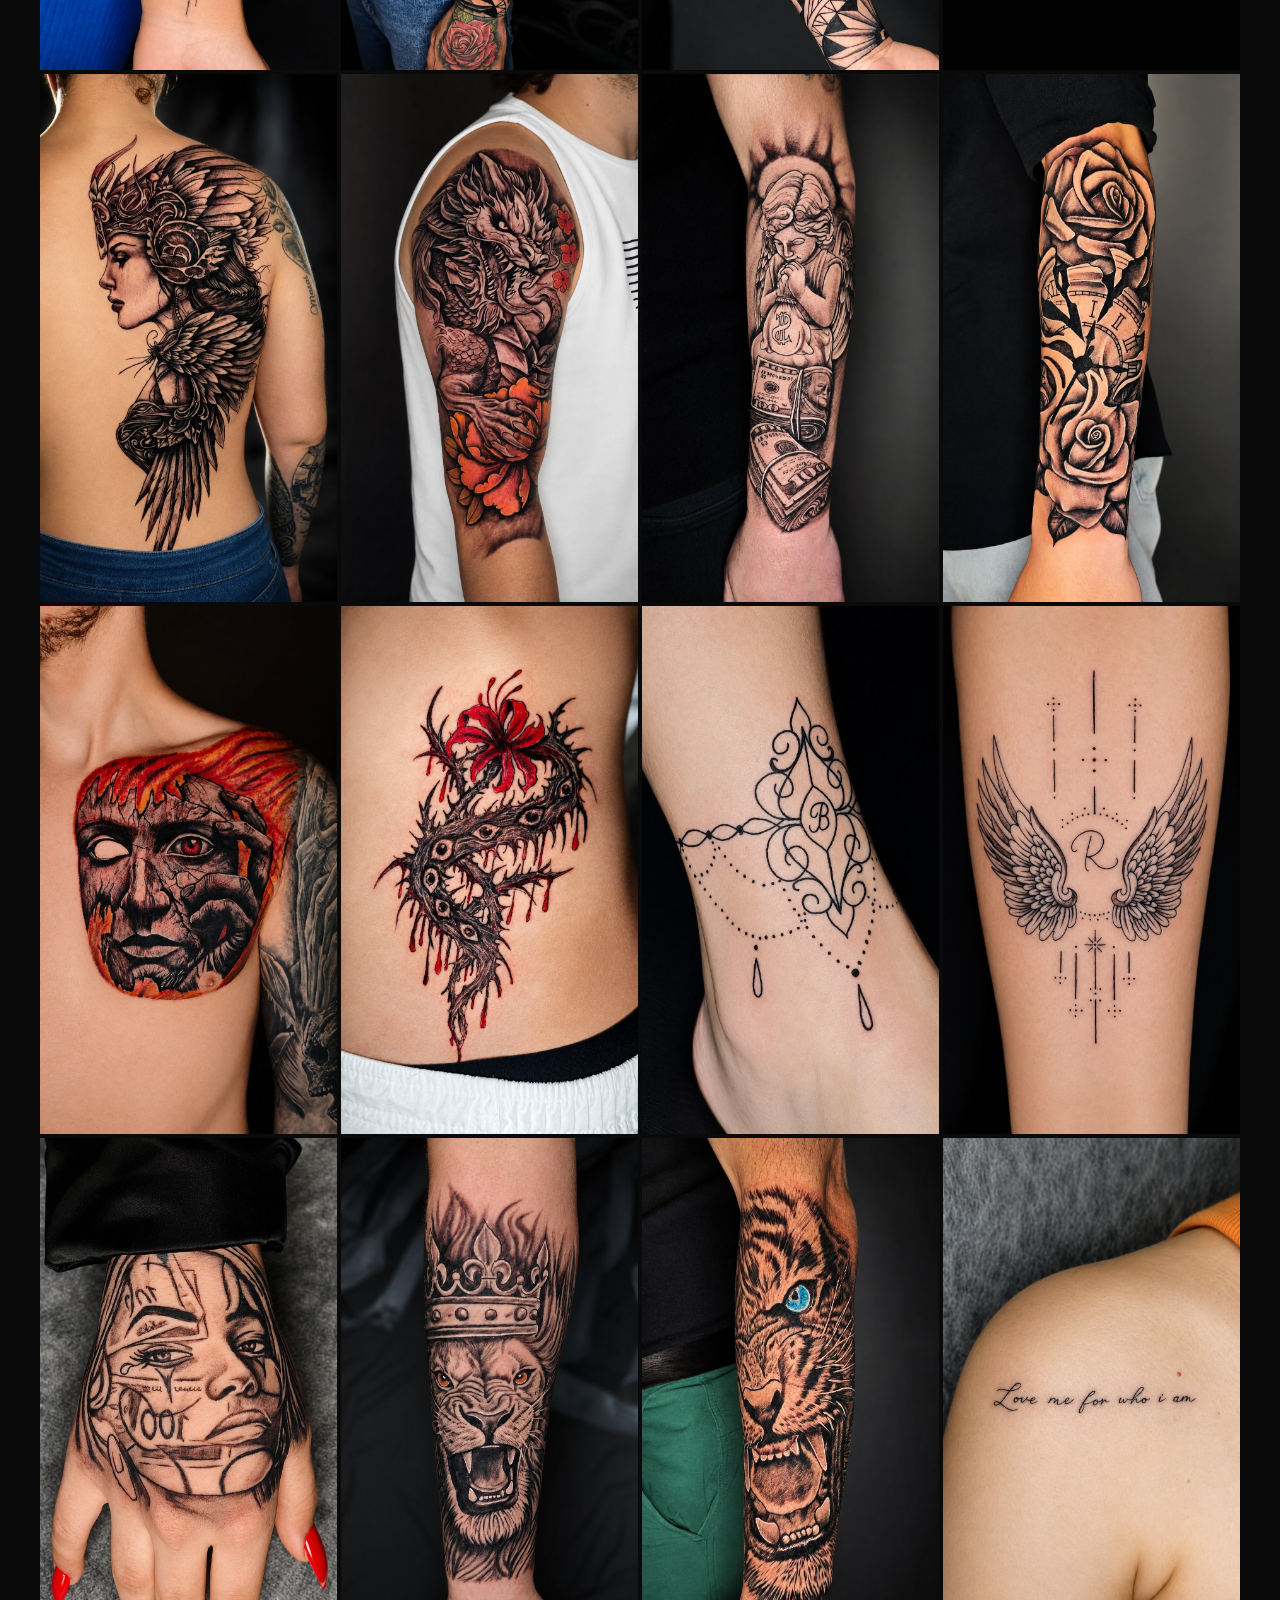
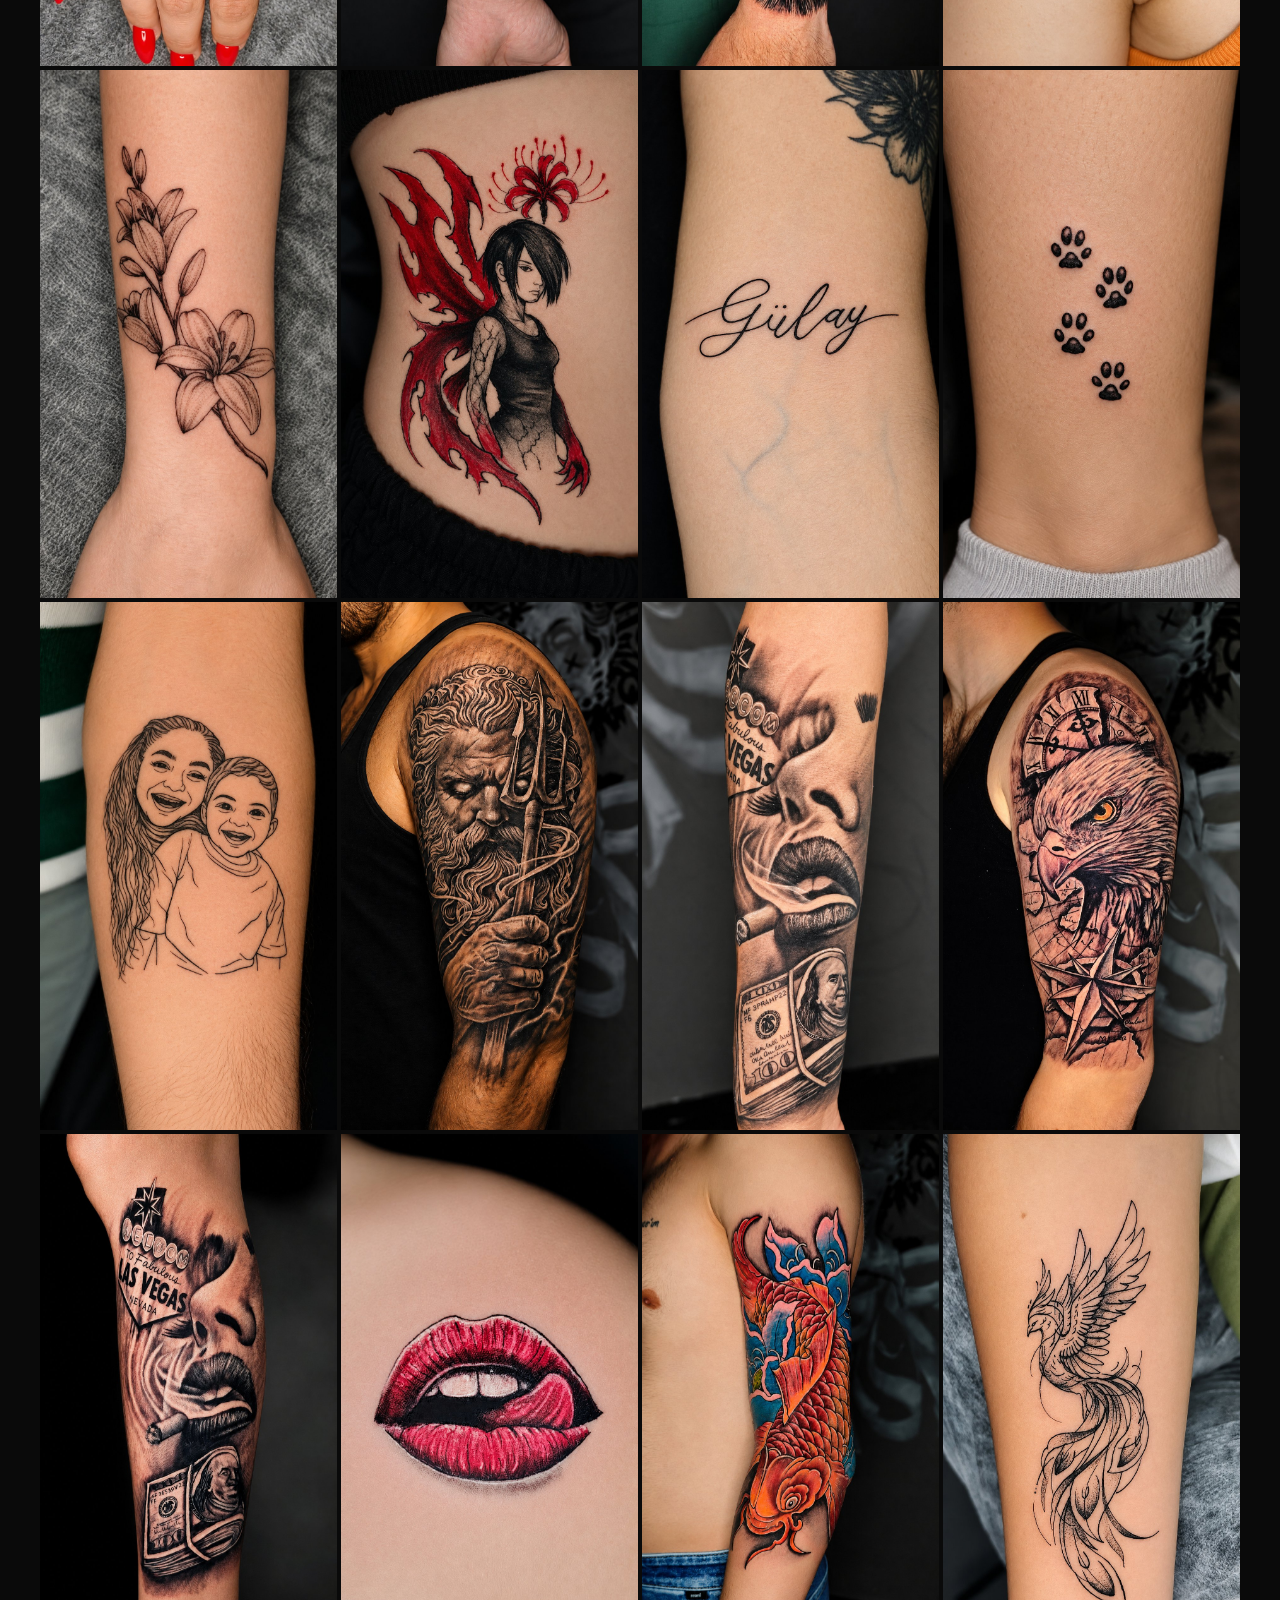
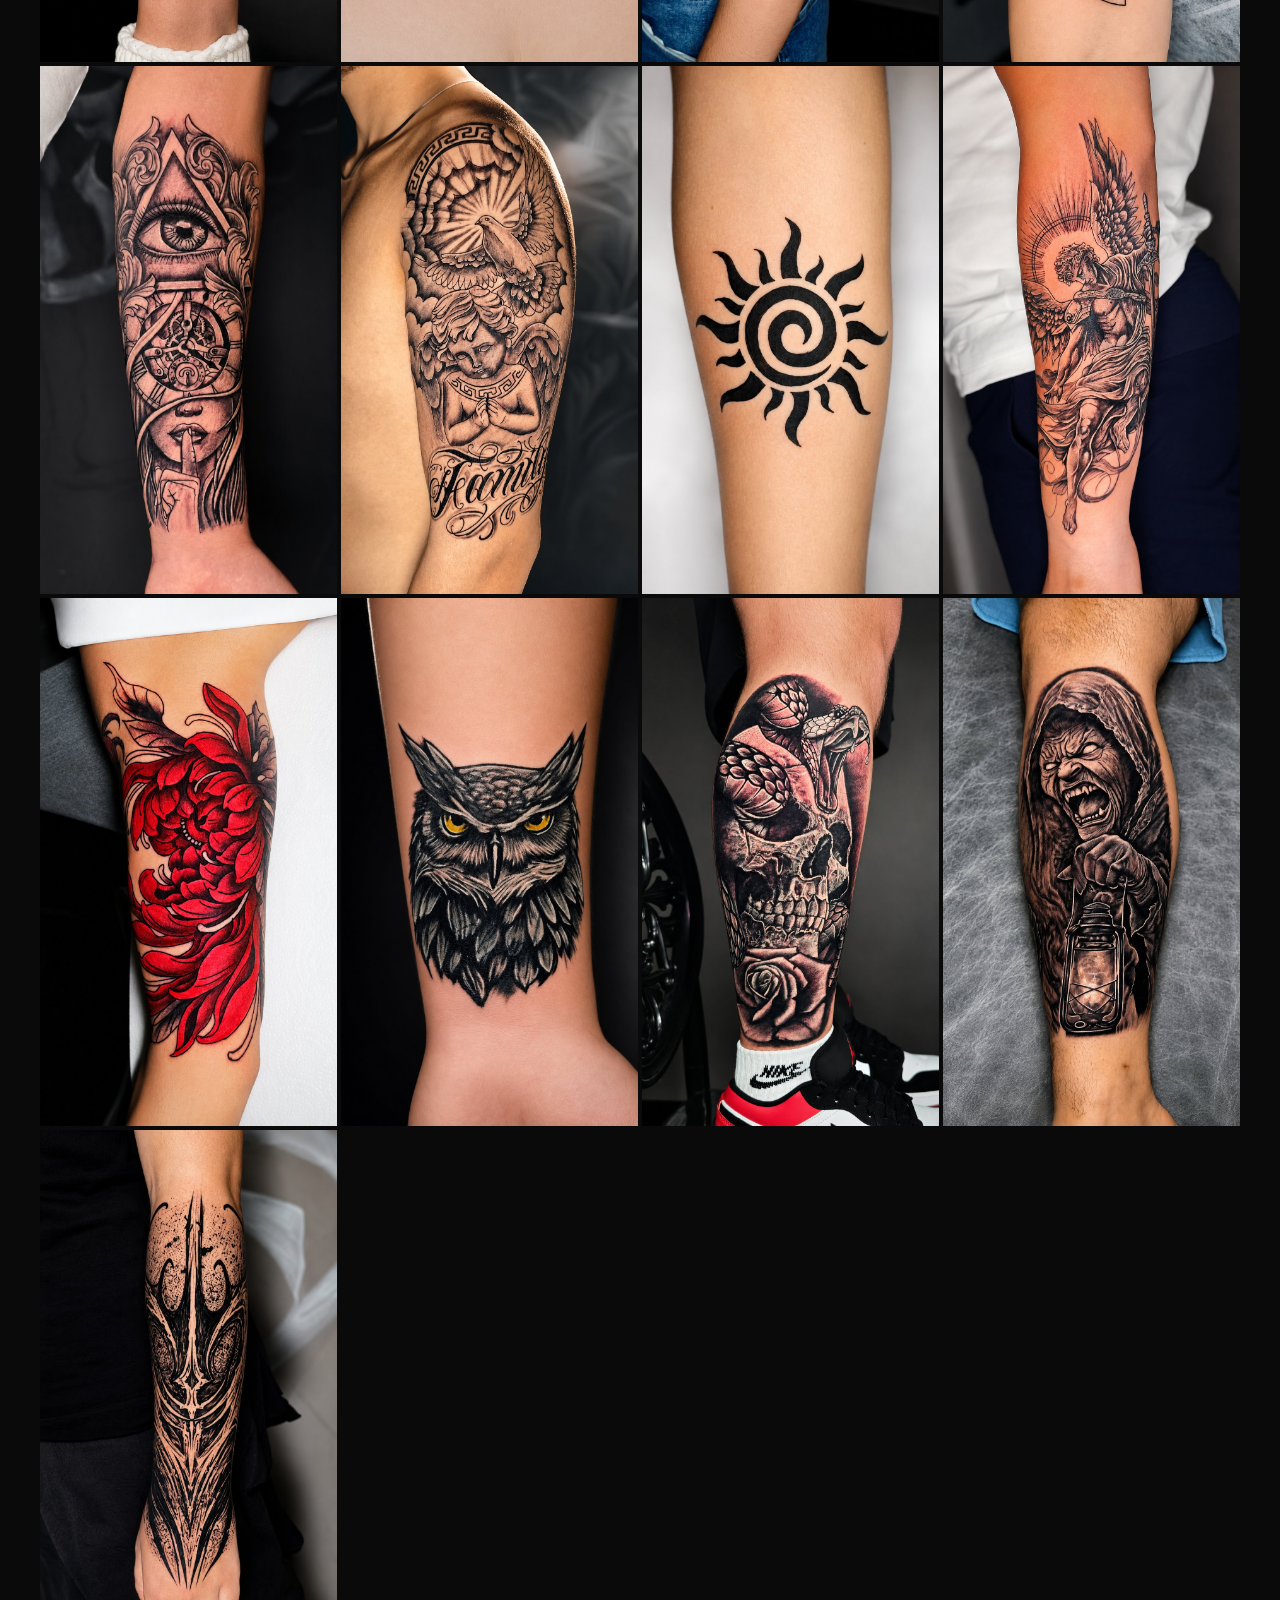
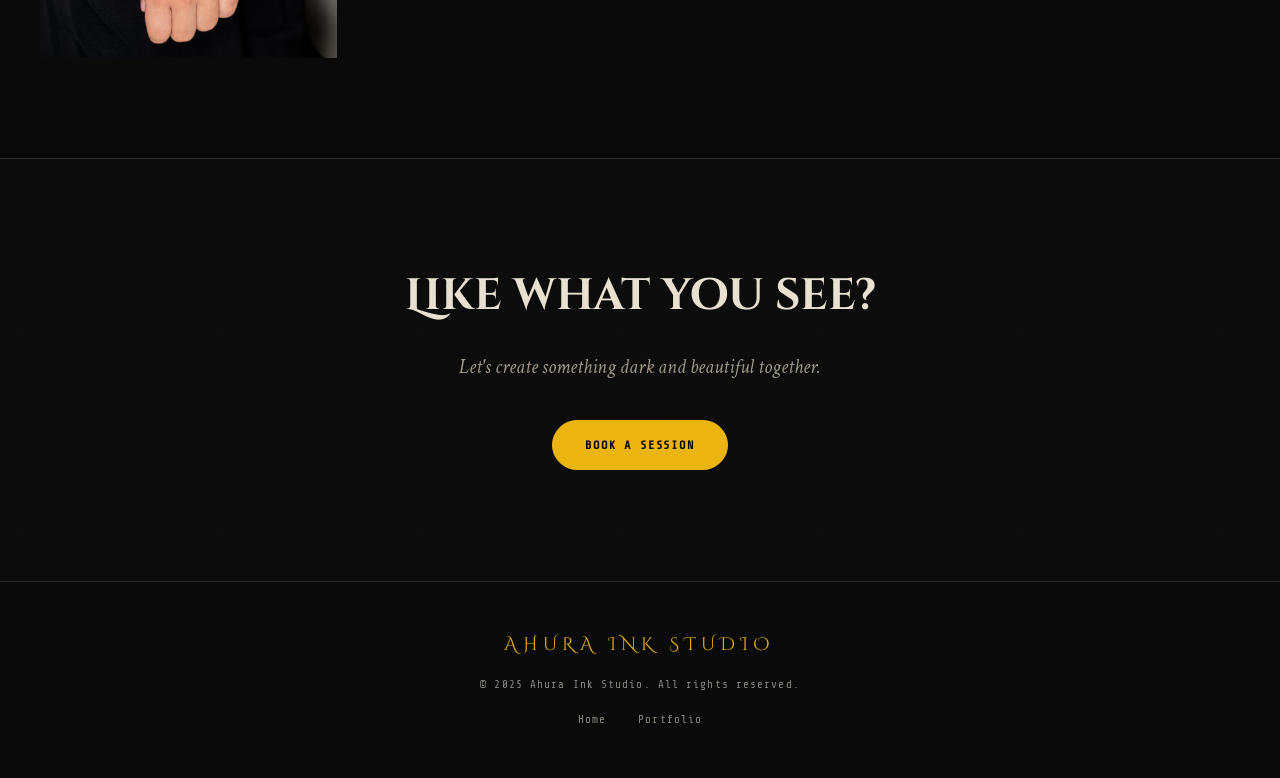
==== commit d725c339: "Update portfolio.html" ====
--- a/portfolio.html
+++ b/portfolio.html
@@ -411,7 +411,11 @@
       <!-- image + id badge + magnifier lens injected by JS -->
       <div class="lightbox-image" id="lightboxImage"></div>
       <div class="lightbox-info">
-        <div class="lightbox-chips" id="lightboxChips"></div>
+        <!-- chips + ID badge side by side (badge visible on mobile, title on desktop) -->
+        <div class="lightbox-meta-row">
+          <div class="lightbox-chips" id="lightboxChips"></div>
+          <span class="lightbox-id-badge" id="lightboxIdBadge"></span>
+        </div>
         <h3 class="lightbox-title" id="lightboxTitle"></h3>
         <button class="btn-primary lightbox-book-btn" onclick="openBookingForm()" data-en="Book This Design" data-tr="Bu Tasarımı Rezerve Et">Book This Design</button>
       </div>
--- a/style.css
+++ b/style.css
@@ -831,7 +831,7 @@
   padding: 10px 20px; cursor: pointer; transition: all .2s;
 }
 .filter-btn:hover { border-color: var(--red); color: var(--text); }
-.filter-btn.active { background: var(--red); border-color: var(--red); color: #fff; }
+.filter-btn.active { background: var(--red); border-color: var(--red); color: #000; }
 
 /* ===========================
    GALLERY
@@ -941,8 +941,9 @@
   pointer-events: none;
 }
 
-/* ID badge — top-left over the photo */
+/* ID badge — top-left over the photo (mobile only; hidden on desktop) */
 .lightbox-id-badge {
+  display: none; /* shown on mobile via media query */
   position: absolute; top: 12px; left: 12px; z-index: 10;
   font-family: var(--font-display); font-size: 15px; color: #fff;
   letter-spacing: .06em;
@@ -953,27 +954,26 @@
   line-height: 1;
 }
 
-/* Magnifying glass lens (desktop) */
+/* Magnifying glass lens (desktop only) — background-image based */
 .lightbox-lens {
   position: absolute; z-index: 20;
   width: 160px; height: 160px;
   border-radius: 50%;
-  overflow: hidden;
   pointer-events: none;
   display: none; /* shown by JS on mousemove */
   box-shadow: 0 4px 24px rgba(0,0,0,0.6);
-}
-.lightbox-lens img {
-  position: absolute; top: 0; left: 0;
-  width: 200%; height: 200%;  /* 2× the container = 2× zoom */
-  object-fit: cover;
-  pointer-events: none;
-  user-select: none;
+  background-repeat: no-repeat;
+  /* no overflow:hidden needed — background is clipped to border-box */
 }
 
 /* Info panel beside the image */
 .lightbox-info {
   display: flex; flex-direction: column; gap: 16px;
+}
+
+/* Design ID title (desktop) */
+.lightbox-title {
+  font-family: var(--font-display); font-size: 24px; color: var(--text);
 }
 
 /* Category chips */
@@ -988,10 +988,10 @@
   border: 1px solid rgba(255,255,255,0.12);
 }
 
-/* Book button — TL+TR rounded, BL+BR flat */
+/* Book button — desktop: fully rounded like other buttons */
 .lightbox-book-btn {
-  border-radius: 50px 50px 0 0 !important;
   width: 100%;
+  /* inherits border-radius: 50px from .btn-primary */
 }
 
 /* ===========================
@@ -1126,22 +1126,45 @@
     padding: 8px 14px;
   }
   .gallery-grid { grid-template-columns: 1fr 1fr; }
+  /* Lightbox — full-screen on mobile */
+  .lightbox { align-items: stretch; justify-content: stretch; }
   .lightbox-content {
-    flex-direction: column; padding: 72px 0 0; width: 100%;
-    gap: 12px; align-items: stretch;
-  }
+    flex-direction: column; padding: 0;
+    width: 100vw; height: 100vh;
+    position: relative; gap: 0; align-items: stretch;
+    overflow: hidden;
+  }
+  /* Image fills entire screen */
   .lightbox-image {
-    width: 100%; height: auto; aspect-ratio: 9/16;
-    /* fill up to 82% of viewport height on mobile */
-    max-height: 82svh;
-    border: none;
-    cursor: default; /* no magnifier on touch */
-  }
+    position: absolute; inset: 0;
+    width: 100%; height: 100%;
+    aspect-ratio: unset; max-height: none;
+    border: none; cursor: default;
+  }
+  /* Close button sits above image */
+  .lightbox-close {
+    position: fixed; top: 20px; right: 20px;
+    z-index: 1001;
+  }
+  /* No magnifier on touch */
   .lightbox-lens { display: none !important; }
+  /* Show ID badge overlaid on photo — match desktop title size */
+  .lightbox-id-badge { display: block; font-size: 24px; }
+  /* Hide desktop title on mobile */
+  .lightbox-title { display: none; }
+  /* Info panel: overlaid at the very bottom */
   .lightbox-info {
-    padding: 0 16px 24px; gap: 12px;
-  }
-  .lightbox-chips { gap: 6px; }
+    position: absolute; bottom: 0; left: 0; right: 0; z-index: 10;
+    padding: 60px 0 0;
+    background: linear-gradient(to top, rgba(0,0,0,0.88) 55%, transparent 100%);
+    gap: 10px;
+  }
+  .lightbox-chips { gap: 6px; padding: 0 14px; }
+  /* Button: TL+TR rounded, flush to bottom edge */
+  .lightbox-book-btn {
+    border-radius: 50px 50px 0 0 !important;
+    margin: 0; display: block; width: 100%;
+  }
   .about-stats { gap: 24px; }
   .stat-num { font-size: 28px; }
 
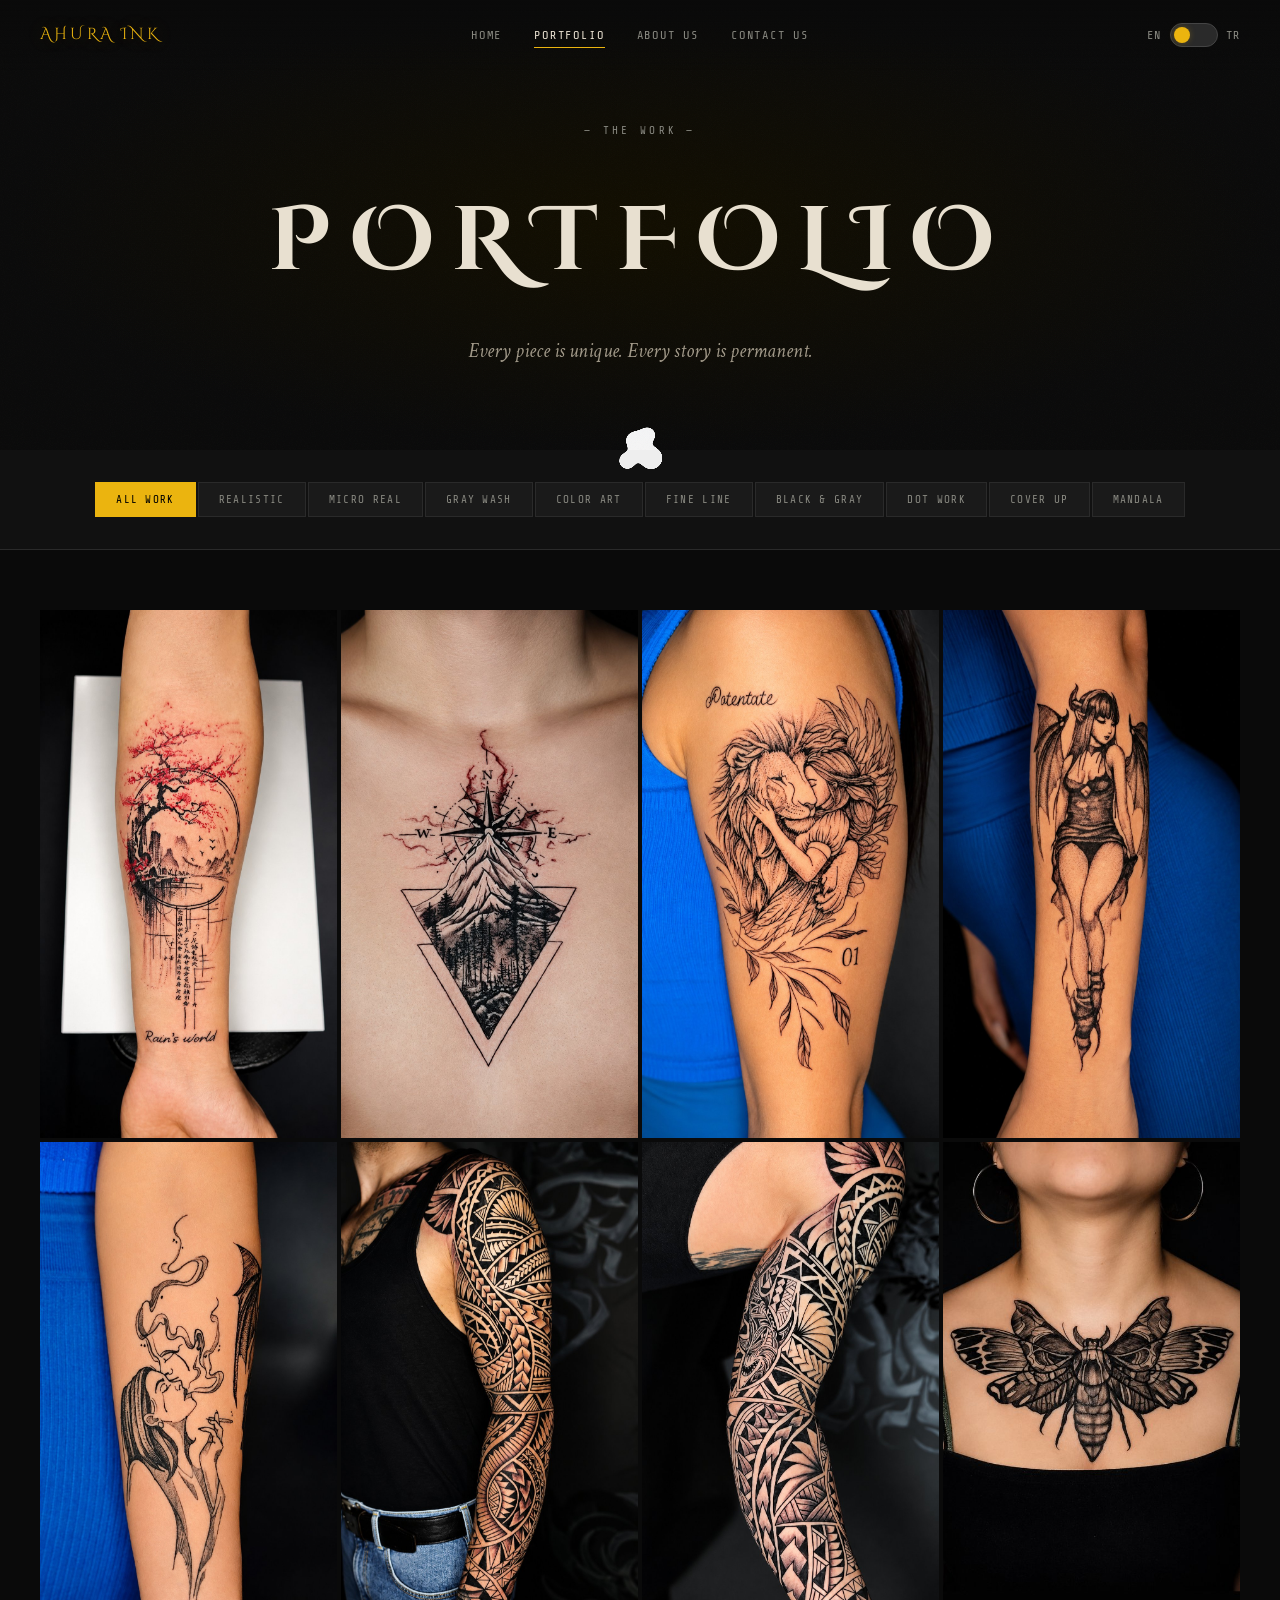
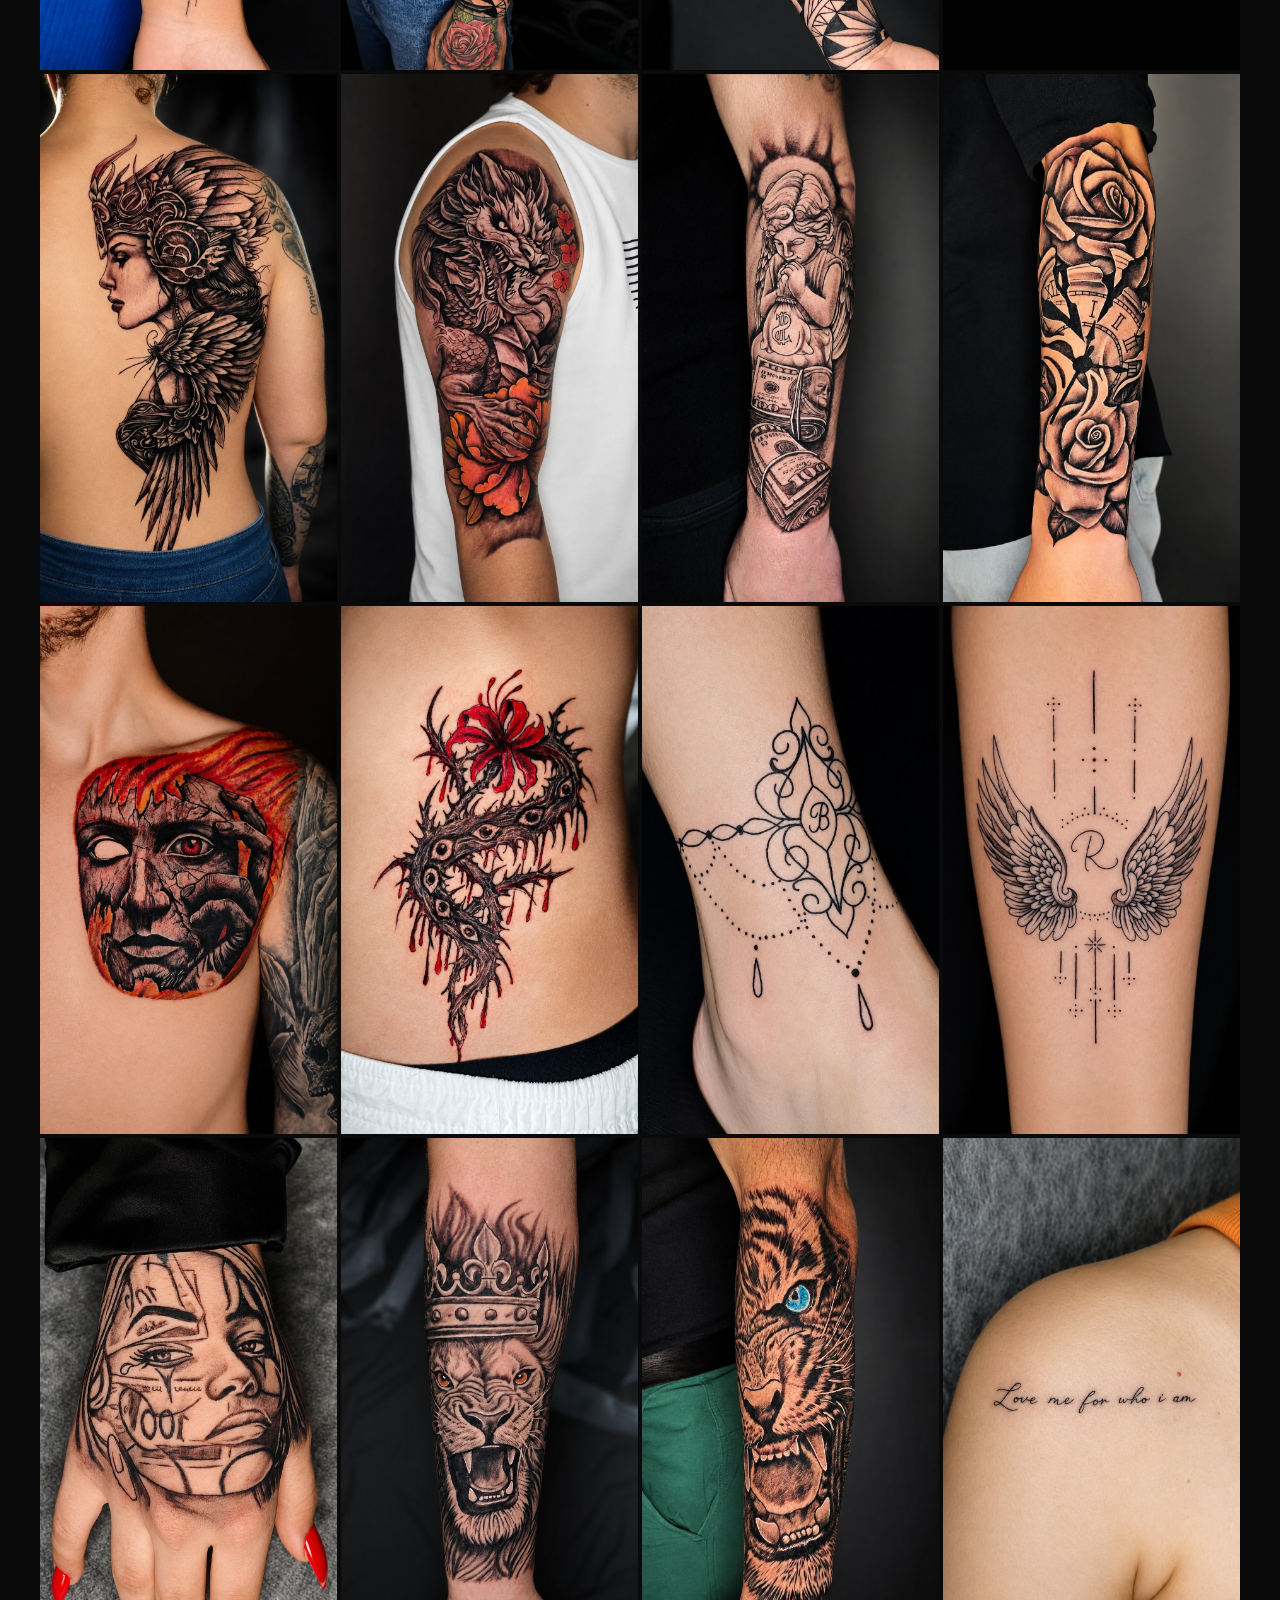
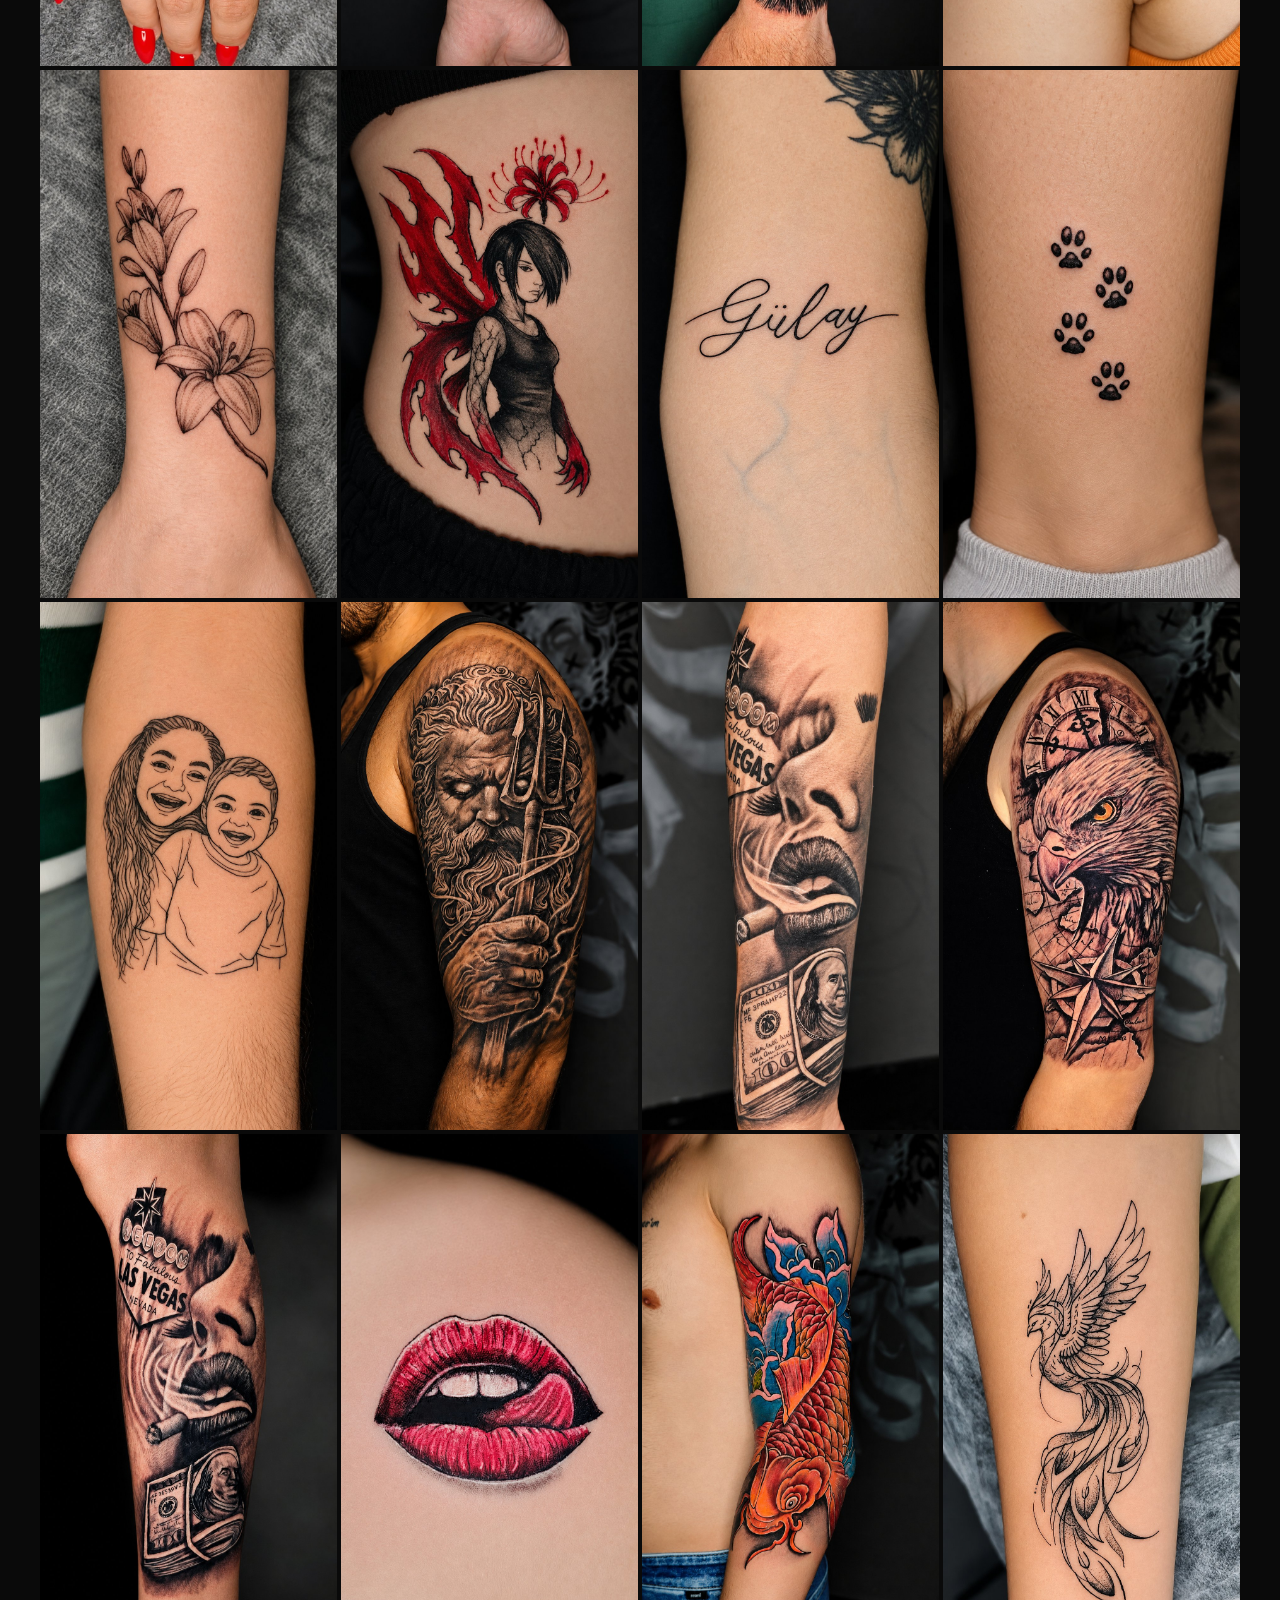
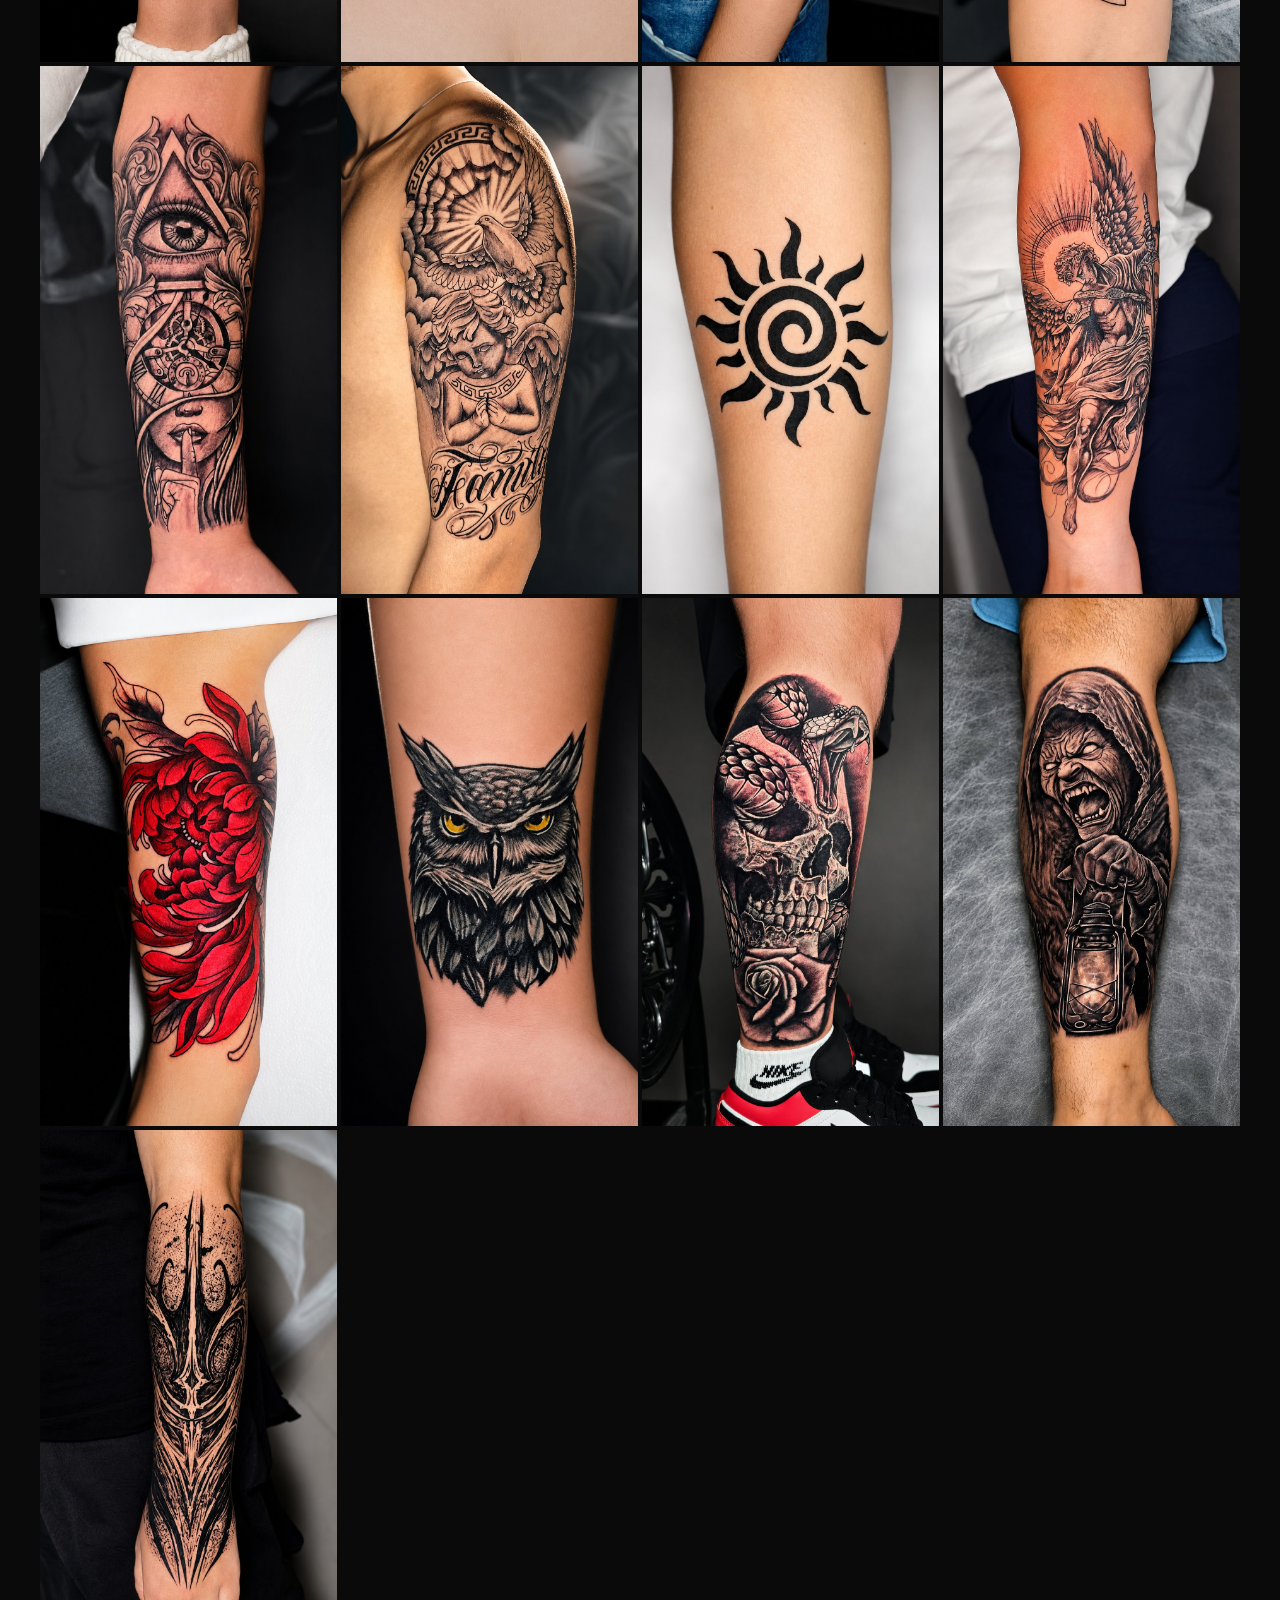
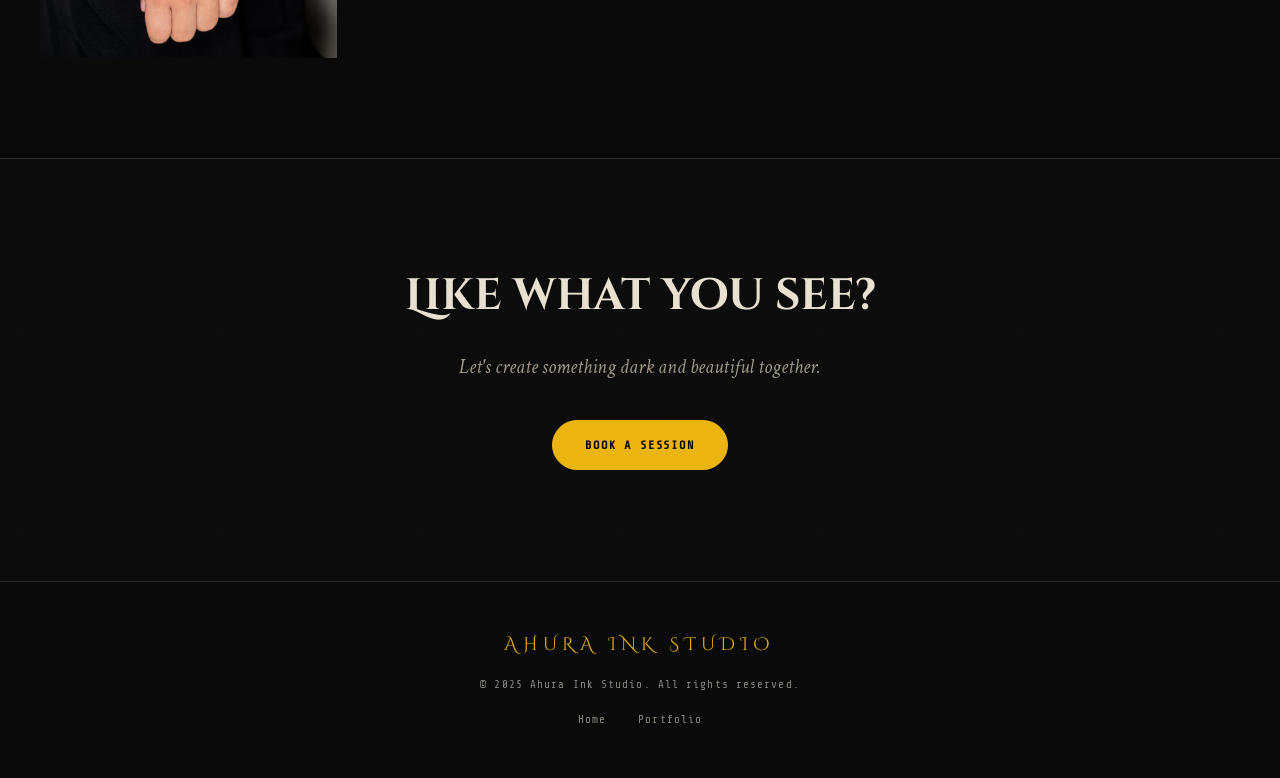
==== commit 552a6e5f: "Update portfolio.html" ====
--- a/portfolio.html
+++ b/portfolio.html
@@ -406,6 +406,8 @@
 
   <!-- LIGHTBOX -->
   <div class="lightbox" id="lightbox" onclick="closeLightbox()">
+    <!-- Lens floats over the whole lightbox at fixed position — not clipped by image frame -->
+    <div class="lightbox-lens" id="lightboxLens"></div>
     <button class="lightbox-close" onclick="closeLightbox()">✕</button>
     <div class="lightbox-content" onclick="event.stopPropagation()">
       <!-- image + id badge + magnifier lens injected by JS -->
--- a/style.css
+++ b/style.css
@@ -913,6 +913,7 @@
 }
 .lightbox.open { display: flex; animation: fadeIn .3s ease; }
 .lightbox-close {
+  display: none; /* desktop: no close button — click the dark overlay to close */
   position: absolute; top: 24px; right: 32px;
   background: none; border: none; color: var(--text);
   font-size: 24px; cursor: pointer; opacity: 0.6; transition: opacity .2s;
@@ -941,17 +942,18 @@
   pointer-events: none;
 }
 
-/* ID badge — top-left over the photo (mobile only; hidden on desktop) */
+/* ID badge — sits in info panel beside chips (mobile only; desktop uses lightbox-title) */
 .lightbox-id-badge {
   display: none; /* shown on mobile via media query */
-  position: absolute; top: 12px; left: 12px; z-index: 10;
-  font-family: var(--font-display); font-size: 15px; color: #fff;
-  letter-spacing: .06em;
-  -webkit-text-stroke: 2px #000;
-  paint-order: stroke fill;
-  text-shadow: 0 2px 6px rgba(0,0,0,0.85);
-  pointer-events: none;
-  line-height: 1;
+  font-family: var(--font-display); font-size: 24px; color: var(--text);
+  letter-spacing: .06em; line-height: 1;
+  flex-shrink: 0; white-space: nowrap;
+}
+
+/* Row that holds chips + ID badge */
+.lightbox-meta-row {
+  display: flex; align-items: flex-end;
+  justify-content: space-between; gap: 12px;
 }
 
 /* Magnifying glass lens (desktop only) — background-image based */
@@ -986,6 +988,13 @@
   background: rgba(0,0,0,0.30);
   padding: 5px 12px; border-radius: 20px;
   border: 1px solid rgba(255,255,255,0.12);
+  cursor: pointer;
+  transition: background .2s, border-color .2s;
+}
+.lightbox-chip:hover {
+  background: rgba(235,180,15,0.15);
+  border-color: rgba(235,180,15,0.4);
+  color: var(--red);
 }
 
 /* Book button — desktop: fully rounded like other buttons */
@@ -1141,26 +1150,33 @@
     aspect-ratio: unset; max-height: none;
     border: none; cursor: default;
   }
-  /* Close button sits above image */
+  /* Close button visible above everything */
   .lightbox-close {
+    display: block;
     position: fixed; top: 20px; right: 20px;
     z-index: 1001;
   }
   /* No magnifier on touch */
   .lightbox-lens { display: none !important; }
-  /* Show ID badge overlaid on photo — match desktop title size */
-  .lightbox-id-badge { display: block; font-size: 24px; }
+  /* Show ID badge in info panel beside chips */
+  .lightbox-id-badge { display: block; }
   /* Hide desktop title on mobile */
   .lightbox-title { display: none; }
-  /* Info panel: overlaid at the very bottom */
+  /* Info panel: gradient overlay at very bottom */
   .lightbox-info {
     position: absolute; bottom: 0; left: 0; right: 0; z-index: 10;
     padding: 60px 0 0;
     background: linear-gradient(to top, rgba(0,0,0,0.88) 55%, transparent 100%);
     gap: 10px;
   }
-  .lightbox-chips { gap: 6px; padding: 0 14px; }
-  /* Button: TL+TR rounded, flush to bottom edge */
+  /* Chips: wrap up to 3 rows max */
+  .lightbox-chips {
+    gap: 6px; flex-wrap: wrap;
+    max-height: calc(3 * 26px + 2 * 6px); overflow: hidden;
+  }
+  /* Meta row: chips on left, ID on right, with side padding */
+  .lightbox-meta-row { padding: 0 14px; align-items: center; }
+  /* Button: TL+TR rounded, flush to bottom edge, no gap */
   .lightbox-book-btn {
     border-radius: 50px 50px 0 0 !important;
     margin: 0; display: block; width: 100%;
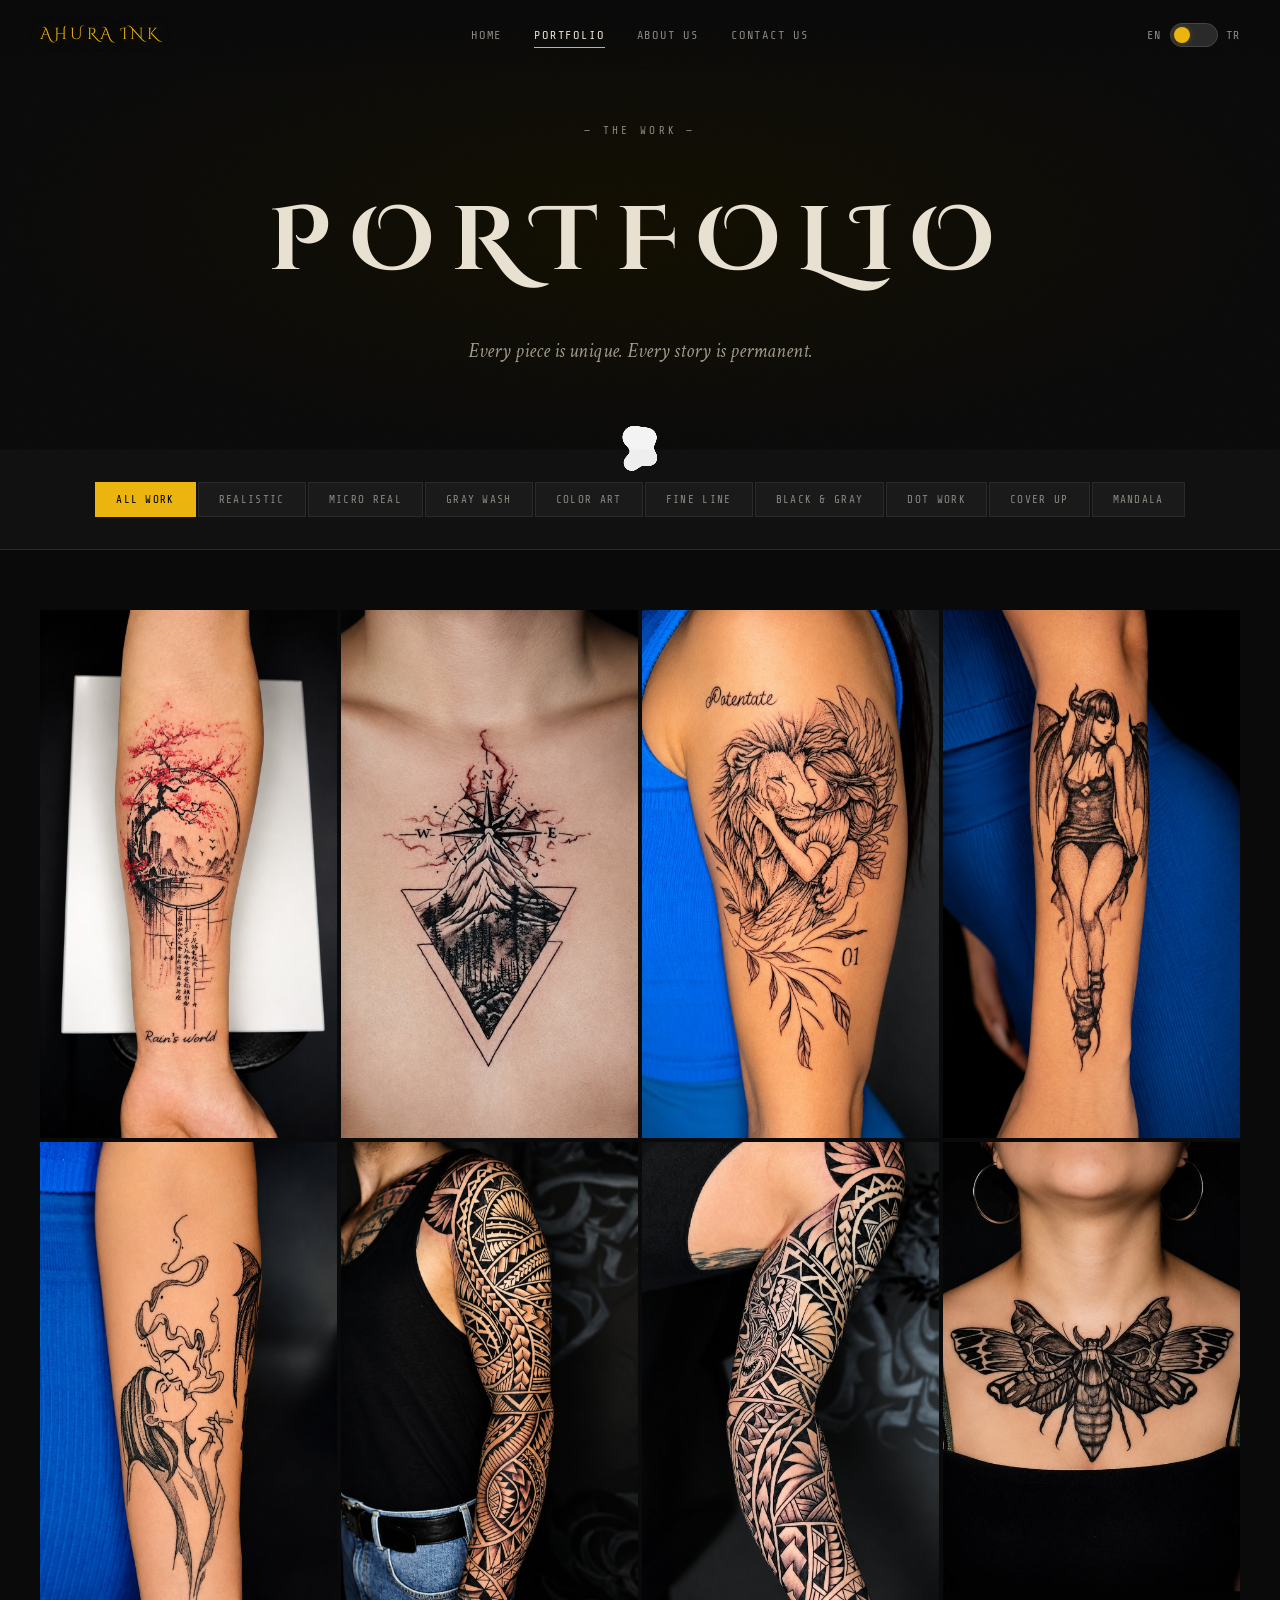
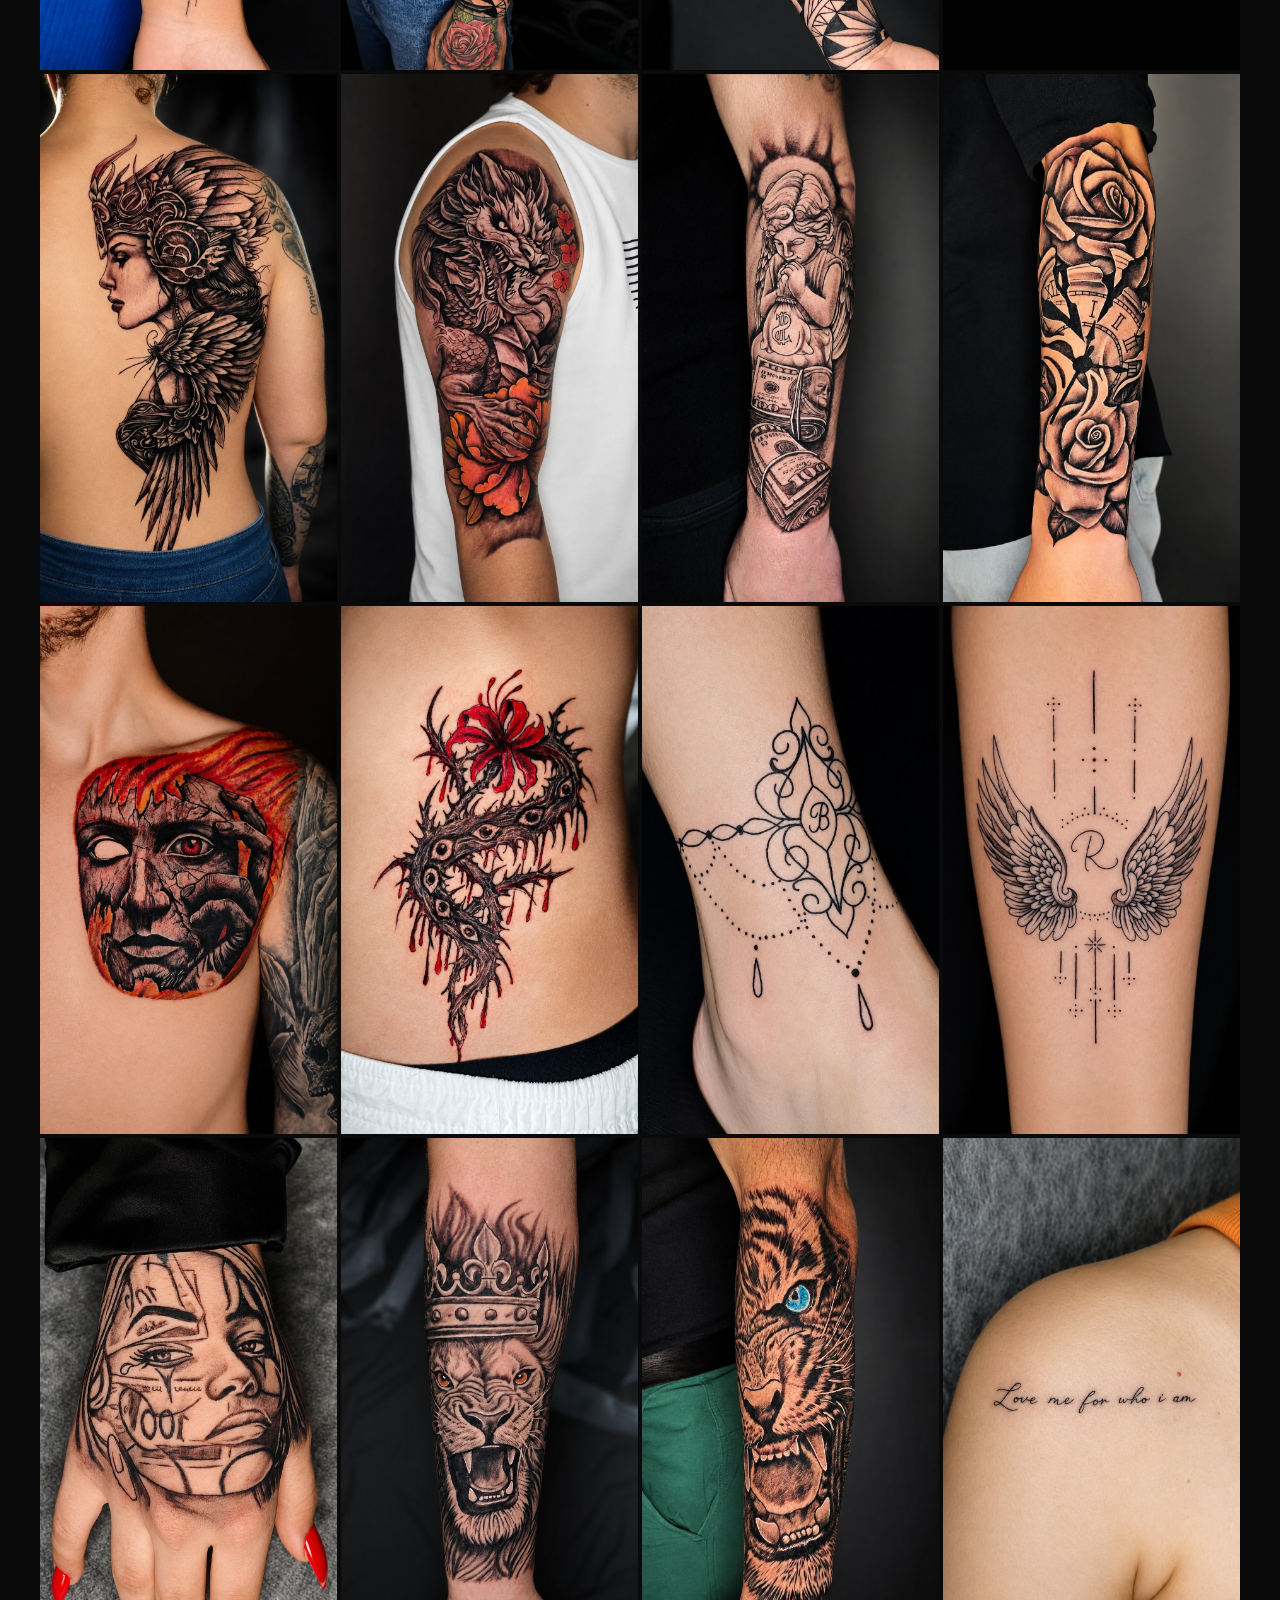
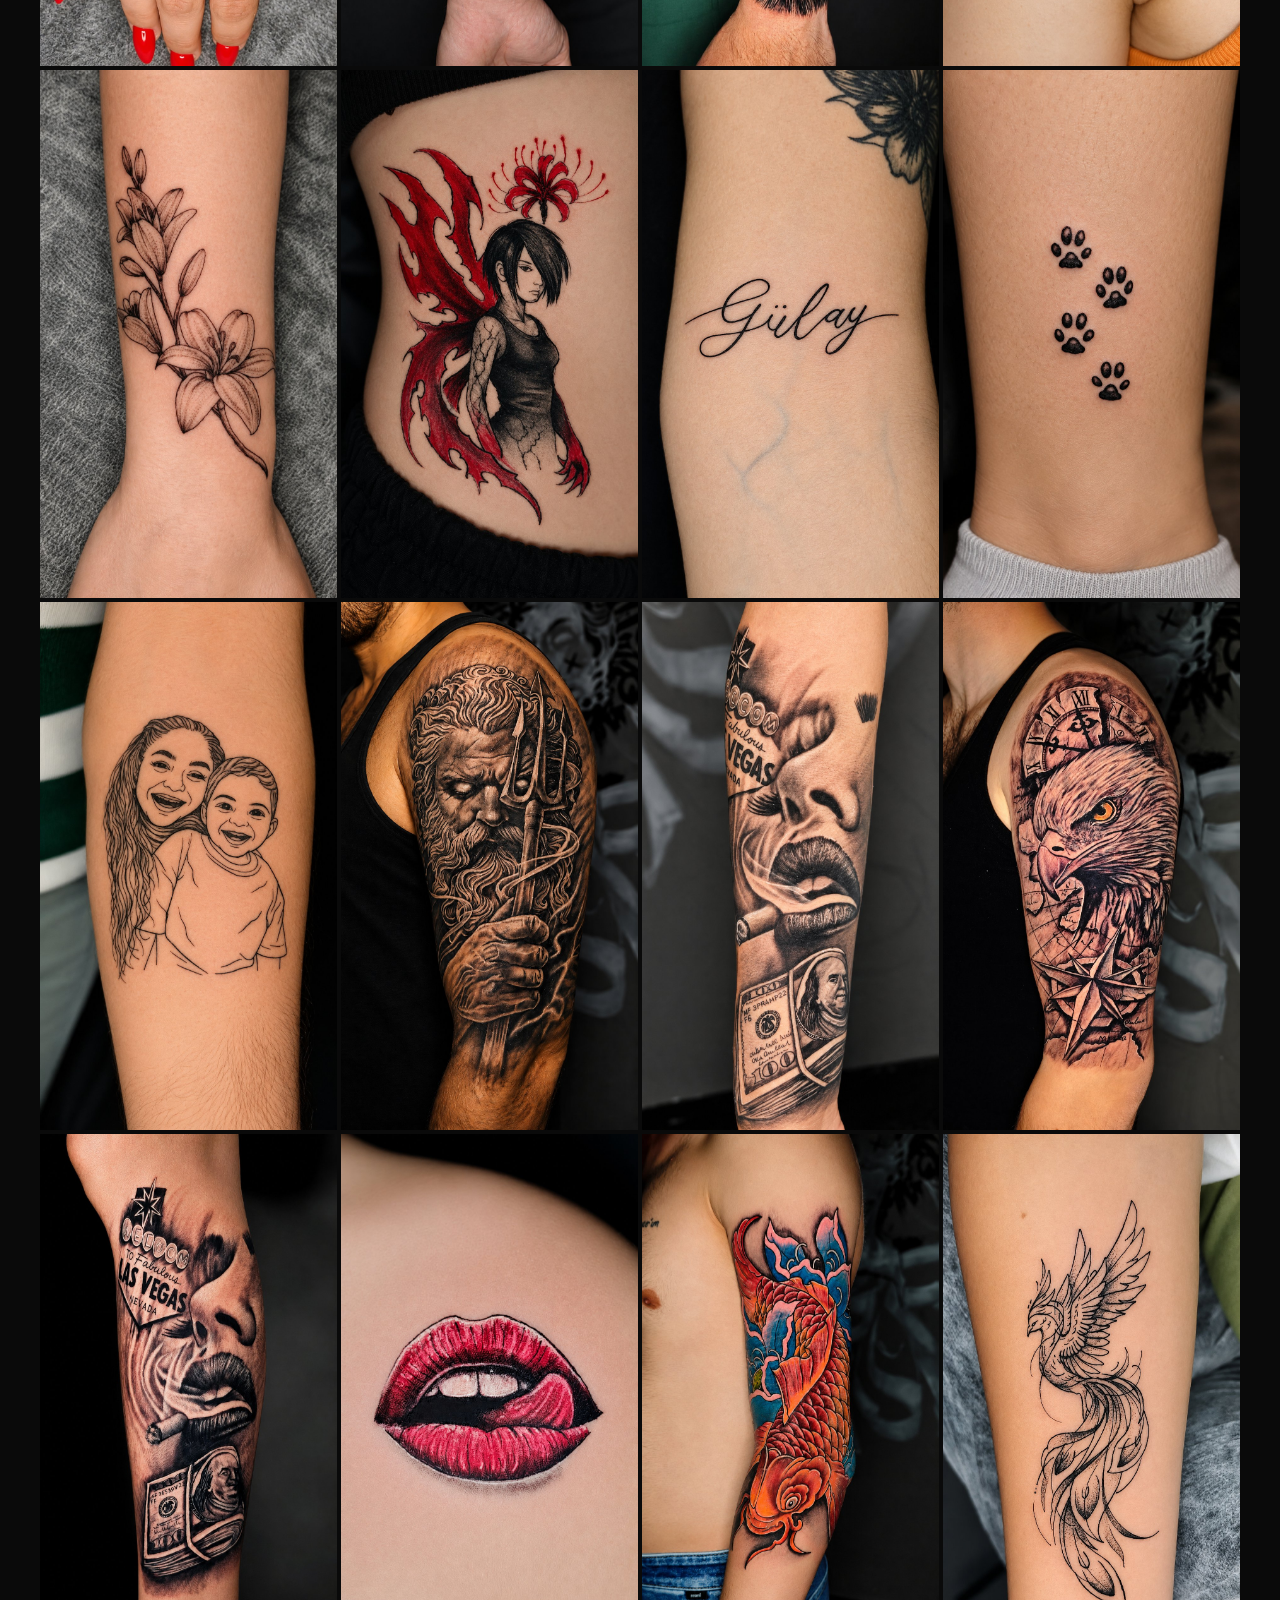
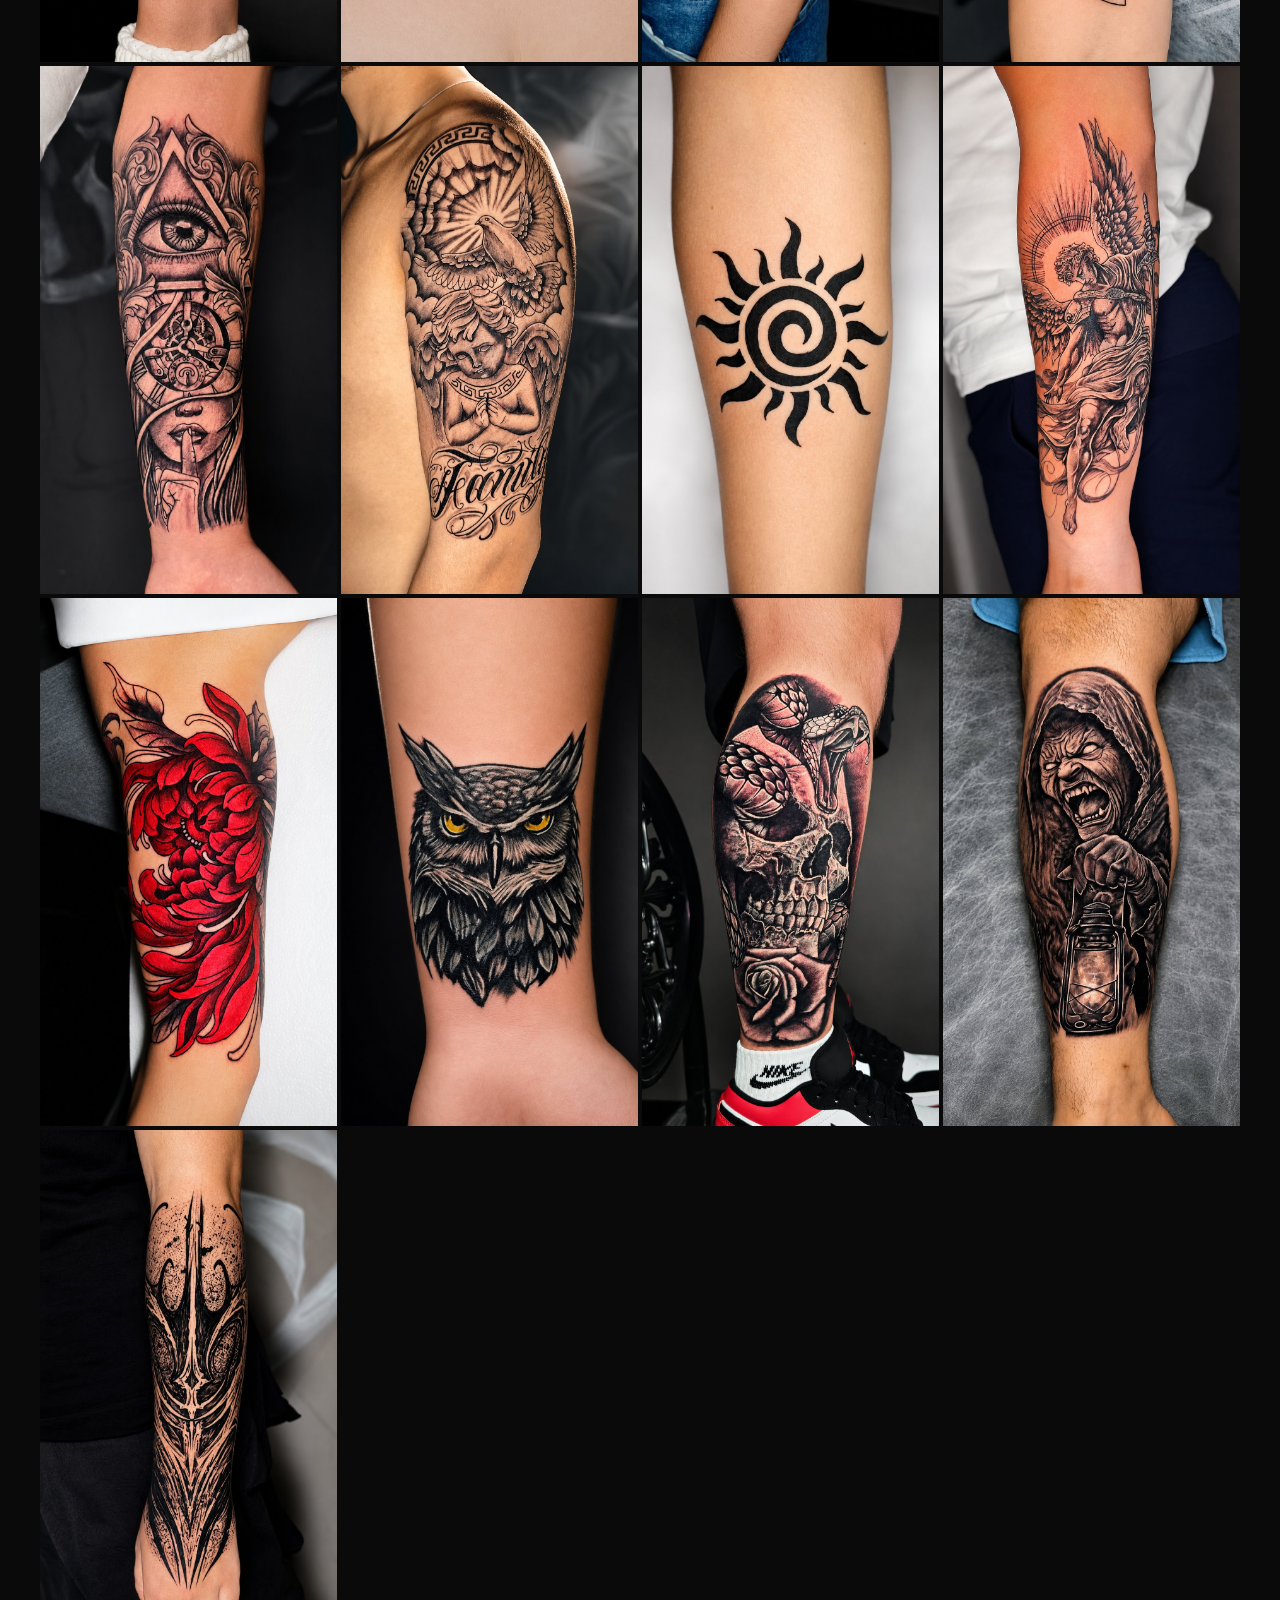
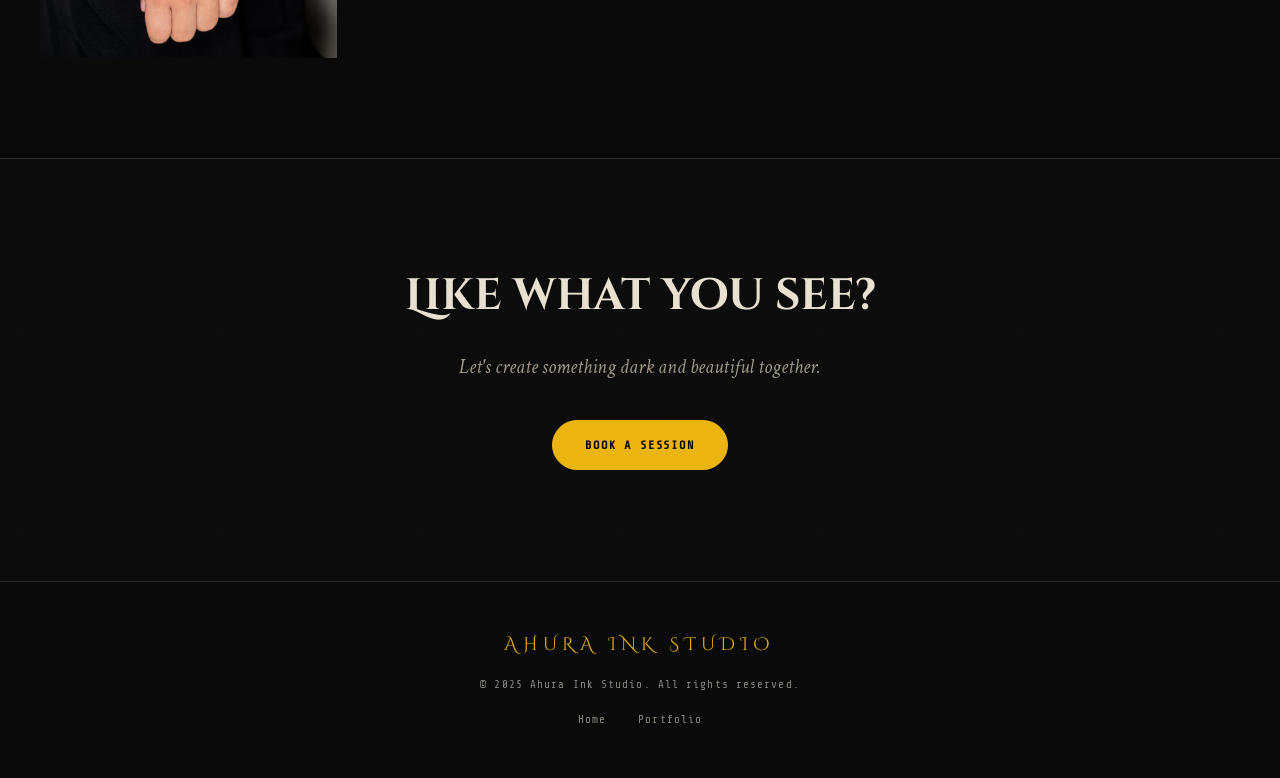
==== commit 40a6b69c: "Update portfolio.html" ====
--- a/portfolio.html
+++ b/portfolio.html
@@ -68,7 +68,7 @@
     <button class="filter-btn" onclick="filterGallery('mandala')" data-en="Mandala" data-tr="Mandala">Mandala</button>
   </div>
 
-  <!-- GALLERY GRID -->
+  <!-- GALLERY GRID — populated dynamically from gallery-data.js -->
   <section class="gallery-section">
     <div class="gallery-grid" id="galleryGrid">
 
@@ -401,6 +401,7 @@
         </div>
       </div>
 
+      <!-- ↑ Fallback static items above are replaced at runtime by renderGallery() -->
     </div>
   </section>
 
@@ -521,6 +522,7 @@
     </div>
   </footer>
 
+  <script src="gallery-data.js"></script>
   <script src="main.js"></script>
 </body>
 </html>
--- a/style.css
+++ b/style.css
@@ -956,17 +956,19 @@
   justify-content: space-between; gap: 12px;
 }
 
-/* Magnifying glass lens (desktop only) — background-image based */
+/* Magnifying glass lens — fixed over the entire lightbox, never clipped */
 .lightbox-lens {
-  position: absolute; z-index: 20;
-  width: 160px; height: 160px;
+  position: fixed; z-index: 1001;
+  width: 240px; height: 240px;
   border-radius: 50%;
   pointer-events: none;
   display: none; /* shown by JS on mousemove */
-  box-shadow: 0 4px 24px rgba(0,0,0,0.6);
+  box-shadow: 0 4px 32px rgba(0,0,0,0.7);
   background-repeat: no-repeat;
-  /* no overflow:hidden needed — background is clipped to border-box */
-}
+}
+
+/* Hide the ink cursor while the magnifier is active */
+body.lens-active #ink-cursor { opacity: 0; }
 
 /* Info panel beside the image */
 .lightbox-info {
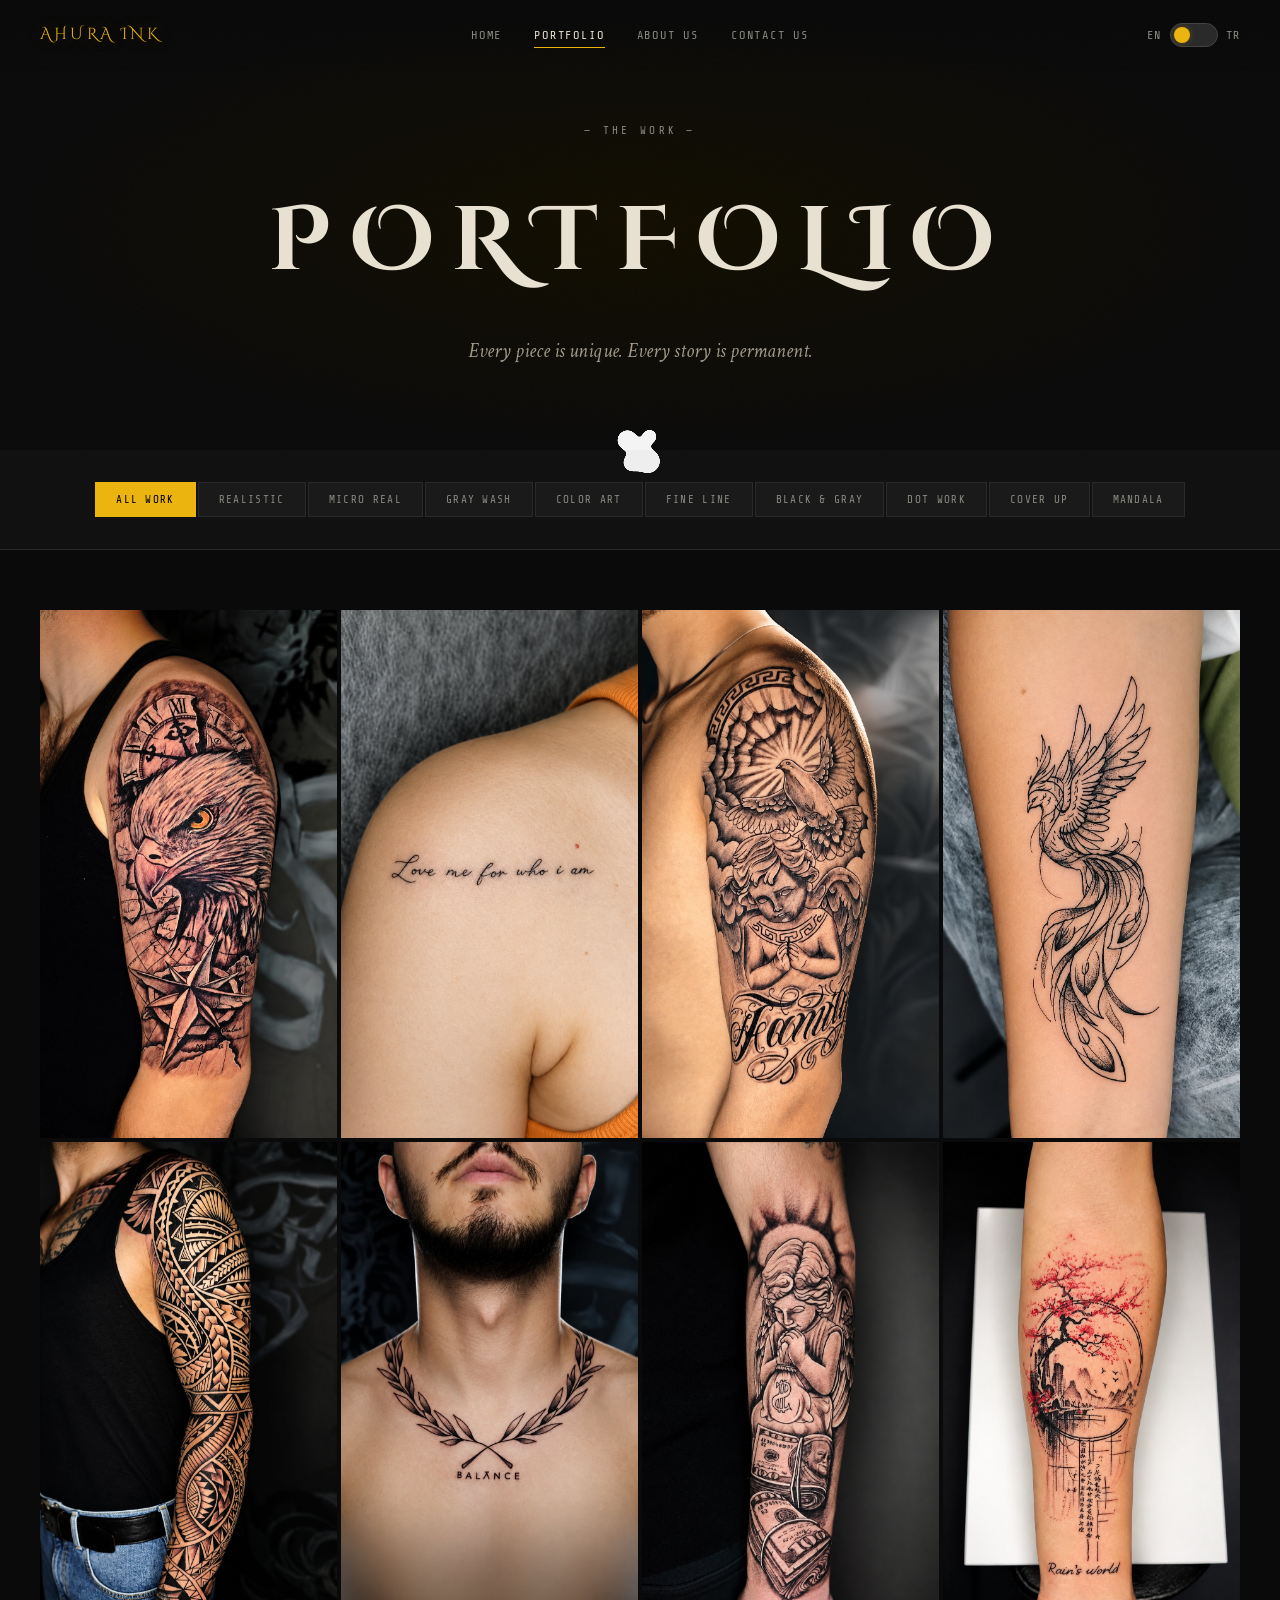
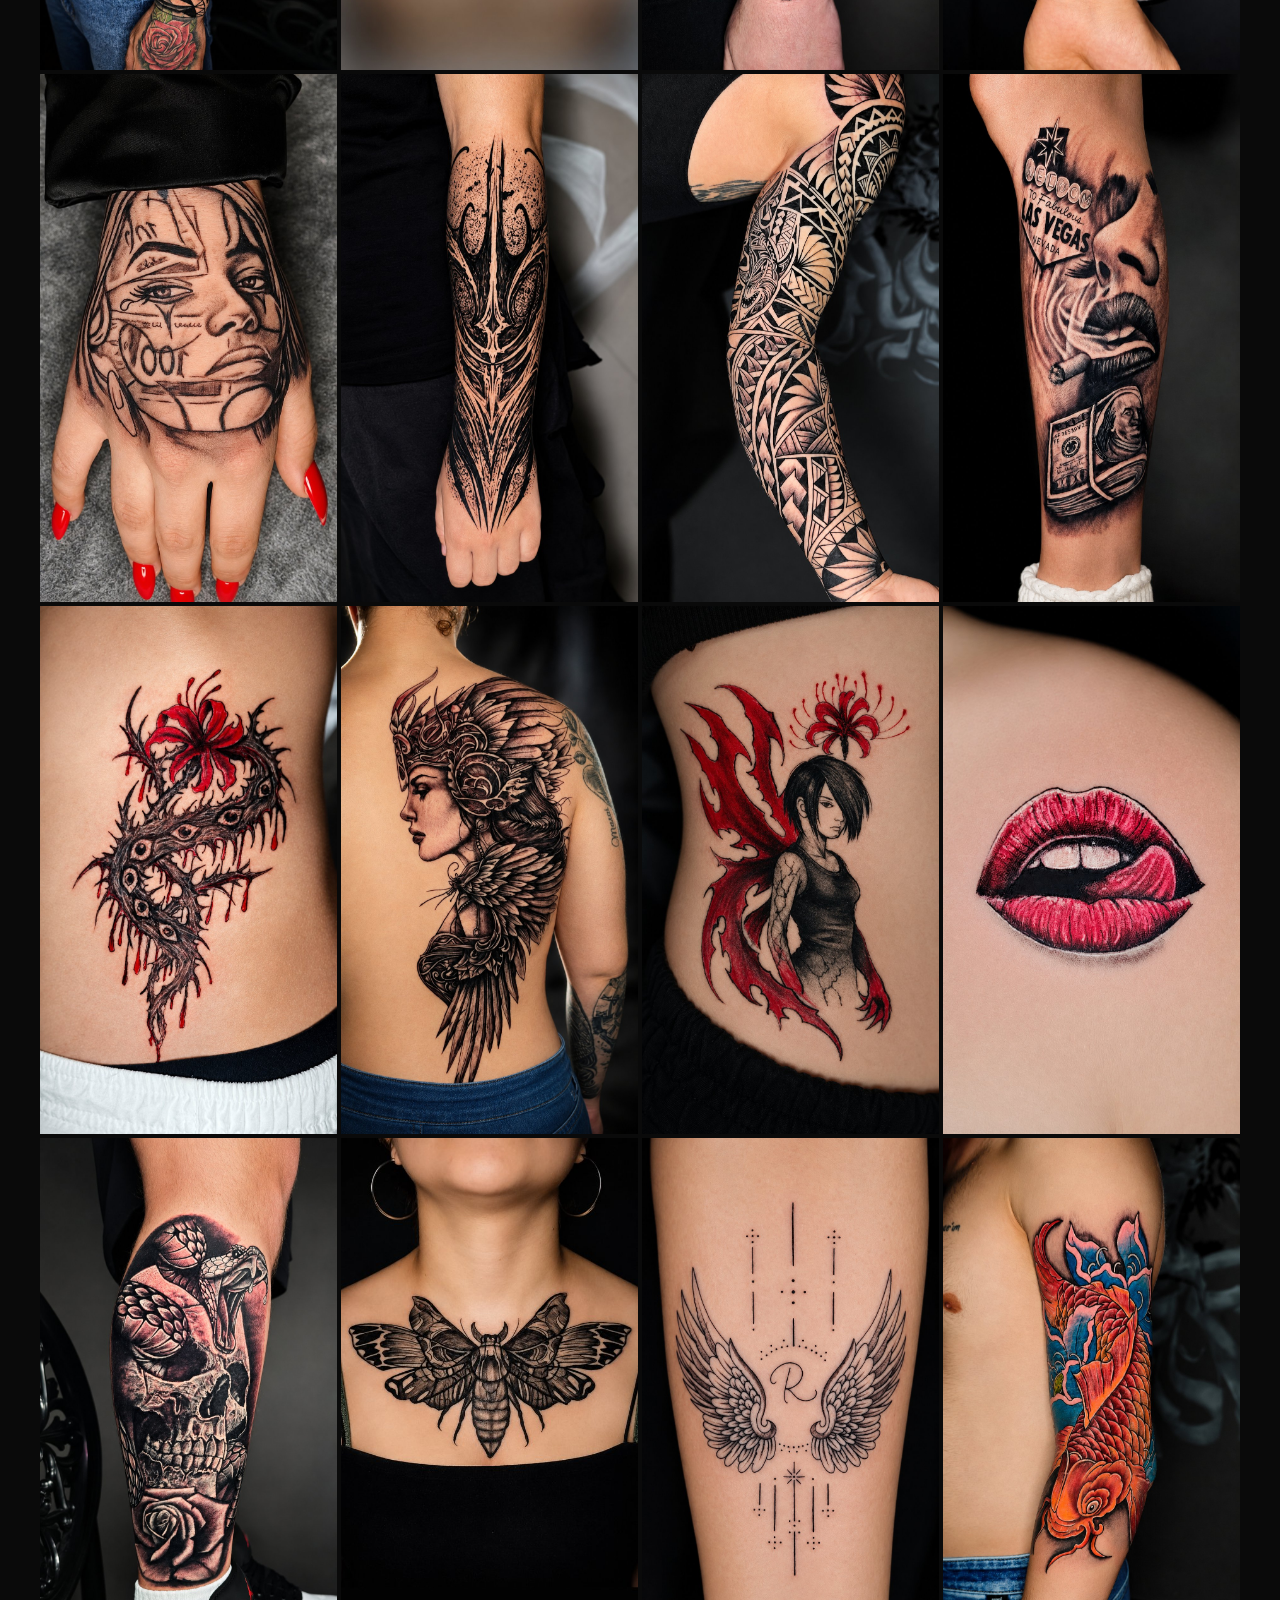
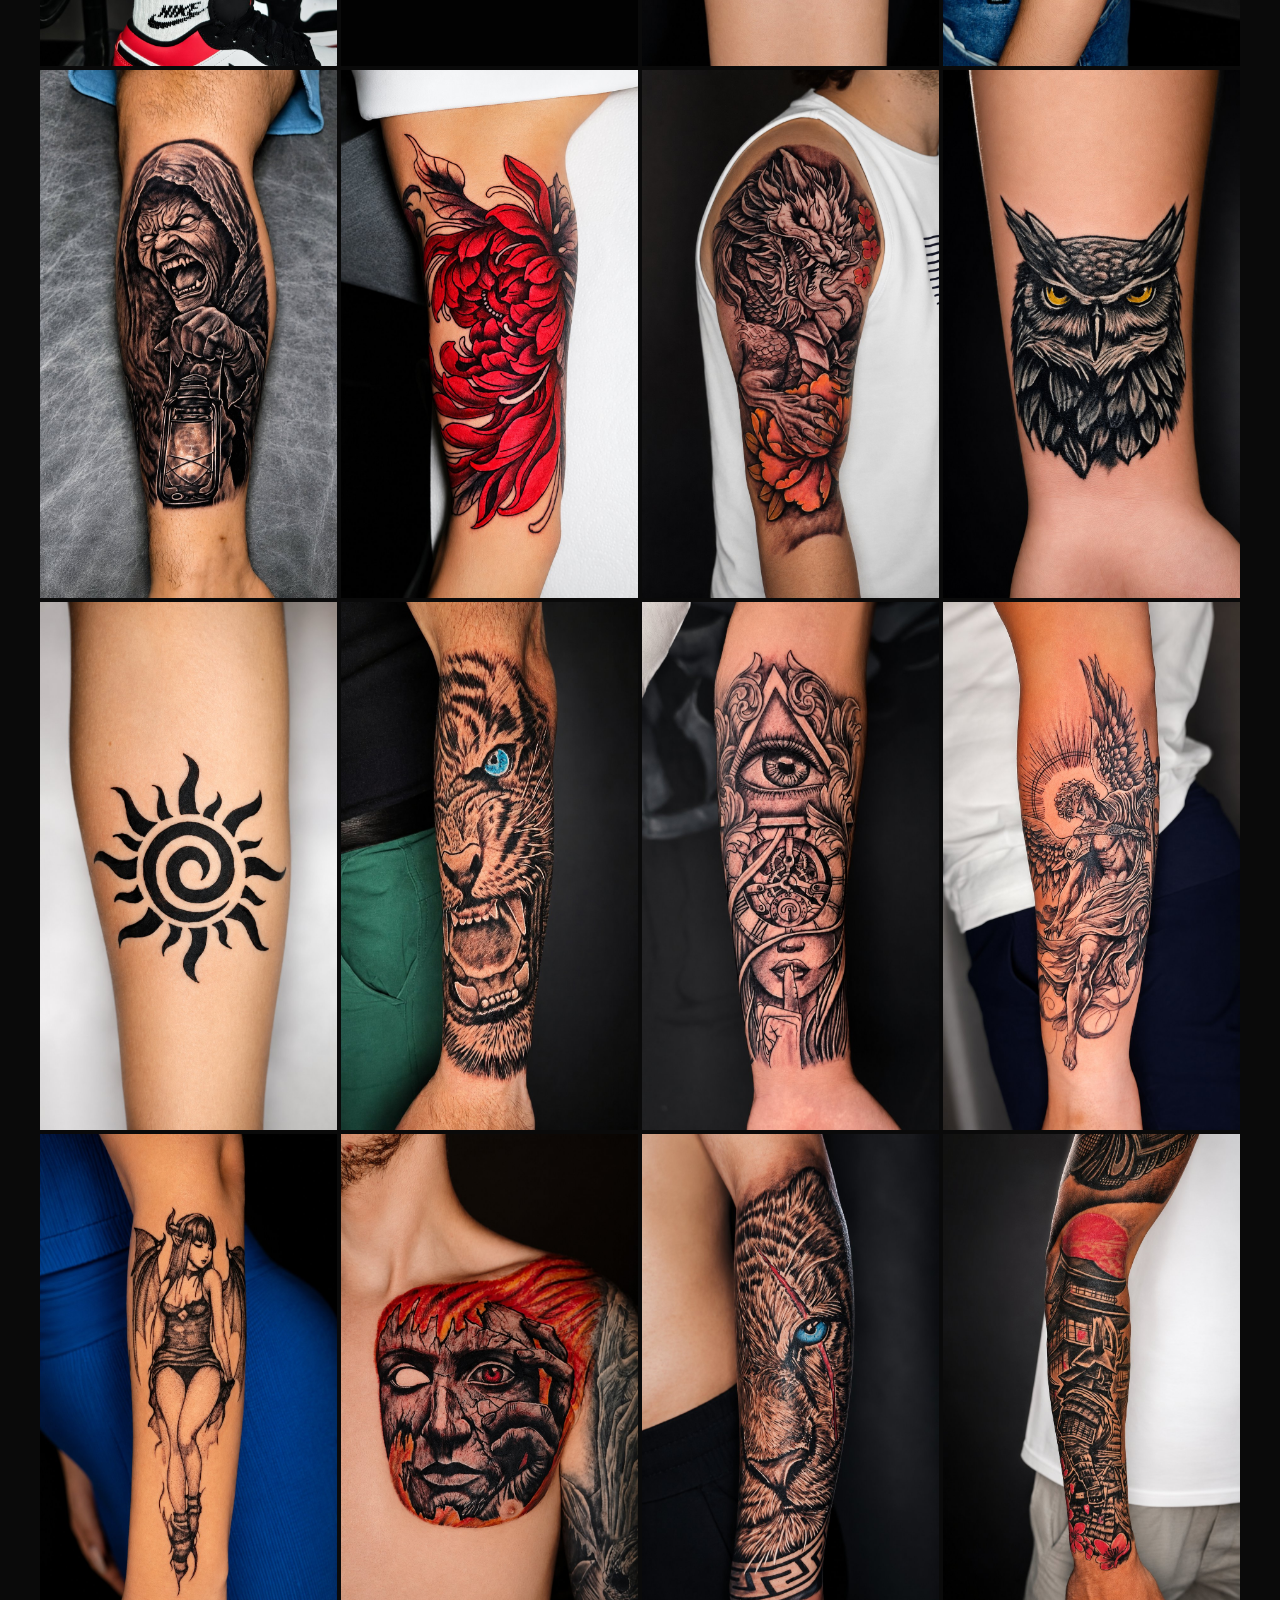
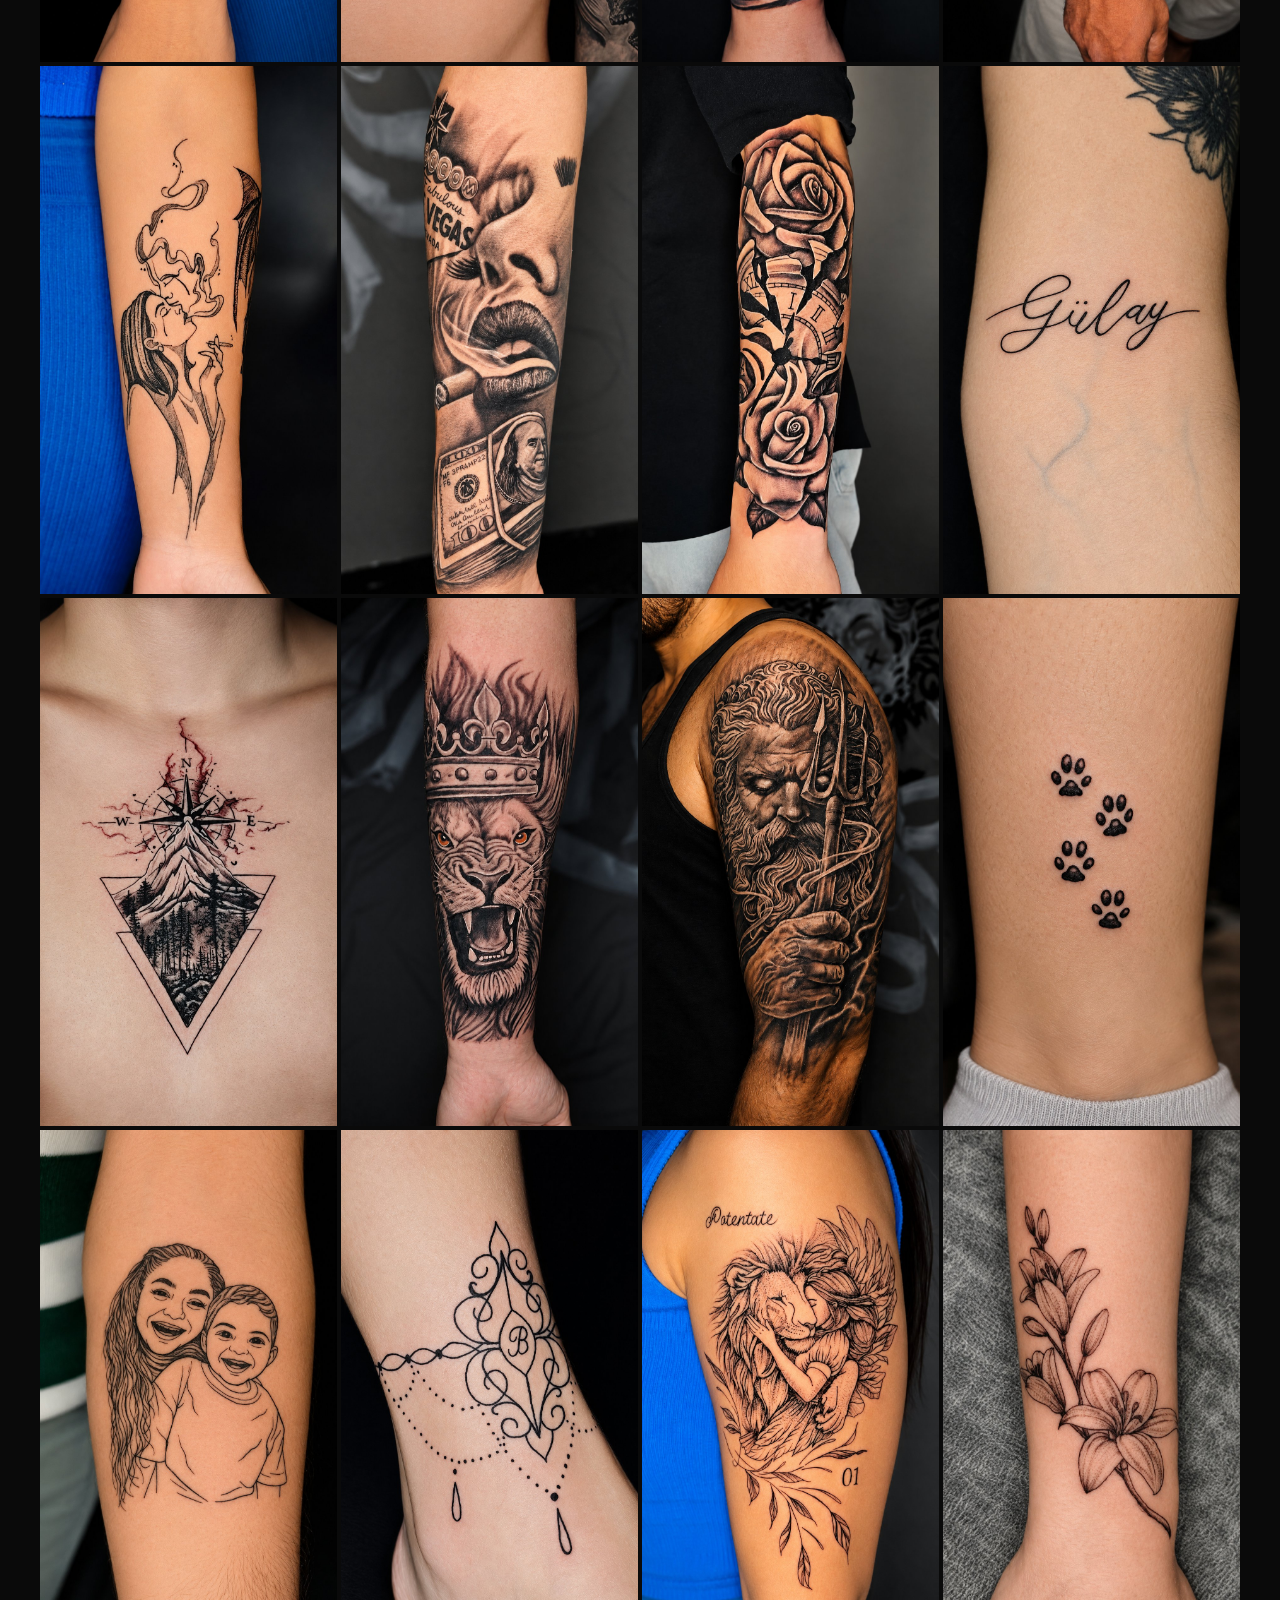
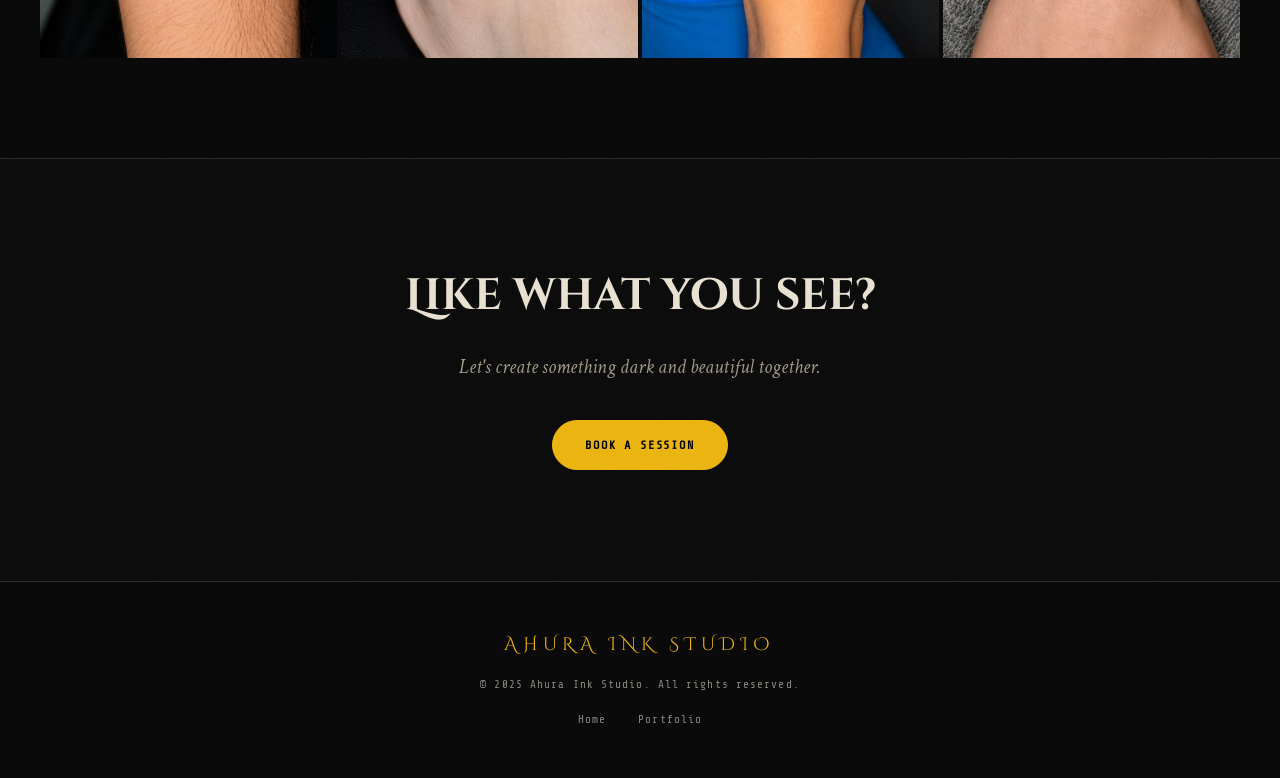
==== commit 39a3f270: "Update portfolio.html" ====
--- a/portfolio.html
+++ b/portfolio.html
@@ -4,6 +4,8 @@
   <meta charset="UTF-8" />
   <meta name="viewport" content="width=device-width, initial-scale=1.0" />
   <title>Portfolio — AHURA INK</title>
+  <link rel="icon" type="image/png" href="favicon.png">
+  <link rel="apple-touch-icon" href="favicon.png">
   <link rel="stylesheet" href="style.css" />
   <link rel="preconnect" href="https://fonts.googleapis.com" />
   <link href="https://fonts.googleapis.com/css2?family=Cinzel+Decorative:wght@400;700;900&family=Crimson+Text:ital,wght@0,400;0,600;1,400&family=Share+Tech+Mono&display=swap" rel="stylesheet" />
--- a/style.css
+++ b/style.css
@@ -823,6 +823,8 @@
   backdrop-filter: blur(14px);
   -webkit-backdrop-filter: blur(14px);
   border-bottom-color: rgba(42, 42, 42, 0.3);
+  padding-top: 16px;
+  padding-bottom: 16px;
 }
 .filter-btn {
   background: var(--dark); border: 1px solid var(--mid);
